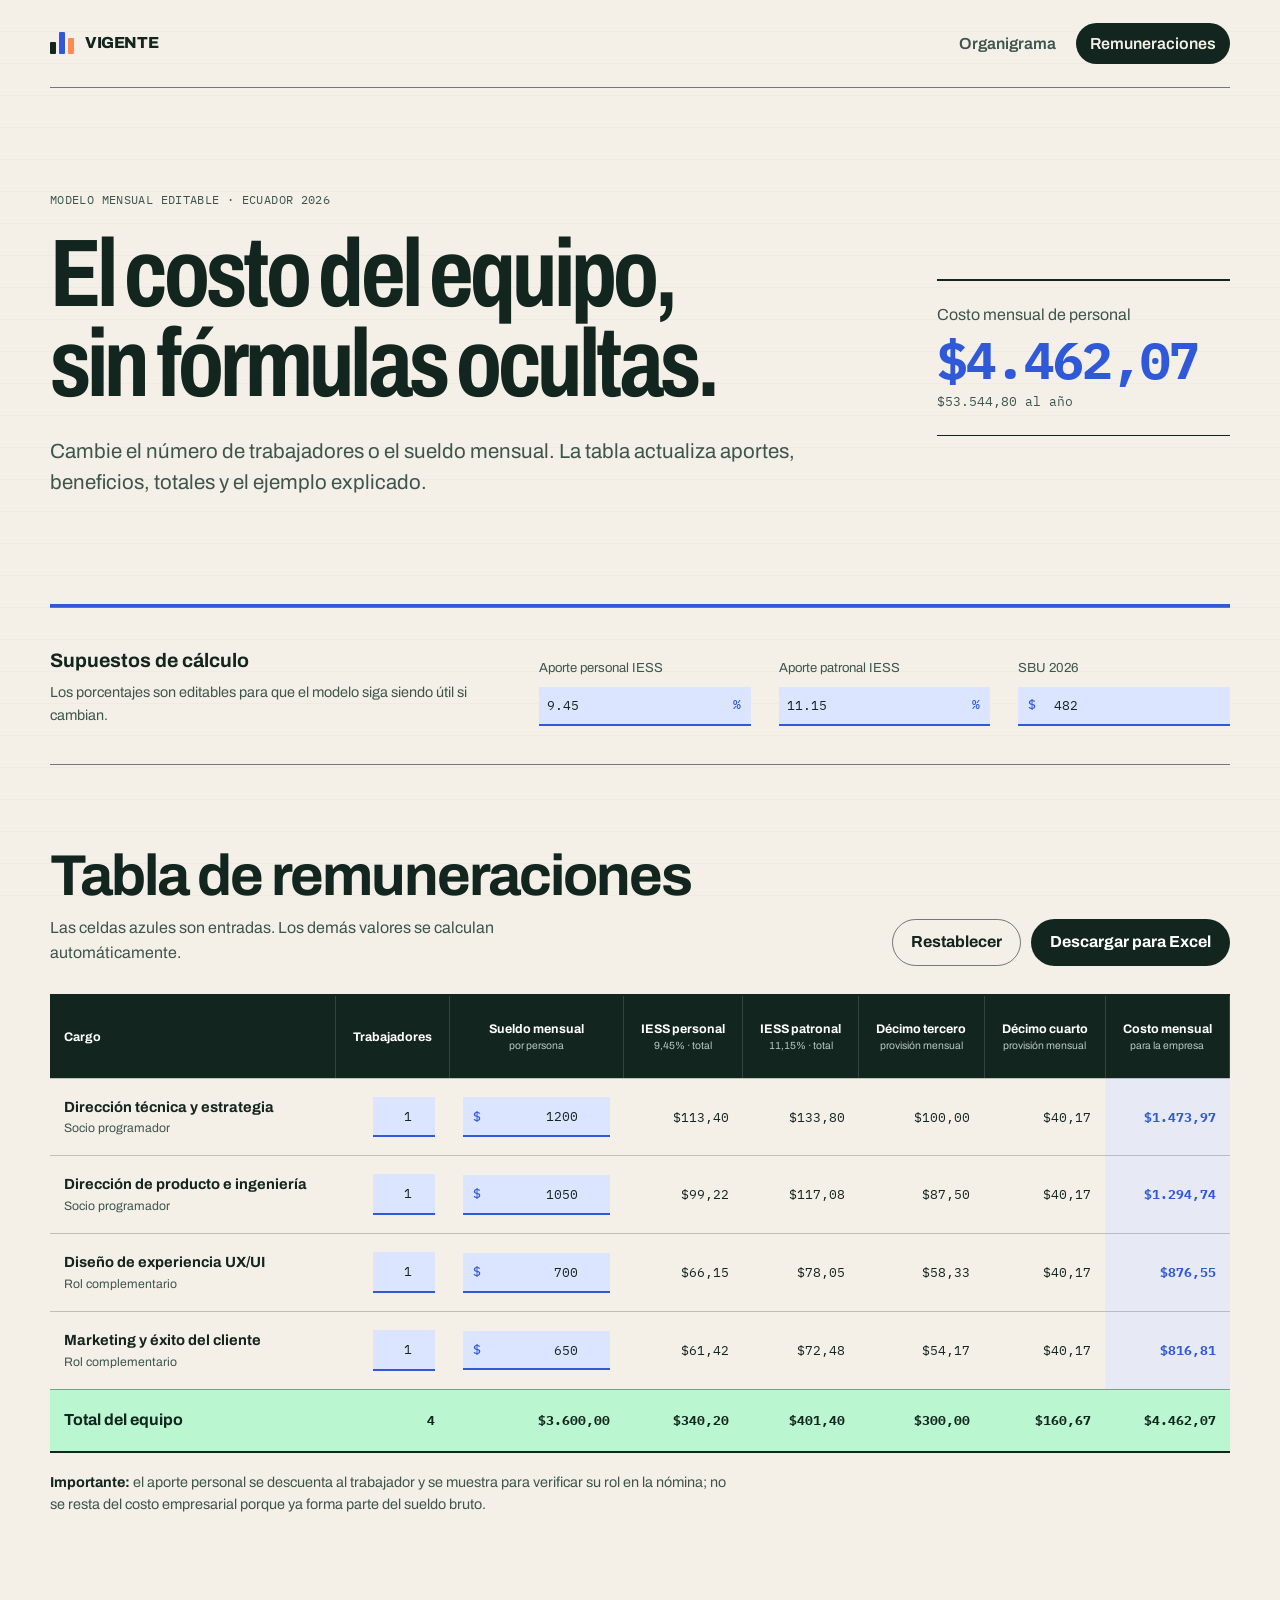
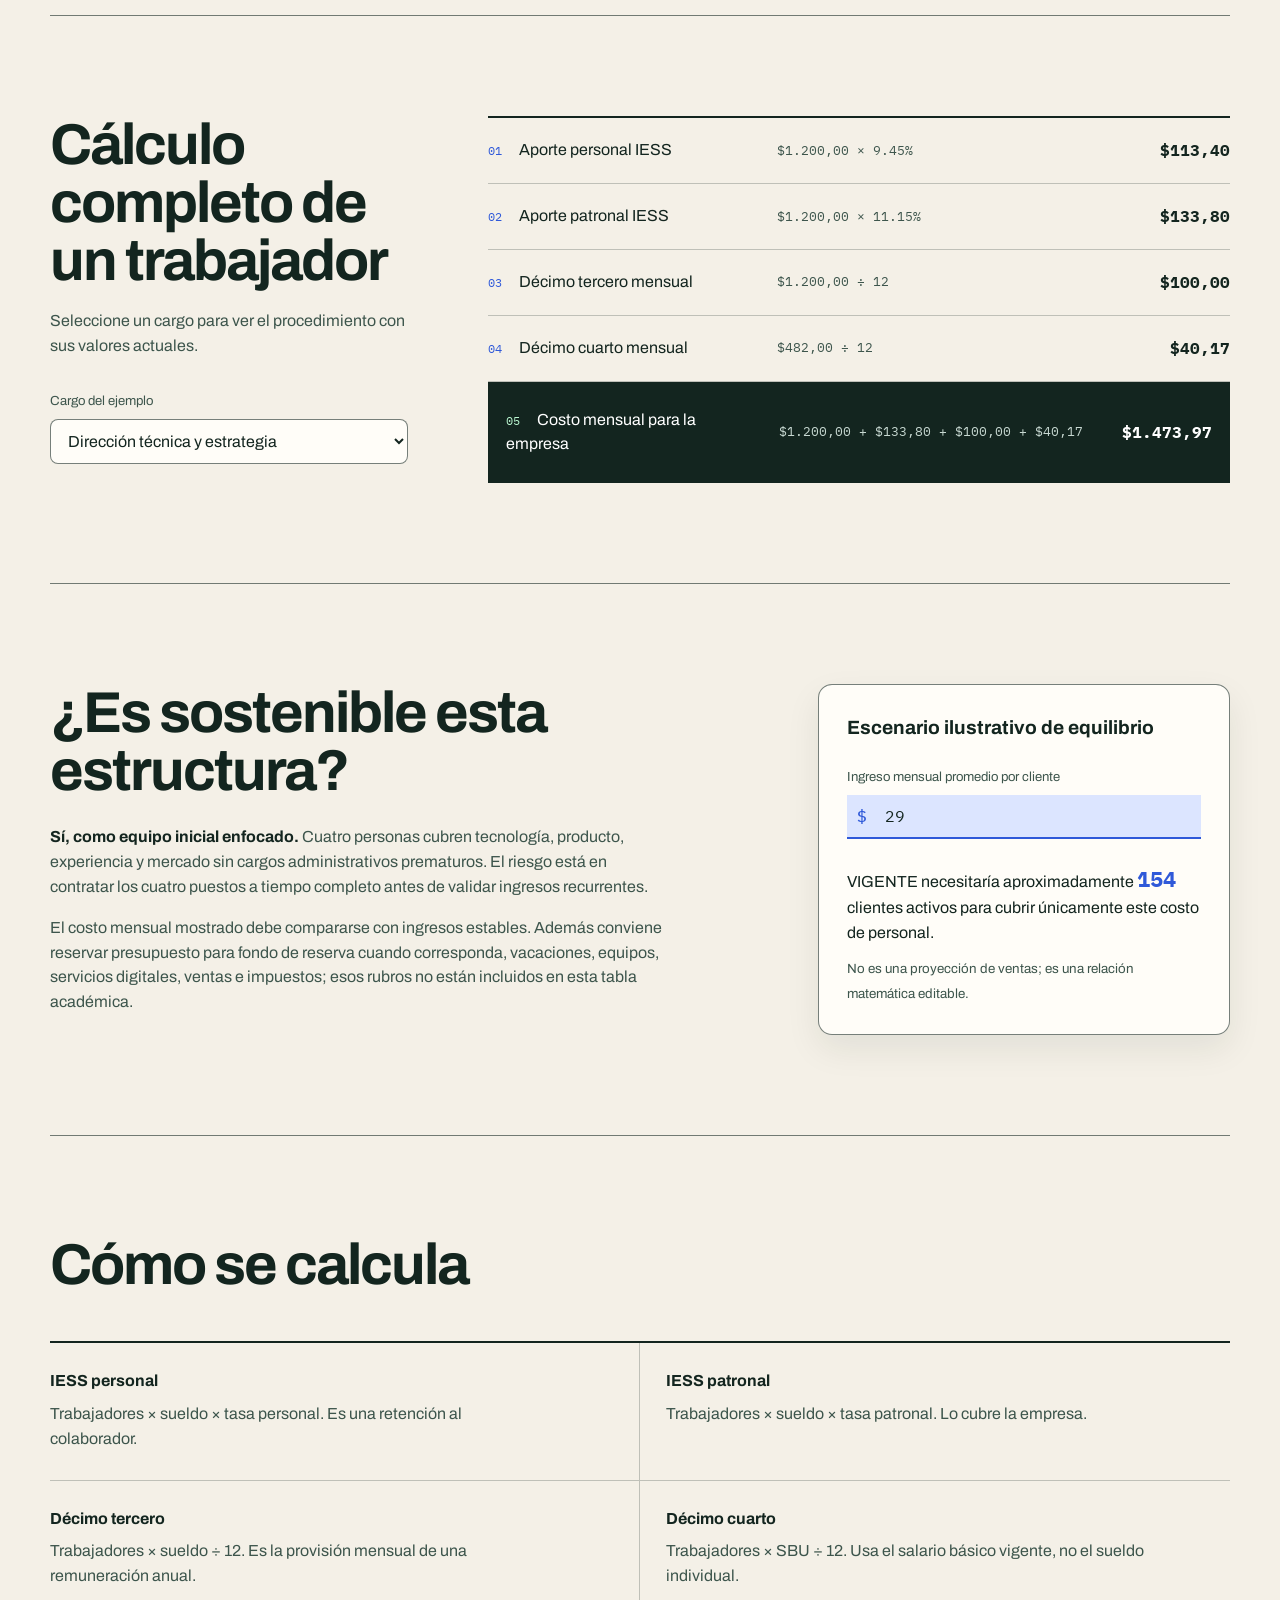
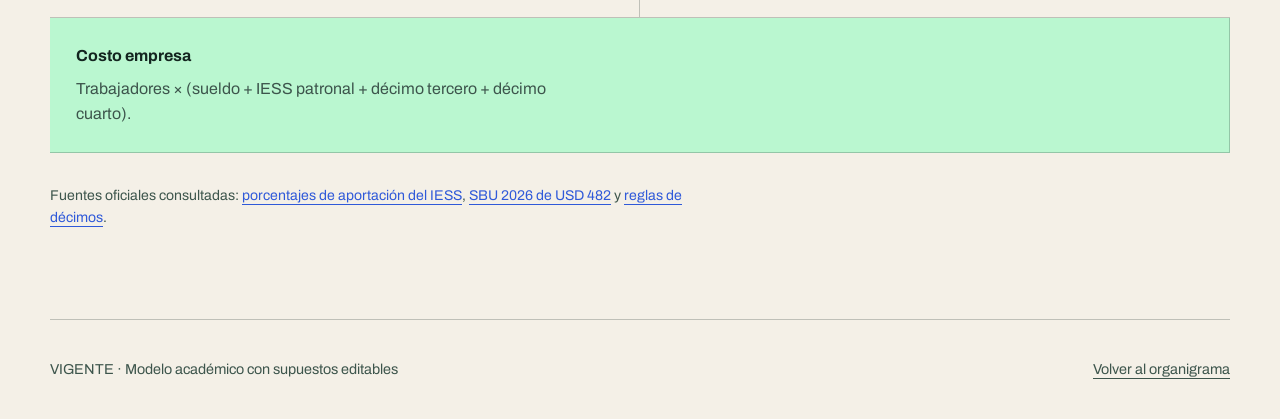
==== remuneraciones.html @ 28c73ba4 "Crear sitio de organigrama y remuneraciones de VIGENTE" ====
<!doctype html>
<html lang="es">
<head>
  <meta charset="utf-8">
  <meta name="viewport" content="width=device-width, initial-scale=1">
  <meta name="description" content="Tabla automatizada de remuneraciones de VIGENTE con IESS, décimos y costo mensual de la empresa.">
  <title>VIGENTE | Tabla de remuneraciones</title>
  <link rel="preconnect" href="https://fonts.googleapis.com">
  <link rel="preconnect" href="https://fonts.gstatic.com" crossorigin>
  <link href="https://fonts.googleapis.com/css2?family=Archivo:wdth,wght@75..125,400..800&family=IBM+Plex+Mono:wght@400;500&display=swap" rel="stylesheet">
  <link rel="stylesheet" href="styles.css">
  <script src="app.js" defer></script>
</head>
<body data-page="remuneraciones">
  <a class="skip-link" href="#contenido">Saltar al contenido</a>
  <header class="site-header">
    <a class="brand" href="index.html" aria-label="VIGENTE, inicio">
      <span class="brand-mark" aria-hidden="true"><i></i><i></i><i></i></span>
      <span>VIGENTE</span>
    </a>
    <nav class="site-nav" aria-label="Navegación principal">
      <a href="index.html">Organigrama</a>
      <a href="remuneraciones.html" aria-current="page">Remuneraciones</a>
    </nav>
  </header>

  <main id="contenido">
    <section class="payroll-intro" aria-labelledby="titulo-principal">
      <div>
        <p class="context-line">Modelo mensual editable · Ecuador 2026</p>
        <h1 id="titulo-principal">El costo del equipo,<br>sin fórmulas ocultas.</h1>
        <p class="lead">Cambie el número de trabajadores o el sueldo mensual. La tabla actualiza aportes, beneficios, totales y el ejemplo explicado.</p>
      </div>
      <aside class="total-display" aria-live="polite">
        <span>Costo mensual de personal</span>
        <strong id="grand-total">$0,00</strong>
        <small id="annual-total">$0,00 al año</small>
      </aside>
    </section>

    <section class="assumptions" aria-labelledby="titulo-supuestos">
      <div class="assumption-heading">
        <h2 id="titulo-supuestos">Supuestos de cálculo</h2>
        <p>Los porcentajes son editables para que el modelo siga siendo útil si cambian.</p>
      </div>
      <label><span>Aporte personal IESS</span><span class="input-unit"><input id="rate-personal" type="number" min="0" max="100" step="0.01" value="9.45" data-default="9.45" inputmode="decimal"><b>%</b></span></label>
      <label><span>Aporte patronal IESS</span><span class="input-unit"><input id="rate-employer" type="number" min="0" max="100" step="0.01" value="11.15" data-default="11.15" inputmode="decimal"><b>%</b></span></label>
      <label><span>SBU 2026</span><span class="input-unit currency"><b>$</b><input id="sbu" type="number" min="0" step="1" value="482" data-default="482" inputmode="decimal"></span></label>
    </section>

    <section class="section-block payroll-section" aria-labelledby="titulo-tabla">
      <div class="section-heading table-heading">
        <div>
          <h2 id="titulo-tabla">Tabla de remuneraciones</h2>
          <p>Las celdas azules son entradas. Los demás valores se calculan automáticamente.</p>
        </div>
        <div class="table-actions">
          <button class="button-secondary" id="reset-table" type="button">Restablecer</button>
          <button class="button-primary" id="download-excel" type="button">Descargar para Excel</button>
        </div>
      </div>

      <div class="table-wrap" tabindex="0" role="region" aria-label="Tabla editable de remuneraciones; desplácese horizontalmente en pantallas pequeñas">
        <table class="payroll-table">
          <thead>
            <tr>
              <th scope="col">Cargo</th>
              <th scope="col">Trabajadores</th>
              <th scope="col">Sueldo mensual<br><small>por persona</small></th>
              <th scope="col">IESS personal<br><small>9,45% · total</small></th>
              <th scope="col">IESS patronal<br><small>11,15% · total</small></th>
              <th scope="col">Décimo tercero<br><small>provisión mensual</small></th>
              <th scope="col">Décimo cuarto<br><small>provisión mensual</small></th>
              <th scope="col">Costo mensual<br><small>para la empresa</small></th>
            </tr>
          </thead>
          <tbody>
            <tr data-role="Dirección técnica y estrategia">
              <th scope="row"><span>Dirección técnica y estrategia</span><small>Socio programador</small></th>
              <td><input class="workers-input" aria-label="Trabajadores en Dirección técnica y estrategia" type="number" min="0" step="1" value="1" data-default="1" inputmode="numeric"></td>
              <td><span class="money-input"><b>$</b><input class="salary-input" aria-label="Sueldo de Dirección técnica y estrategia" type="number" min="0" step="10" value="1200" data-default="1200" inputmode="decimal"></span></td>
              <td data-output="personal">—</td><td data-output="employer">—</td><td data-output="thirteenth">—</td><td data-output="fourteenth">—</td><td class="cost-cell" data-output="cost">—</td>
            </tr>
            <tr data-role="Dirección de producto e ingeniería">
              <th scope="row"><span>Dirección de producto e ingeniería</span><small>Socio programador</small></th>
              <td><input class="workers-input" aria-label="Trabajadores en Dirección de producto e ingeniería" type="number" min="0" step="1" value="1" data-default="1" inputmode="numeric"></td>
              <td><span class="money-input"><b>$</b><input class="salary-input" aria-label="Sueldo de Dirección de producto e ingeniería" type="number" min="0" step="10" value="1050" data-default="1050" inputmode="decimal"></span></td>
              <td data-output="personal">—</td><td data-output="employer">—</td><td data-output="thirteenth">—</td><td data-output="fourteenth">—</td><td class="cost-cell" data-output="cost">—</td>
            </tr>
            <tr data-role="Diseño de experiencia UX/UI">
              <th scope="row"><span>Diseño de experiencia UX/UI</span><small>Rol complementario</small></th>
              <td><input class="workers-input" aria-label="Trabajadores en Diseño de experiencia UX/UI" type="number" min="0" step="1" value="1" data-default="1" inputmode="numeric"></td>
              <td><span class="money-input"><b>$</b><input class="salary-input" aria-label="Sueldo de Diseño de experiencia UX/UI" type="number" min="0" step="10" value="700" data-default="700" inputmode="decimal"></span></td>
              <td data-output="personal">—</td><td data-output="employer">—</td><td data-output="thirteenth">—</td><td data-output="fourteenth">—</td><td class="cost-cell" data-output="cost">—</td>
            </tr>
            <tr data-role="Marketing y éxito del cliente">
              <th scope="row"><span>Marketing y éxito del cliente</span><small>Rol complementario</small></th>
              <td><input class="workers-input" aria-label="Trabajadores en Marketing y éxito del cliente" type="number" min="0" step="1" value="1" data-default="1" inputmode="numeric"></td>
              <td><span class="money-input"><b>$</b><input class="salary-input" aria-label="Sueldo de Marketing y éxito del cliente" type="number" min="0" step="10" value="650" data-default="650" inputmode="decimal"></span></td>
              <td data-output="personal">—</td><td data-output="employer">—</td><td data-output="thirteenth">—</td><td data-output="fourteenth">—</td><td class="cost-cell" data-output="cost">—</td>
            </tr>
          </tbody>
          <tfoot>
            <tr><th scope="row">Total del equipo</th><td id="total-workers">—</td><td id="total-salary">—</td><td id="total-personal">—</td><td id="total-employer">—</td><td id="total-thirteenth">—</td><td id="total-fourteenth">—</td><td id="total-cost">—</td></tr>
          </tfoot>
        </table>
      </div>
      <p class="table-note"><strong>Importante:</strong> el aporte personal se descuenta al trabajador y se muestra para verificar su rol en la nómina; no se resta del costo empresarial porque ya forma parte del sueldo bruto.</p>
    </section>

    <section class="calculation-section" aria-labelledby="titulo-ejemplo">
      <div class="calculation-copy">
        <h2 id="titulo-ejemplo">Cálculo completo de un trabajador</h2>
        <p>Seleccione un cargo para ver el procedimiento con sus valores actuales.</p>
        <label class="select-label" for="example-role">Cargo del ejemplo</label>
        <select id="example-role">
          <option value="0">Dirección técnica y estrategia</option>
          <option value="1">Dirección de producto e ingeniería</option>
          <option value="2">Diseño de experiencia UX/UI</option>
          <option value="3">Marketing y éxito del cliente</option>
        </select>
      </div>
      <ol class="formula-stack" id="formula-stack">
        <li><span>Aporte personal IESS</span><code id="formula-personal">—</code><strong id="example-personal">—</strong></li>
        <li><span>Aporte patronal IESS</span><code id="formula-employer">—</code><strong id="example-employer">—</strong></li>
        <li><span>Décimo tercero mensual</span><code id="formula-thirteenth">—</code><strong id="example-thirteenth">—</strong></li>
        <li><span>Décimo cuarto mensual</span><code id="formula-fourteenth">—</code><strong id="example-fourteenth">—</strong></li>
        <li class="formula-total"><span>Costo mensual para la empresa</span><code id="formula-cost">—</code><strong id="example-cost">—</strong></li>
      </ol>
    </section>

    <section class="sustainability-section" aria-labelledby="titulo-sostenibilidad">
      <div class="sustainability-analysis">
        <h2 id="titulo-sostenibilidad">¿Es sostenible esta estructura?</h2>
        <p><strong>Sí, como equipo inicial enfocado.</strong> Cuatro personas cubren tecnología, producto, experiencia y mercado sin cargos administrativos prematuros. El riesgo está en contratar los cuatro puestos a tiempo completo antes de validar ingresos recurrentes.</p>
        <p>El costo mensual mostrado debe compararse con ingresos estables. Además conviene reservar presupuesto para fondo de reserva cuando corresponda, vacaciones, equipos, servicios digitales, ventas e impuestos; esos rubros no están incluidos en esta tabla académica.</p>
      </div>
      <div class="break-even">
        <h3>Escenario ilustrativo de equilibrio</h3>
        <label for="revenue-per-client">Ingreso mensual promedio por cliente</label>
        <span class="money-input wide"><b>$</b><input id="revenue-per-client" type="number" min="1" step="1" value="29" data-default="29" inputmode="decimal"></span>
        <p>VIGENTE necesitaría aproximadamente <strong id="clients-needed">—</strong> clientes activos para cubrir únicamente este costo de personal.</p>
        <small>No es una proyección de ventas; es una relación matemática editable.</small>
      </div>
    </section>

    <section class="method-section" aria-labelledby="titulo-metodo">
      <h2 id="titulo-metodo">Cómo se calcula</h2>
      <div class="method-grid">
        <div><h3>IESS personal</h3><p>Trabajadores × sueldo × tasa personal. Es una retención al colaborador.</p></div>
        <div><h3>IESS patronal</h3><p>Trabajadores × sueldo × tasa patronal. Lo cubre la empresa.</p></div>
        <div><h3>Décimo tercero</h3><p>Trabajadores × sueldo ÷ 12. Es la provisión mensual de una remuneración anual.</p></div>
        <div><h3>Décimo cuarto</h3><p>Trabajadores × SBU ÷ 12. Usa el salario básico vigente, no el sueldo individual.</p></div>
        <div class="method-total"><h3>Costo empresa</h3><p>Trabajadores × (sueldo + IESS patronal + décimo tercero + décimo cuarto).</p></div>
      </div>
      <p class="sources">Fuentes oficiales consultadas: <a href="https://www.iess.gob.ec/es/web/guest/preguntas-frecuentes-afiliacion" target="_blank" rel="noreferrer">porcentajes de aportación del IESS</a>, <a href="https://www.trabajo.gob.ec/wp-content/uploads/downloads/2026/01/ACUERDO-MINISTERIAL-MDT-2025-195.pdf" target="_blank" rel="noreferrer">SBU 2026 de USD 482</a> y <a href="https://www.trabajo.gob.ec/29-cual-es-el-plazo-y-como-se-debe-realizar-la-solicitud-para-la-acumulacion-del-pago-de-la-decima-tercera-y-decima-cuarta-remuneracion/" target="_blank" rel="noreferrer">reglas de décimos</a>.</p>
    </section>
  </main>

  <footer class="site-footer">
    <span>VIGENTE · Modelo académico con supuestos editables</span>
    <a href="index.html">Volver al organigrama</a>
  </footer>
</body>
</html>
---- styles.css ----
:root {
  --ink: #13251f;
  --ink-soft: #3d554c;
  --paper: #f4f0e7;
  --paper-deep: #e9e2d5;
  --mint: #baf7d0;
  --mint-deep: #7de5a7;
  --blue: #2f59d9;
  --blue-soft: #dce5ff;
  --orange: #ff8a54;
  --line: rgba(19, 37, 31, 0.23);
  --line-strong: rgba(19, 37, 31, 0.58);
  --white: #fffdf8;
  --radius: 14px;
  --page: min(1180px, calc(100% - 40px));
  --display: "Archivo", "Arial Narrow", sans-serif;
  --data: "IBM Plex Mono", Consolas, monospace;
}

* { box-sizing: border-box; }
html { scroll-behavior: smooth; }
body {
  margin: 0;
  color: var(--ink);
  background: var(--paper);
  font-family: var(--display);
  font-size: 16px;
  line-height: 1.55;
  text-rendering: optimizeLegibility;
}
body::before {
  content: "";
  position: fixed;
  inset: 0;
  pointer-events: none;
  z-index: -1;
  background-image: linear-gradient(to bottom, transparent 31px, rgba(19, 37, 31, 0.045) 32px);
  background-size: 100% 32px;
}
::selection { background: var(--blue); color: #fff; }
::-webkit-scrollbar { width: 12px; height: 12px; }
::-webkit-scrollbar-track { background: var(--paper-deep); }
::-webkit-scrollbar-thumb { background: var(--ink-soft); border: 3px solid var(--paper-deep); border-radius: 10px; }
a { color: inherit; text-underline-offset: 4px; text-decoration-thickness: 1px; }
button, input, select { font: inherit; }
button, a, input, select { -webkit-tap-highlight-color: transparent; }
:focus-visible { outline: 3px solid var(--orange); outline-offset: 3px; }

.skip-link {
  position: fixed;
  left: 16px;
  top: 12px;
  z-index: 100;
  background: var(--ink);
  color: #fff;
  padding: 10px 14px;
  transform: translateY(-150%);
}
.skip-link:focus { transform: translateY(0); }

.site-header {
  width: var(--page);
  margin: 0 auto;
  min-height: 88px;
  display: flex;
  align-items: center;
  justify-content: space-between;
  gap: 24px;
  border-bottom: 1px solid var(--line-strong);
}
.brand { display: inline-flex; gap: 11px; align-items: center; text-decoration: none; font-weight: 800; letter-spacing: -0.025em; }
.brand-mark { display: grid; grid-template-columns: repeat(3, 6px); gap: 3px; align-items: end; height: 22px; }
.brand-mark i { display: block; width: 6px; background: var(--ink); border-radius: 1px; }
.brand-mark i:nth-child(1) { height: 12px; }
.brand-mark i:nth-child(2) { height: 22px; background: var(--blue); }
.brand-mark i:nth-child(3) { height: 16px; background: var(--orange); }
.site-nav { display: flex; align-items: center; gap: 6px; }
.site-nav a { text-decoration: none; padding: 9px 14px 8px; border-radius: 999px; color: var(--ink-soft); font-weight: 600; }
.site-nav a[aria-current="page"] { background: var(--ink); color: var(--paper); }
.site-nav a:not([aria-current="page"]):hover { background: var(--paper-deep); color: var(--ink); }

main { width: var(--page); margin: 0 auto; }
.hero, .payroll-intro {
  position: relative;
  display: grid;
  grid-template-columns: minmax(0, 1.45fr) minmax(280px, .55fr);
  gap: clamp(48px, 9vw, 130px);
  align-items: end;
  min-height: 620px;
  padding: 96px 0 76px;
  overflow: hidden;
  border-bottom: 1px solid var(--line-strong);
}
.hero::after, .payroll-intro::after {
  content: "";
  position: absolute;
  left: 0;
  right: 0;
  bottom: 0;
  height: 3px;
  background: var(--blue);
  transform-origin: left;
  animation: scan-in 900ms cubic-bezier(.16, 1, .3, 1) both;
}
@keyframes scan-in { from { transform: scaleX(.03); filter: blur(4px); } to { transform: scaleX(1); filter: blur(0); } }
.context-line { margin: 0 0 20px; color: var(--ink-soft); font-family: var(--data); font-size: .78rem; letter-spacing: .03em; text-transform: uppercase; }
h1, h2, h3, p { margin-top: 0; }
h1 { max-width: 880px; margin-bottom: 26px; font-size: clamp(3.3rem, 8vw, 6rem); line-height: .94; letter-spacing: -.04em; font-stretch: condensed; }
.lead { max-width: 66ch; margin-bottom: 32px; font-size: clamp(1.08rem, 2vw, 1.28rem); color: var(--ink-soft); }
.text-link { display: inline-flex; gap: 12px; align-items: center; font-weight: 700; text-decoration: none; border-bottom: 1px solid currentColor; padding-bottom: 3px; }
.text-link span { color: var(--blue); }
.hero-ledger { border-top: 1px solid var(--line-strong); align-self: center; }
.hero-ledger div { display: flex; justify-content: space-between; gap: 24px; padding: 17px 0 15px; border-bottom: 1px solid var(--line); }
.hero-ledger span { color: var(--ink-soft); }
.hero-ledger strong { font-family: var(--data); font-size: .92rem; white-space: nowrap; }

.section-block { padding: 100px 0; border-bottom: 1px solid var(--line-strong); }
.section-heading { display: grid; grid-template-columns: minmax(0, 1fr) minmax(280px, .7fr); gap: 70px; align-items: start; margin-bottom: 62px; }
.section-heading h2, .calculation-section h2, .sustainability-section h2, .method-section h2, .decision-strip h2 { font-size: clamp(2.2rem, 4.5vw, 4rem); line-height: 1; letter-spacing: -.035em; margin-bottom: 0; }
.section-heading p { max-width: 52ch; color: var(--ink-soft); margin-bottom: 0; }

.org-chart { width: min(980px, 100%); margin: 0 auto; }
.org-node { position: relative; padding: 24px 26px; background: var(--white); border: 1px solid var(--line-strong); border-radius: var(--radius); box-shadow: 0 12px 30px rgba(19, 37, 31, .08); }
.org-node h3 { font-size: 1.25rem; line-height: 1.14; margin-bottom: 8px; letter-spacing: -.02em; }
.org-node p { color: var(--ink-soft); margin-bottom: 0; font-size: .94rem; }
.node-type { display: block; margin-bottom: 15px; font-family: var(--data); color: var(--blue); font-size: .7rem; text-transform: uppercase; letter-spacing: .06em; }
.org-board { width: min(420px, 100%); margin: 0 auto; color: var(--paper); background: var(--ink); }
.org-board p { color: #cddbd5; }
.org-board .node-type { color: var(--mint); }
.org-branches { height: 54px; width: 50%; margin: 0 auto; border-left: 1px solid var(--line-strong); border-right: 1px solid var(--line-strong); border-top: 1px solid var(--line-strong); position: relative; }
.org-branches::before { content: ""; position: absolute; top: -55px; left: 50%; height: 55px; border-left: 1px solid var(--line-strong); }
.org-directors { display: grid; grid-template-columns: 1fr 1fr; gap: 70px; }
.org-lane { min-width: 0; }
.org-primary { min-height: 182px; background: var(--mint); }
.org-drop { height: 48px; border-left: 1px solid var(--line-strong); margin-left: 50%; }
.org-support { min-height: 182px; }

.compact-heading { margin-bottom: 36px; }
.role-list { border-top: 2px solid var(--ink); }
.role-row { display: grid; grid-template-columns: 54px minmax(220px, .8fr) minmax(0, 1.7fr); gap: 28px; padding: 30px 0 34px; border-bottom: 1px solid var(--line); }
.role-index { font-family: var(--data); color: var(--blue); font-size: .78rem; padding-top: 3px; }
.role-title h3 { font-size: 1.15rem; line-height: 1.2; margin-bottom: 6px; }
.role-title p { color: var(--ink-soft); font-size: .88rem; margin: 0; }
.role-row dl { display: grid; grid-template-columns: 110px 190px minmax(260px, 1fr); gap: 24px; margin: 0; }
.role-row dl div { min-width: 0; }
.role-row dt { color: var(--ink-soft); font-family: var(--data); font-size: .68rem; text-transform: uppercase; letter-spacing: .05em; margin-bottom: 7px; }
.role-row dd { margin: 0; line-height: 1.45; }

.decision-strip { margin: 90px 0; padding: clamp(34px, 5vw, 58px); display: grid; grid-template-columns: minmax(0, 1.6fr) auto; gap: 54px; align-items: end; background: var(--blue); color: #fff; border-radius: var(--radius); box-shadow: 0 18px 42px rgba(47, 89, 217, .22); }
.decision-strip h2 { max-width: 700px; margin-bottom: 22px; }
.decision-strip p { max-width: 68ch; color: #dfe6ff; margin: 0; }
.button-link, .button-primary, .button-secondary { display: inline-flex; align-items: center; justify-content: center; gap: 12px; min-height: 46px; padding: 10px 18px; border-radius: 999px; border: 1px solid transparent; font-weight: 700; text-decoration: none; cursor: pointer; white-space: nowrap; }
.button-link { background: #fff; color: var(--blue); }
.button-primary { background: var(--ink); color: #fff; }
.button-secondary { background: transparent; color: var(--ink); border-color: var(--line-strong); }
.button-link:hover, .button-primary:hover { background: var(--mint); color: var(--ink); }
.button-secondary:hover { background: var(--paper-deep); }

.site-footer { width: var(--page); margin: 0 auto; min-height: 100px; display: flex; align-items: center; justify-content: space-between; gap: 24px; color: var(--ink-soft); font-size: .9rem; border-top: 1px solid var(--line); }

/* Remuneraciones */
.payroll-intro { min-height: 520px; }
.total-display { align-self: center; border-top: 2px solid var(--ink); border-bottom: 1px solid var(--ink); padding: 22px 0 24px; }
.total-display span, .total-display small { display: block; color: var(--ink-soft); }
.total-display strong { display: block; margin: 8px 0 4px; color: var(--blue); font-family: var(--data); font-size: clamp(2.1rem, 4vw, 3.6rem); line-height: 1; letter-spacing: -.04em; font-variant-numeric: tabular-nums; }
.total-display small { font-family: var(--data); }
.assumptions { display: grid; grid-template-columns: minmax(240px, 1.2fr) repeat(3, minmax(150px, .55fr)); gap: 28px; padding: 38px 0; border-bottom: 1px solid var(--line-strong); align-items: end; }
.assumption-heading h2 { font-size: 1.22rem; margin-bottom: 5px; }
.assumption-heading p { color: var(--ink-soft); font-size: .9rem; margin: 0; }
.assumptions label { display: grid; gap: 8px; color: var(--ink-soft); font-size: .82rem; }
.input-unit, .money-input { display: flex; align-items: center; border-bottom: 2px solid var(--blue); background: var(--blue-soft); }
.input-unit input, .money-input input { width: 100%; min-width: 0; border: 0; background: transparent; color: var(--ink); padding: 9px 8px 8px; font-family: var(--data); font-variant-numeric: tabular-nums; }
.input-unit b, .money-input b { padding: 0 10px; font-weight: 500; color: var(--blue); font-family: var(--data); }
.input-unit.currency input { order: 2; }
.input-unit.currency b { order: 1; }
.payroll-section { padding-top: 82px; }
.table-heading { align-items: end; margin-bottom: 28px; }
.table-heading h2 { margin-bottom: 12px; }
.table-actions { display: flex; justify-content: flex-end; gap: 10px; }
.table-wrap { overflow-x: auto; border-top: 2px solid var(--ink); border-bottom: 2px solid var(--ink); }
.payroll-table { width: 100%; min-width: 1130px; border-collapse: collapse; font-variant-numeric: tabular-nums; }
.payroll-table th, .payroll-table td { padding: 18px 14px; text-align: right; border-bottom: 1px solid var(--line); vertical-align: middle; }
.payroll-table thead th { height: 82px; background: var(--ink); color: #fff; font-size: .78rem; line-height: 1.3; text-align: center; border-right: 1px solid rgba(255,255,255,.14); }
.payroll-table thead th:first-child { text-align: left; min-width: 235px; }
.payroll-table thead small { color: #b7c8c1; font-weight: 400; }
.payroll-table tbody th { text-align: left; font-size: .92rem; line-height: 1.25; }
.payroll-table tbody th span, .payroll-table tbody th small { display: block; }
.payroll-table tbody th small { color: var(--ink-soft); margin-top: 5px; font-weight: 400; }
.payroll-table td { font-family: var(--data); font-size: .84rem; }
.payroll-table tbody tr:hover { background: rgba(255,255,255,.38); }
.payroll-table input { border: 0; background: transparent; font-family: var(--data); color: var(--ink); text-align: right; }
.workers-input { width: 62px; padding: 9px 8px; background: var(--blue-soft) !important; border-bottom: 2px solid var(--blue) !important; }
.money-input { min-width: 118px; }
.money-input input { max-width: 110px; }
.cost-cell { font-weight: 700; color: var(--blue); background: rgba(220, 229, 255, .55); }
.payroll-table tfoot th, .payroll-table tfoot td { background: var(--mint); border-bottom: 0; font-weight: 700; }
.payroll-table tfoot th { text-align: left; }
.table-note { max-width: 86ch; color: var(--ink-soft); margin: 18px 0 0; font-size: .9rem; }
.table-note strong { color: var(--ink); }

.calculation-section { display: grid; grid-template-columns: minmax(250px, .65fr) minmax(0, 1.35fr); gap: 80px; padding: 100px 0; border-bottom: 1px solid var(--line-strong); }
.calculation-copy h2 { margin-bottom: 20px; }
.calculation-copy p { color: var(--ink-soft); }
.select-label { display: block; color: var(--ink-soft); font-size: .82rem; margin: 32px 0 8px; }
select { width: 100%; padding: 12px 42px 12px 13px; color: var(--ink); border: 1px solid var(--line-strong); border-radius: 8px; background: var(--white); }
.formula-stack { list-style: none; margin: 0; padding: 0; counter-reset: formula; border-top: 2px solid var(--ink); }
.formula-stack li { display: grid; grid-template-columns: 1.1fr 1.4fr auto; gap: 22px; align-items: center; padding: 20px 0; border-bottom: 1px solid var(--line); counter-increment: formula; }
.formula-stack li span::before { content: counter(formula, decimal-leading-zero) " "; color: var(--blue); font-family: var(--data); font-size: .72rem; margin-right: 10px; }
.formula-stack code { color: var(--ink-soft); font-family: var(--data); font-size: .8rem; white-space: normal; }
.formula-stack strong { min-width: 90px; text-align: right; font-family: var(--data); font-variant-numeric: tabular-nums; }
.formula-stack .formula-total { padding: 26px 18px; background: var(--ink); color: #fff; border: 0; }
.formula-stack .formula-total code { color: #c7d8d1; }
.formula-stack .formula-total span::before { color: var(--mint); }

.sustainability-section { display: grid; grid-template-columns: minmax(0, 1.25fr) minmax(280px, .75fr); gap: 80px; padding: 100px 0; border-bottom: 1px solid var(--line-strong); }
.sustainability-analysis h2 { margin-bottom: 26px; }
.sustainability-analysis p { max-width: 68ch; color: var(--ink-soft); }
.sustainability-analysis p strong { color: var(--ink); }
.break-even { align-self: start; padding: 28px; border: 1px solid var(--line-strong); border-radius: var(--radius); background: var(--white); box-shadow: 0 14px 34px rgba(19, 37, 31, .08); }
.break-even h3 { font-size: 1.2rem; margin-bottom: 24px; }
.break-even label { display: block; color: var(--ink-soft); font-size: .82rem; margin-bottom: 8px; }
.money-input.wide { width: 100%; }
.money-input.wide input { max-width: none; }
.break-even p { margin: 24px 0 10px; }
.break-even p strong { color: var(--blue); font-family: var(--data); font-size: 1.35rem; }
.break-even small { color: var(--ink-soft); }

.method-section { padding: 100px 0 90px; }
.method-section > h2 { margin-bottom: 48px; }
.method-grid { display: grid; grid-template-columns: repeat(2, 1fr); border-top: 2px solid var(--ink); }
.method-grid > div { padding: 26px 26px 28px 0; border-bottom: 1px solid var(--line); }
.method-grid > div:nth-child(odd) { border-right: 1px solid var(--line); }
.method-grid > div:nth-child(even) { padding-left: 26px; }
.method-grid h3 { font-size: 1rem; margin-bottom: 8px; }
.method-grid p { margin: 0; color: var(--ink-soft); max-width: 55ch; }
.method-grid .method-total { grid-column: 1 / -1; padding-left: 0; border-right: 0; background: var(--mint); padding: 26px; }
.sources { max-width: 82ch; margin: 32px 0 0; color: var(--ink-soft); font-size: .88rem; }
.sources a { color: var(--blue); }

@media (max-width: 980px) {
  :root { --page: min(100% - 32px, 760px); }
  .hero, .payroll-intro { grid-template-columns: 1fr; gap: 54px; min-height: auto; padding: 84px 0 64px; }
  .section-heading, .table-heading, .calculation-section, .sustainability-section { grid-template-columns: 1fr; gap: 34px; }
  .section-heading { margin-bottom: 44px; }
  .org-directors { gap: 28px; }
  .role-row { grid-template-columns: 44px 1fr; }
  .role-row dl { grid-column: 2; grid-template-columns: 110px 1fr; }
  .role-row dl div:last-child { grid-column: 1 / -1; }
  .decision-strip { grid-template-columns: 1fr; }
  .decision-strip .button-link { justify-self: start; }
  .assumptions { grid-template-columns: repeat(3, 1fr); }
  .assumption-heading { grid-column: 1 / -1; }
  .table-actions { justify-content: flex-start; }
  .calculation-section, .sustainability-section { gap: 50px; }
}

@media (max-width: 650px) {
  :root { --page: calc(100% - 40px); }
  .site-header { min-height: 112px; align-items: center; flex-wrap: wrap; align-content: center; gap: 10px; padding: 15px 0; }
  .brand { font-size: .9rem; }
  .site-nav { width: 100%; justify-content: flex-start; }
  .site-nav a { padding: 8px 10px; font-size: .82rem; }
  h1 { font-size: clamp(2.75rem, 12vw, 4.2rem); overflow-wrap: anywhere; }
  .lead { max-width: 100%; }
  .hero, .payroll-intro { padding-top: 64px; }
  .section-block, .calculation-section, .sustainability-section, .method-section { padding-top: 72px; padding-bottom: 72px; }
  .org-branches { display: none; }
  .org-directors { grid-template-columns: 1fr; gap: 34px; margin-top: 34px; }
  .org-lane { position: relative; padding-left: 18px; border-left: 1px solid var(--line-strong); }
  .org-lane::before { content: ""; position: absolute; left: -1px; top: -34px; height: 34px; border-left: 1px solid var(--line-strong); }
  .org-drop { height: 26px; }
  .org-primary, .org-support { min-height: auto; }
  .role-row { grid-template-columns: 32px 1fr; gap: 18px; }
  .role-row dl { grid-template-columns: 1fr 1fr; gap: 18px; }
  .decision-strip { margin: 64px 0; padding: 30px 24px; }
  .site-footer { padding: 24px 0; min-height: 120px; align-items: flex-start; flex-direction: column; justify-content: center; }
  .assumptions { grid-template-columns: 1fr; gap: 20px; }
  .assumption-heading { grid-column: auto; }
  .table-actions { flex-wrap: wrap; }
  .formula-stack li { grid-template-columns: 1fr auto; gap: 8px 16px; }
  .formula-stack code { grid-row: 2; grid-column: 1 / -1; }
  .formula-stack .formula-total { padding: 22px 16px; }
  .method-grid { grid-template-columns: 1fr; }
  .method-grid > div, .method-grid > div:nth-child(even), .method-grid > div:nth-child(odd) { padding: 22px 0; border-right: 0; }
  .method-grid .method-total { grid-column: auto; padding: 24px 20px; }
}

@media (prefers-reduced-motion: reduce) {
  html { scroll-behavior: auto; }
  *, *::before, *::after { animation-duration: .01ms !important; animation-iteration-count: 1 !important; }
}

@media print {
  body { background: #fff; }
  body::before, .site-nav, .table-actions, .skip-link { display: none; }
  .site-header, main, .site-footer { width: 100%; }
  .section-block, .calculation-section, .sustainability-section, .method-section { break-inside: avoid; }
}
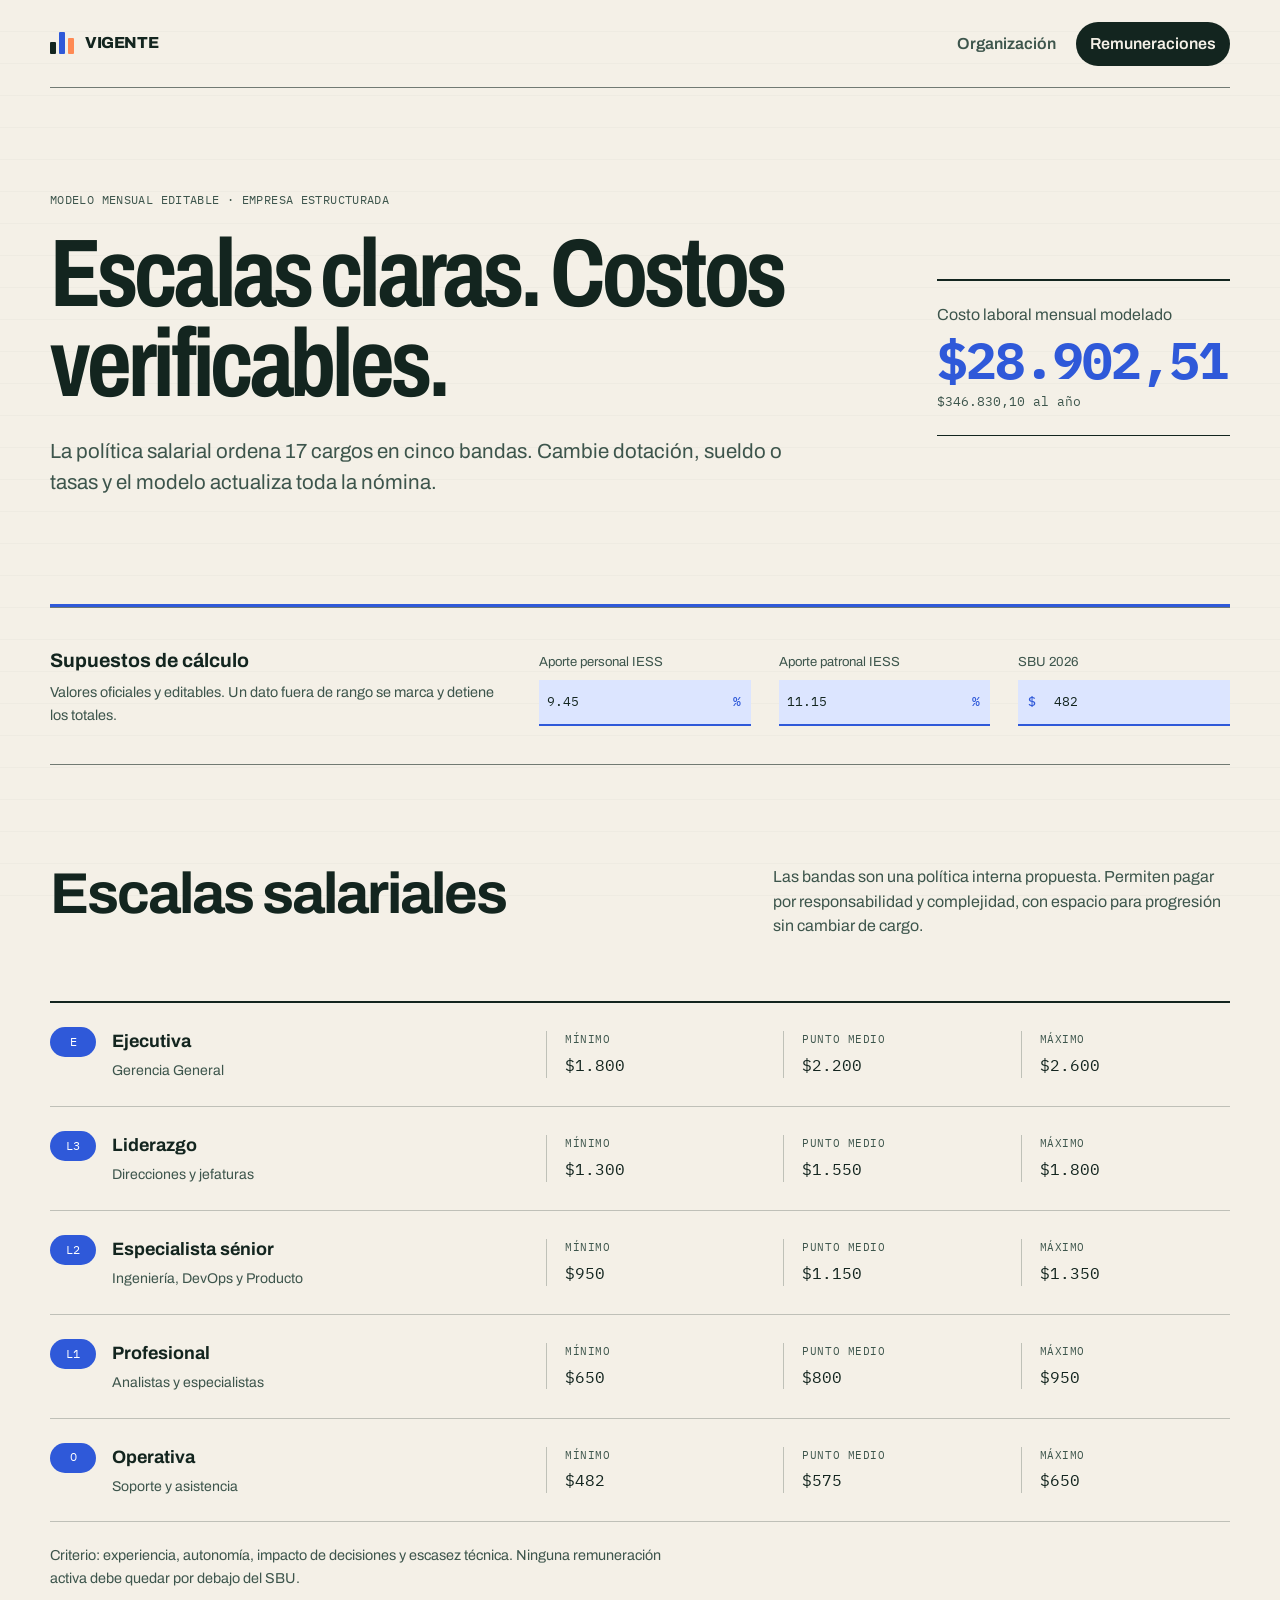
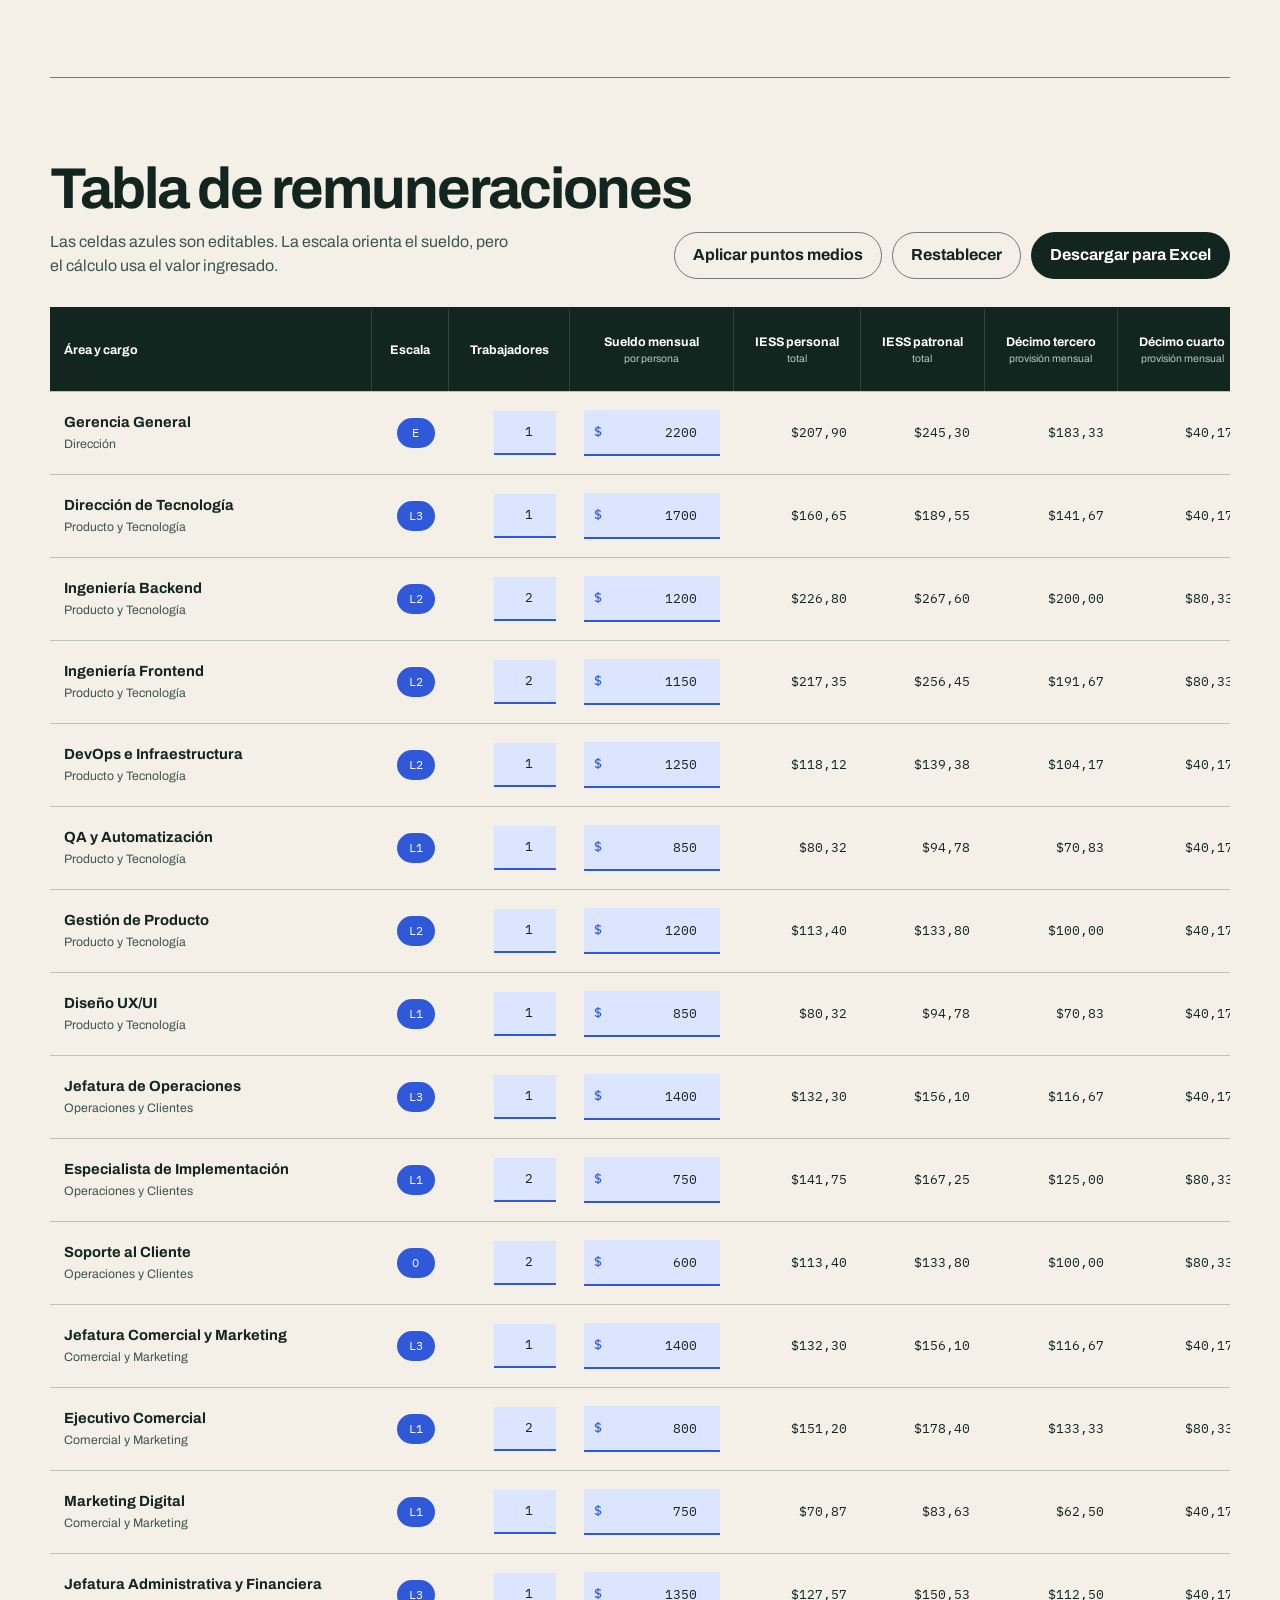
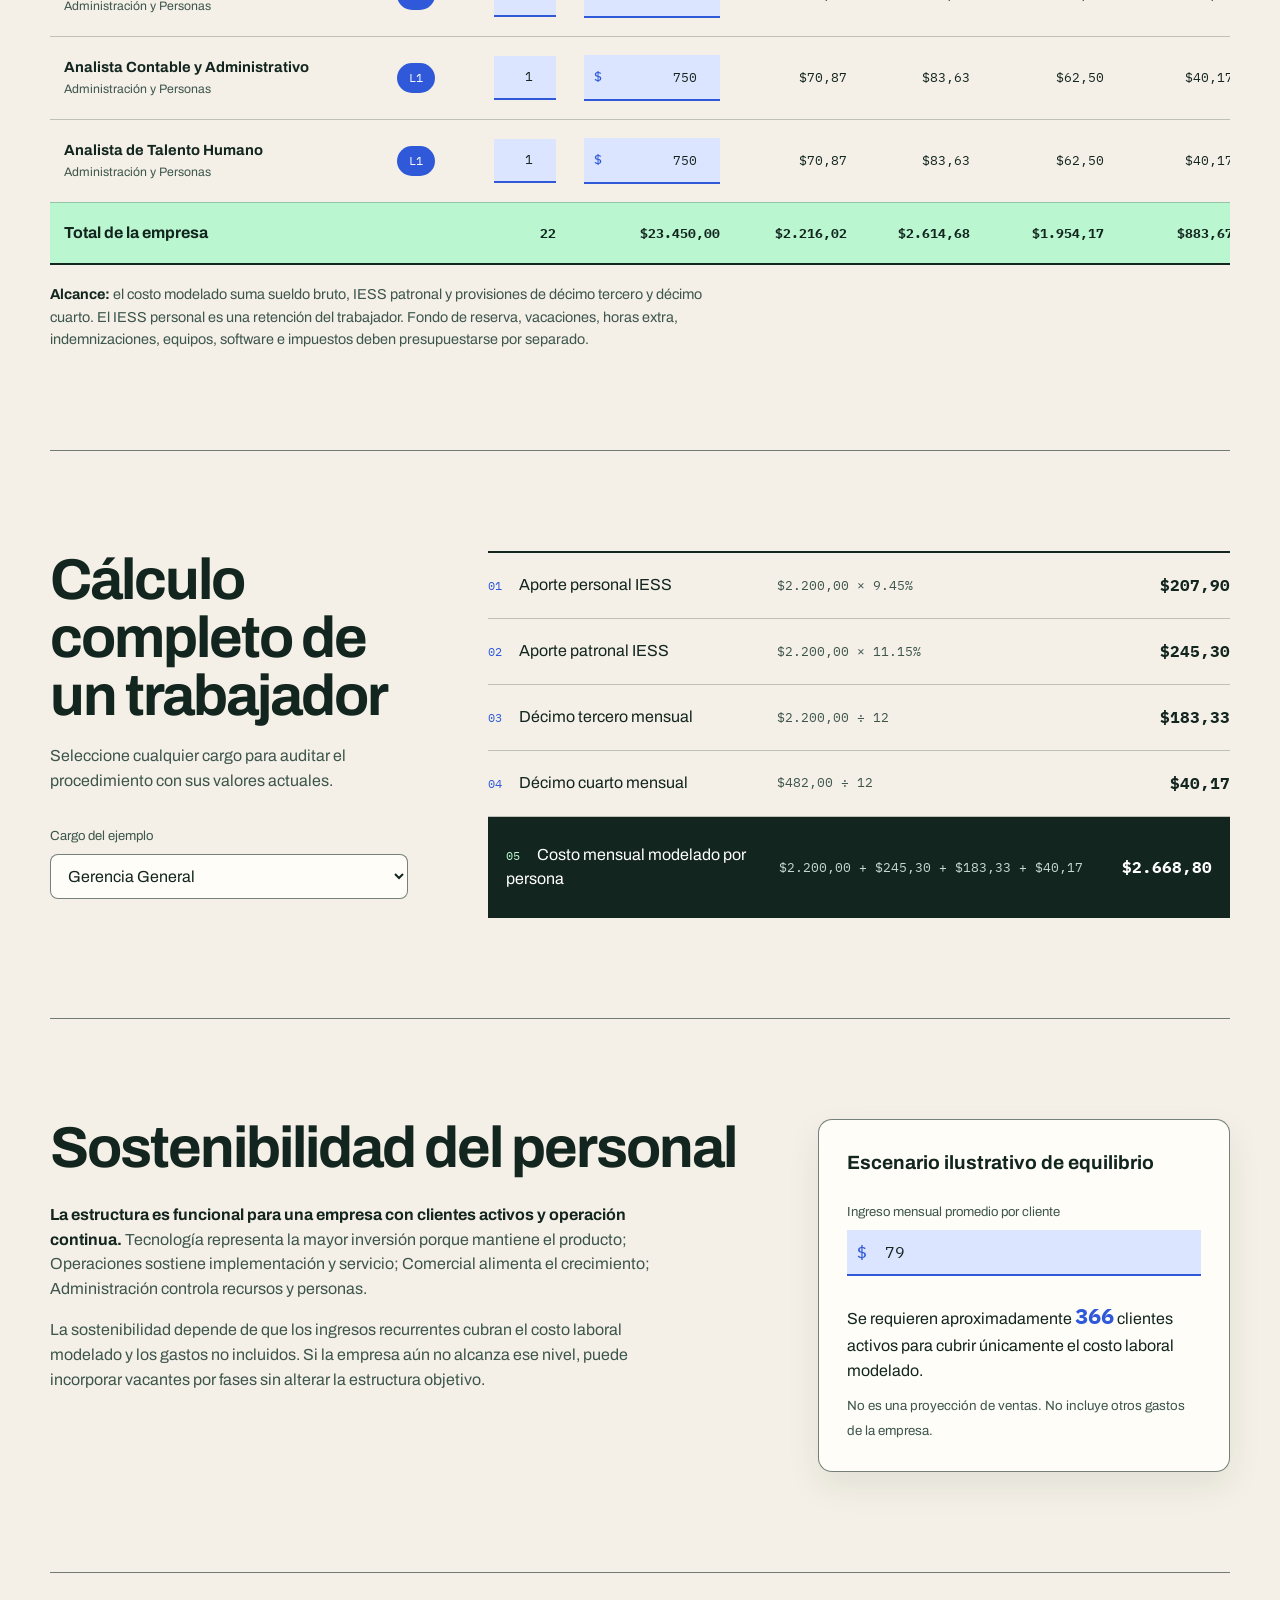
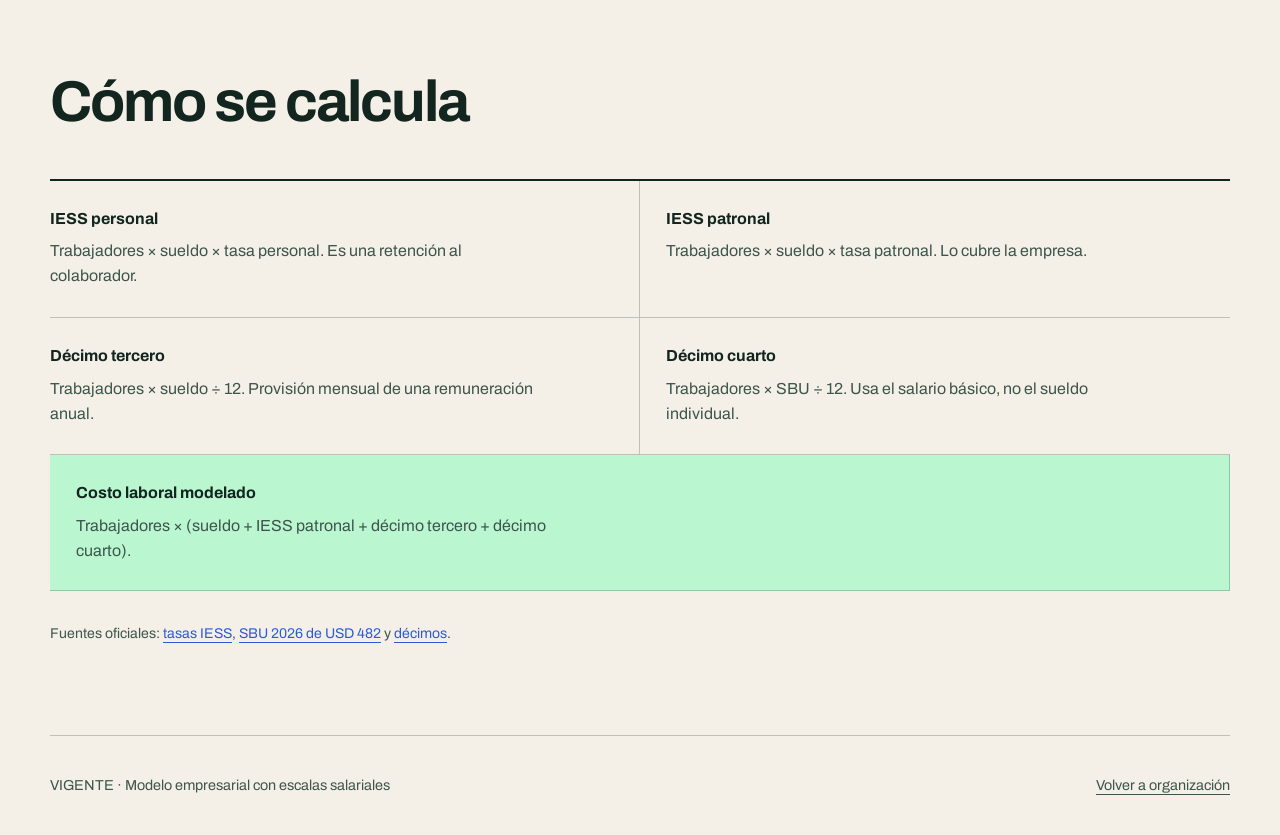
==== commit cbe63a86: "Ampliar estructura empresarial y escalas salariales" ====
--- a/remuneraciones.html
+++ b/remuneraciones.html
@@ -3,8 +3,8 @@
 <head>
   <meta charset="utf-8">
   <meta name="viewport" content="width=device-width, initial-scale=1">
-  <meta name="description" content="Tabla automatizada de remuneraciones de VIGENTE con IESS, décimos y costo mensual de la empresa.">
-  <title>VIGENTE | Tabla de remuneraciones</title>
+  <meta name="description" content="Escalas salariales y tabla automatizada de remuneraciones de VIGENTE con IESS, décimos y costo laboral modelado.">
+  <title>VIGENTE | Escalas y remuneraciones</title>
   <link rel="preconnect" href="https://fonts.googleapis.com">
   <link rel="preconnect" href="https://fonts.gstatic.com" crossorigin>
   <link href="https://fonts.googleapis.com/css2?family=Archivo:wdth,wght@75..125,400..800&family=IBM+Plex+Mono:wght@400;500&display=swap" rel="stylesheet">
@@ -14,152 +14,66 @@
 <body data-page="remuneraciones">
   <a class="skip-link" href="#contenido">Saltar al contenido</a>
   <header class="site-header">
-    <a class="brand" href="index.html" aria-label="VIGENTE, inicio">
-      <span class="brand-mark" aria-hidden="true"><i></i><i></i><i></i></span>
-      <span>VIGENTE</span>
-    </a>
-    <nav class="site-nav" aria-label="Navegación principal">
-      <a href="index.html">Organigrama</a>
-      <a href="remuneraciones.html" aria-current="page">Remuneraciones</a>
-    </nav>
+    <a class="brand" href="index.html" aria-label="VIGENTE, inicio"><span class="brand-mark" aria-hidden="true"><i></i><i></i><i></i></span><span>VIGENTE</span></a>
+    <nav class="site-nav" aria-label="Navegación principal"><a href="index.html">Organización</a><a href="remuneraciones.html" aria-current="page">Remuneraciones</a></nav>
   </header>
 
   <main id="contenido">
     <section class="payroll-intro" aria-labelledby="titulo-principal">
-      <div>
-        <p class="context-line">Modelo mensual editable · Ecuador 2026</p>
-        <h1 id="titulo-principal">El costo del equipo,<br>sin fórmulas ocultas.</h1>
-        <p class="lead">Cambie el número de trabajadores o el sueldo mensual. La tabla actualiza aportes, beneficios, totales y el ejemplo explicado.</p>
-      </div>
-      <aside class="total-display" aria-live="polite">
-        <span>Costo mensual de personal</span>
-        <strong id="grand-total">$0,00</strong>
-        <small id="annual-total">$0,00 al año</small>
-      </aside>
+      <div><p class="context-line">Modelo mensual editable · empresa estructurada</p><h1 id="titulo-principal">Escalas claras. Costos verificables.</h1><p class="lead">La política salarial ordena 17 cargos en cinco bandas. Cambie dotación, sueldo o tasas y el modelo actualiza toda la nómina.</p></div>
+      <aside class="total-display" aria-live="polite"><span>Costo laboral mensual modelado</span><strong id="grand-total">$0,00</strong><small id="annual-total">$0,00 al año</small></aside>
     </section>
 
     <section class="assumptions" aria-labelledby="titulo-supuestos">
-      <div class="assumption-heading">
-        <h2 id="titulo-supuestos">Supuestos de cálculo</h2>
-        <p>Los porcentajes son editables para que el modelo siga siendo útil si cambian.</p>
-      </div>
+      <div class="assumption-heading"><h2 id="titulo-supuestos">Supuestos de cálculo</h2><p>Valores oficiales y editables. Un dato fuera de rango se marca y detiene los totales.</p></div>
       <label><span>Aporte personal IESS</span><span class="input-unit"><input id="rate-personal" type="number" min="0" max="100" step="0.01" value="9.45" data-default="9.45" inputmode="decimal"><b>%</b></span></label>
       <label><span>Aporte patronal IESS</span><span class="input-unit"><input id="rate-employer" type="number" min="0" max="100" step="0.01" value="11.15" data-default="11.15" inputmode="decimal"><b>%</b></span></label>
-      <label><span>SBU 2026</span><span class="input-unit currency"><b>$</b><input id="sbu" type="number" min="0" step="1" value="482" data-default="482" inputmode="decimal"></span></label>
+      <label><span>SBU 2026</span><span class="input-unit currency"><b>$</b><input id="sbu" type="number" min="1" max="10000" step="1" value="482" data-default="482" inputmode="decimal"></span></label>
+    </section>
+
+    <section class="section-block salary-scale-section" aria-labelledby="titulo-escalas">
+      <div class="section-heading"><h2 id="titulo-escalas">Escalas salariales</h2><p>Las bandas son una política interna propuesta. Permiten pagar por responsabilidad y complejidad, con espacio para progresión sin cambiar de cargo.</p></div>
+      <div class="scale-list" aria-label="Cinco bandas salariales mensuales">
+        <article data-scale="E"><div><span class="scale-code">E</span><h3>Ejecutiva</h3><p>Gerencia General</p></div><dl><div><dt>Mínimo</dt><dd>$1.800</dd></div><div><dt>Punto medio</dt><dd>$2.200</dd></div><div><dt>Máximo</dt><dd>$2.600</dd></div></dl></article>
+        <article data-scale="L3"><div><span class="scale-code">L3</span><h3>Liderazgo</h3><p>Direcciones y jefaturas</p></div><dl><div><dt>Mínimo</dt><dd>$1.300</dd></div><div><dt>Punto medio</dt><dd>$1.550</dd></div><div><dt>Máximo</dt><dd>$1.800</dd></div></dl></article>
+        <article data-scale="L2"><div><span class="scale-code">L2</span><h3>Especialista sénior</h3><p>Ingeniería, DevOps y Producto</p></div><dl><div><dt>Mínimo</dt><dd>$950</dd></div><div><dt>Punto medio</dt><dd>$1.150</dd></div><div><dt>Máximo</dt><dd>$1.350</dd></div></dl></article>
+        <article data-scale="L1"><div><span class="scale-code">L1</span><h3>Profesional</h3><p>Analistas y especialistas</p></div><dl><div><dt>Mínimo</dt><dd>$650</dd></div><div><dt>Punto medio</dt><dd>$800</dd></div><div><dt>Máximo</dt><dd>$950</dd></div></dl></article>
+        <article data-scale="O"><div><span class="scale-code">O</span><h3>Operativa</h3><p>Soporte y asistencia</p></div><dl><div><dt>Mínimo</dt><dd>$482</dd></div><div><dt>Punto medio</dt><dd>$575</dd></div><div><dt>Máximo</dt><dd>$650</dd></div></dl></article>
+      </div>
+      <p class="scale-note">Criterio: experiencia, autonomía, impacto de decisiones y escasez técnica. Ninguna remuneración activa debe quedar por debajo del SBU.</p>
     </section>
 
     <section class="section-block payroll-section" aria-labelledby="titulo-tabla">
-      <div class="section-heading table-heading">
-        <div>
-          <h2 id="titulo-tabla">Tabla de remuneraciones</h2>
-          <p>Las celdas azules son entradas. Los demás valores se calculan automáticamente.</p>
-        </div>
-        <div class="table-actions">
-          <button class="button-secondary" id="reset-table" type="button">Restablecer</button>
-          <button class="button-primary" id="download-excel" type="button">Descargar para Excel</button>
-        </div>
-      </div>
-
+      <div class="section-heading table-heading"><div><h2 id="titulo-tabla">Tabla de remuneraciones</h2><p>Las celdas azules son editables. La escala orienta el sueldo, pero el cálculo usa el valor ingresado.</p></div><div class="table-actions"><button class="button-secondary" id="apply-midpoints" type="button">Aplicar puntos medios</button><button class="button-secondary" id="reset-table" type="button">Restablecer</button><button class="button-primary" id="download-excel" type="button">Descargar para Excel</button></div></div>
+      <div id="validation-message" class="validation-message" role="alert" hidden>Hay valores vacíos o fuera de rango. Corrija las celdas marcadas para recuperar los totales.</div>
       <div class="table-wrap" tabindex="0" role="region" aria-label="Tabla editable de remuneraciones; desplácese horizontalmente en pantallas pequeñas">
         <table class="payroll-table">
-          <thead>
-            <tr>
-              <th scope="col">Cargo</th>
-              <th scope="col">Trabajadores</th>
-              <th scope="col">Sueldo mensual<br><small>por persona</small></th>
-              <th scope="col">IESS personal<br><small>9,45% · total</small></th>
-              <th scope="col">IESS patronal<br><small>11,15% · total</small></th>
-              <th scope="col">Décimo tercero<br><small>provisión mensual</small></th>
-              <th scope="col">Décimo cuarto<br><small>provisión mensual</small></th>
-              <th scope="col">Costo mensual<br><small>para la empresa</small></th>
-            </tr>
-          </thead>
-          <tbody>
-            <tr data-role="Dirección técnica y estrategia">
-              <th scope="row"><span>Dirección técnica y estrategia</span><small>Socio programador</small></th>
-              <td><input class="workers-input" aria-label="Trabajadores en Dirección técnica y estrategia" type="number" min="0" step="1" value="1" data-default="1" inputmode="numeric"></td>
-              <td><span class="money-input"><b>$</b><input class="salary-input" aria-label="Sueldo de Dirección técnica y estrategia" type="number" min="0" step="10" value="1200" data-default="1200" inputmode="decimal"></span></td>
-              <td data-output="personal">—</td><td data-output="employer">—</td><td data-output="thirteenth">—</td><td data-output="fourteenth">—</td><td class="cost-cell" data-output="cost">—</td>
-            </tr>
-            <tr data-role="Dirección de producto e ingeniería">
-              <th scope="row"><span>Dirección de producto e ingeniería</span><small>Socio programador</small></th>
-              <td><input class="workers-input" aria-label="Trabajadores en Dirección de producto e ingeniería" type="number" min="0" step="1" value="1" data-default="1" inputmode="numeric"></td>
-              <td><span class="money-input"><b>$</b><input class="salary-input" aria-label="Sueldo de Dirección de producto e ingeniería" type="number" min="0" step="10" value="1050" data-default="1050" inputmode="decimal"></span></td>
-              <td data-output="personal">—</td><td data-output="employer">—</td><td data-output="thirteenth">—</td><td data-output="fourteenth">—</td><td class="cost-cell" data-output="cost">—</td>
-            </tr>
-            <tr data-role="Diseño de experiencia UX/UI">
-              <th scope="row"><span>Diseño de experiencia UX/UI</span><small>Rol complementario</small></th>
-              <td><input class="workers-input" aria-label="Trabajadores en Diseño de experiencia UX/UI" type="number" min="0" step="1" value="1" data-default="1" inputmode="numeric"></td>
-              <td><span class="money-input"><b>$</b><input class="salary-input" aria-label="Sueldo de Diseño de experiencia UX/UI" type="number" min="0" step="10" value="700" data-default="700" inputmode="decimal"></span></td>
-              <td data-output="personal">—</td><td data-output="employer">—</td><td data-output="thirteenth">—</td><td data-output="fourteenth">—</td><td class="cost-cell" data-output="cost">—</td>
-            </tr>
-            <tr data-role="Marketing y éxito del cliente">
-              <th scope="row"><span>Marketing y éxito del cliente</span><small>Rol complementario</small></th>
-              <td><input class="workers-input" aria-label="Trabajadores en Marketing y éxito del cliente" type="number" min="0" step="1" value="1" data-default="1" inputmode="numeric"></td>
-              <td><span class="money-input"><b>$</b><input class="salary-input" aria-label="Sueldo de Marketing y éxito del cliente" type="number" min="0" step="10" value="650" data-default="650" inputmode="decimal"></span></td>
-              <td data-output="personal">—</td><td data-output="employer">—</td><td data-output="thirteenth">—</td><td data-output="fourteenth">—</td><td class="cost-cell" data-output="cost">—</td>
-            </tr>
-          </tbody>
-          <tfoot>
-            <tr><th scope="row">Total del equipo</th><td id="total-workers">—</td><td id="total-salary">—</td><td id="total-personal">—</td><td id="total-employer">—</td><td id="total-thirteenth">—</td><td id="total-fourteenth">—</td><td id="total-cost">—</td></tr>
-          </tfoot>
+          <thead><tr><th scope="col">Área y cargo</th><th scope="col">Escala</th><th scope="col">Trabajadores</th><th scope="col">Sueldo mensual<br><small>por persona</small></th><th scope="col">IESS personal<br><small>total</small></th><th scope="col">IESS patronal<br><small>total</small></th><th scope="col">Décimo tercero<br><small>provisión mensual</small></th><th scope="col">Décimo cuarto<br><small>provisión mensual</small></th><th scope="col">Costo modelado<br><small>empresa</small></th></tr></thead>
+          <tbody id="payroll-body"></tbody>
+          <tfoot><tr><th scope="row" colspan="2">Total de la empresa</th><td id="total-workers">—</td><td id="total-salary">—</td><td id="total-personal">—</td><td id="total-employer">—</td><td id="total-thirteenth">—</td><td id="total-fourteenth">—</td><td id="total-cost">—</td></tr></tfoot>
         </table>
       </div>
-      <p class="table-note"><strong>Importante:</strong> el aporte personal se descuenta al trabajador y se muestra para verificar su rol en la nómina; no se resta del costo empresarial porque ya forma parte del sueldo bruto.</p>
+      <p class="table-note"><strong>Alcance:</strong> el costo modelado suma sueldo bruto, IESS patronal y provisiones de décimo tercero y décimo cuarto. El IESS personal es una retención del trabajador. Fondo de reserva, vacaciones, horas extra, indemnizaciones, equipos, software e impuestos deben presupuestarse por separado.</p>
     </section>
 
     <section class="calculation-section" aria-labelledby="titulo-ejemplo">
-      <div class="calculation-copy">
-        <h2 id="titulo-ejemplo">Cálculo completo de un trabajador</h2>
-        <p>Seleccione un cargo para ver el procedimiento con sus valores actuales.</p>
-        <label class="select-label" for="example-role">Cargo del ejemplo</label>
-        <select id="example-role">
-          <option value="0">Dirección técnica y estrategia</option>
-          <option value="1">Dirección de producto e ingeniería</option>
-          <option value="2">Diseño de experiencia UX/UI</option>
-          <option value="3">Marketing y éxito del cliente</option>
-        </select>
-      </div>
+      <div class="calculation-copy"><h2 id="titulo-ejemplo">Cálculo completo de un trabajador</h2><p>Seleccione cualquier cargo para auditar el procedimiento con sus valores actuales.</p><label class="select-label" for="example-role">Cargo del ejemplo</label><select id="example-role"></select></div>
       <ol class="formula-stack" id="formula-stack">
         <li><span>Aporte personal IESS</span><code id="formula-personal">—</code><strong id="example-personal">—</strong></li>
         <li><span>Aporte patronal IESS</span><code id="formula-employer">—</code><strong id="example-employer">—</strong></li>
         <li><span>Décimo tercero mensual</span><code id="formula-thirteenth">—</code><strong id="example-thirteenth">—</strong></li>
         <li><span>Décimo cuarto mensual</span><code id="formula-fourteenth">—</code><strong id="example-fourteenth">—</strong></li>
-        <li class="formula-total"><span>Costo mensual para la empresa</span><code id="formula-cost">—</code><strong id="example-cost">—</strong></li>
+        <li class="formula-total"><span>Costo mensual modelado por persona</span><code id="formula-cost">—</code><strong id="example-cost">—</strong></li>
       </ol>
     </section>
 
     <section class="sustainability-section" aria-labelledby="titulo-sostenibilidad">
-      <div class="sustainability-analysis">
-        <h2 id="titulo-sostenibilidad">¿Es sostenible esta estructura?</h2>
-        <p><strong>Sí, como equipo inicial enfocado.</strong> Cuatro personas cubren tecnología, producto, experiencia y mercado sin cargos administrativos prematuros. El riesgo está en contratar los cuatro puestos a tiempo completo antes de validar ingresos recurrentes.</p>
-        <p>El costo mensual mostrado debe compararse con ingresos estables. Además conviene reservar presupuesto para fondo de reserva cuando corresponda, vacaciones, equipos, servicios digitales, ventas e impuestos; esos rubros no están incluidos en esta tabla académica.</p>
-      </div>
-      <div class="break-even">
-        <h3>Escenario ilustrativo de equilibrio</h3>
-        <label for="revenue-per-client">Ingreso mensual promedio por cliente</label>
-        <span class="money-input wide"><b>$</b><input id="revenue-per-client" type="number" min="1" step="1" value="29" data-default="29" inputmode="decimal"></span>
-        <p>VIGENTE necesitaría aproximadamente <strong id="clients-needed">—</strong> clientes activos para cubrir únicamente este costo de personal.</p>
-        <small>No es una proyección de ventas; es una relación matemática editable.</small>
-      </div>
+      <div class="sustainability-analysis"><h2 id="titulo-sostenibilidad">Sostenibilidad del personal</h2><p><strong>La estructura es funcional para una empresa con clientes activos y operación continua.</strong> Tecnología representa la mayor inversión porque mantiene el producto; Operaciones sostiene implementación y servicio; Comercial alimenta el crecimiento; Administración controla recursos y personas.</p><p>La sostenibilidad depende de que los ingresos recurrentes cubran el costo laboral modelado y los gastos no incluidos. Si la empresa aún no alcanza ese nivel, puede incorporar vacantes por fases sin alterar la estructura objetivo.</p></div>
+      <div class="break-even"><h3>Escenario ilustrativo de equilibrio</h3><label for="revenue-per-client">Ingreso mensual promedio por cliente</label><span class="money-input wide"><b>$</b><input id="revenue-per-client" type="number" min="1" max="1000000" step="1" value="79" data-default="79" inputmode="decimal"></span><p>Se requieren aproximadamente <strong id="clients-needed">—</strong> clientes activos para cubrir únicamente el costo laboral modelado.</p><small>No es una proyección de ventas. No incluye otros gastos de la empresa.</small></div>
     </section>
 
-    <section class="method-section" aria-labelledby="titulo-metodo">
-      <h2 id="titulo-metodo">Cómo se calcula</h2>
-      <div class="method-grid">
-        <div><h3>IESS personal</h3><p>Trabajadores × sueldo × tasa personal. Es una retención al colaborador.</p></div>
-        <div><h3>IESS patronal</h3><p>Trabajadores × sueldo × tasa patronal. Lo cubre la empresa.</p></div>
-        <div><h3>Décimo tercero</h3><p>Trabajadores × sueldo ÷ 12. Es la provisión mensual de una remuneración anual.</p></div>
-        <div><h3>Décimo cuarto</h3><p>Trabajadores × SBU ÷ 12. Usa el salario básico vigente, no el sueldo individual.</p></div>
-        <div class="method-total"><h3>Costo empresa</h3><p>Trabajadores × (sueldo + IESS patronal + décimo tercero + décimo cuarto).</p></div>
-      </div>
-      <p class="sources">Fuentes oficiales consultadas: <a href="https://www.iess.gob.ec/es/web/guest/preguntas-frecuentes-afiliacion" target="_blank" rel="noreferrer">porcentajes de aportación del IESS</a>, <a href="https://www.trabajo.gob.ec/wp-content/uploads/downloads/2026/01/ACUERDO-MINISTERIAL-MDT-2025-195.pdf" target="_blank" rel="noreferrer">SBU 2026 de USD 482</a> y <a href="https://www.trabajo.gob.ec/29-cual-es-el-plazo-y-como-se-debe-realizar-la-solicitud-para-la-acumulacion-del-pago-de-la-decima-tercera-y-decima-cuarta-remuneracion/" target="_blank" rel="noreferrer">reglas de décimos</a>.</p>
-    </section>
+    <section class="method-section" aria-labelledby="titulo-metodo"><h2 id="titulo-metodo">Cómo se calcula</h2><div class="method-grid"><div><h3>IESS personal</h3><p>Trabajadores × sueldo × tasa personal. Es una retención al colaborador.</p></div><div><h3>IESS patronal</h3><p>Trabajadores × sueldo × tasa patronal. Lo cubre la empresa.</p></div><div><h3>Décimo tercero</h3><p>Trabajadores × sueldo ÷ 12. Provisión mensual de una remuneración anual.</p></div><div><h3>Décimo cuarto</h3><p>Trabajadores × SBU ÷ 12. Usa el salario básico, no el sueldo individual.</p></div><div class="method-total"><h3>Costo laboral modelado</h3><p>Trabajadores × (sueldo + IESS patronal + décimo tercero + décimo cuarto).</p></div></div><p class="sources">Fuentes oficiales: <a href="https://www.iess.gob.ec/es/web/guest/preguntas-frecuentes-afiliacion" target="_blank" rel="noreferrer">tasas IESS</a>, <a href="https://www.trabajo.gob.ec/wp-content/uploads/downloads/2026/01/ACUERDO-MINISTERIAL-MDT-2025-195.pdf" target="_blank" rel="noreferrer">SBU 2026 de USD 482</a> y <a href="https://www.trabajo.gob.ec/29-cual-es-el-plazo-y-como-se-debe-realizar-la-solicitud-para-la-acumulacion-del-pago-de-la-decima-tercera-y-decima-cuarta-remuneracion/" target="_blank" rel="noreferrer">décimos</a>.</p></section>
   </main>
-
-  <footer class="site-footer">
-    <span>VIGENTE · Modelo académico con supuestos editables</span>
-    <a href="index.html">Volver al organigrama</a>
-  </footer>
+  <footer class="site-footer"><span>VIGENTE · Modelo empresarial con escalas salariales</span><a href="index.html">Volver a organización</a></footer>
 </body>
 </html>
--- a/styles.css
+++ b/styles.css
@@ -44,7 +44,7 @@
 a { color: inherit; text-underline-offset: 4px; text-decoration-thickness: 1px; }
 button, input, select { font: inherit; }
 button, a, input, select { -webkit-tap-highlight-color: transparent; }
-:focus-visible { outline: 3px solid var(--orange); outline-offset: 3px; }
+:focus-visible { outline: 3px solid var(--blue); outline-offset: 3px; }
 
 .skip-link {
   position: fixed;
@@ -75,7 +75,7 @@
 .brand-mark i:nth-child(2) { height: 22px; background: var(--blue); }
 .brand-mark i:nth-child(3) { height: 16px; background: var(--orange); }
 .site-nav { display: flex; align-items: center; gap: 6px; }
-.site-nav a { text-decoration: none; padding: 9px 14px 8px; border-radius: 999px; color: var(--ink-soft); font-weight: 600; }
+.site-nav a { min-height: 44px; display: inline-flex; align-items: center; text-decoration: none; padding: 9px 14px 8px; border-radius: 999px; color: var(--ink-soft); font-weight: 600; }
 .site-nav a[aria-current="page"] { background: var(--ink); color: var(--paper); }
 .site-nav a:not([aria-current="page"]):hover { background: var(--paper-deep); color: var(--ink); }
 
@@ -120,6 +120,7 @@
 .section-heading p { max-width: 52ch; color: var(--ink-soft); margin-bottom: 0; }
 
 .org-chart { width: min(980px, 100%); margin: 0 auto; }
+.company-org { width: 100%; margin: 0 auto; }
 .org-node { position: relative; padding: 24px 26px; background: var(--white); border: 1px solid var(--line-strong); border-radius: var(--radius); box-shadow: 0 12px 30px rgba(19, 37, 31, .08); }
 .org-node h3 { font-size: 1.25rem; line-height: 1.14; margin-bottom: 8px; letter-spacing: -.02em; }
 .org-node p { color: var(--ink-soft); margin-bottom: 0; font-size: .94rem; }
@@ -127,6 +128,21 @@
 .org-board { width: min(420px, 100%); margin: 0 auto; color: var(--paper); background: var(--ink); }
 .org-board p { color: #cddbd5; }
 .org-board .node-type { color: var(--mint); }
+.org-spine { width: 1px; height: 42px; margin: 0 auto; background: var(--line-strong); }
+.org-spine-short { height: 54px; }
+.org-ceo { width: min(500px, 100%); margin: 0 auto; background: var(--mint); }
+.department-grid { position: relative; display: grid; grid-template-columns: repeat(4, minmax(0, 1fr)); gap: 20px; }
+.department-grid::before { content: ""; position: absolute; left: 12.5%; right: 12.5%; top: -1px; border-top: 1px solid var(--line-strong); }
+.department-node { position: relative; min-height: 270px; padding: 26px 22px; background: var(--white); border: 1px solid var(--line-strong); border-radius: var(--radius); box-shadow: 0 12px 30px rgba(19, 37, 31, .08); }
+.department-node::before { content: ""; position: absolute; width: 1px; height: 28px; left: 50%; top: -28px; background: var(--line-strong); }
+.department-node h3 { font-size: 1.25rem; line-height: 1.15; margin: 14px 0 8px; }
+.department-code { font-family: var(--data); font-size: .72rem; color: var(--blue); letter-spacing: .06em; }
+.department-count { color: var(--ink-soft); font-family: var(--data); font-size: .8rem; }
+.department-node ul { margin: 22px 0 0; padding: 18px 0 0; list-style: none; border-top: 1px solid var(--line); color: var(--ink-soft); font-size: .88rem; }
+.department-node li + li { margin-top: 8px; }
+.department-node.tech { background: var(--mint); }
+.department-node.operations { background: var(--blue-soft); }
+.department-node.sales { background: #ffe1d2; }
 .org-branches { height: 54px; width: 50%; margin: 0 auto; border-left: 1px solid var(--line-strong); border-right: 1px solid var(--line-strong); border-top: 1px solid var(--line-strong); position: relative; }
 .org-branches::before { content: ""; position: absolute; top: -55px; left: 50%; height: 55px; border-left: 1px solid var(--line-strong); }
 .org-directors { display: grid; grid-template-columns: 1fr 1fr; gap: 70px; }
@@ -137,6 +153,18 @@
 
 .compact-heading { margin-bottom: 36px; }
 .role-list { border-top: 2px solid var(--ink); }
+.role-table-wrap { overflow-x: auto; border-top: 2px solid var(--ink); border-bottom: 2px solid var(--ink); }
+.role-matrix { width: 100%; min-width: 1120px; border-collapse: collapse; }
+.role-matrix th, .role-matrix td { padding: 16px 14px; text-align: left; border-bottom: 1px solid var(--line); vertical-align: top; }
+.role-matrix thead th { background: var(--ink); color: #fff; font-size: .78rem; text-align: center; border-right: 1px solid rgba(255,255,255,.14); }
+.role-matrix thead th:nth-child(1), .role-matrix thead th:nth-child(2), .role-matrix thead th:nth-child(4), .role-matrix thead th:nth-child(5) { text-align: left; }
+.role-matrix tbody th { min-width: 210px; line-height: 1.3; }
+.role-matrix tbody td { color: var(--ink-soft); font-size: .9rem; }
+.role-matrix tbody td:nth-child(1) { width: 170px; }
+.role-matrix tbody td:nth-child(3), .role-matrix tbody td:nth-child(6) { text-align: center; font-family: var(--data); color: var(--blue); }
+.role-matrix tbody td:nth-child(4) { width: 190px; }
+.role-matrix tbody td:nth-child(5) { min-width: 310px; }
+.role-matrix tfoot th, .role-matrix tfoot td { background: var(--mint); border-bottom: 0; font-weight: 700; color: var(--ink); }
 .role-row { display: grid; grid-template-columns: 54px minmax(220px, .8fr) minmax(0, 1.7fr); gap: 28px; padding: 30px 0 34px; border-bottom: 1px solid var(--line); }
 .role-index { font-family: var(--data); color: var(--blue); font-size: .78rem; padding-top: 3px; }
 .role-title h3 { font-size: 1.15rem; line-height: 1.2; margin-bottom: 6px; }
@@ -170,18 +198,32 @@
 .assumptions label { display: grid; gap: 8px; color: var(--ink-soft); font-size: .82rem; }
 .input-unit, .money-input { display: flex; align-items: center; border-bottom: 2px solid var(--blue); background: var(--blue-soft); }
 .input-unit input, .money-input input { width: 100%; min-width: 0; border: 0; background: transparent; color: var(--ink); padding: 9px 8px 8px; font-family: var(--data); font-variant-numeric: tabular-nums; }
+.input-unit input, .money-input input, .workers-input { min-height: 44px; }
+input[aria-invalid="true"] { background: #ffe1dc !important; color: #8a1f16 !important; border-bottom-color: #b52b1f !important; }
 .input-unit b, .money-input b { padding: 0 10px; font-weight: 500; color: var(--blue); font-family: var(--data); }
 .input-unit.currency input { order: 2; }
 .input-unit.currency b { order: 1; }
 .payroll-section { padding-top: 82px; }
+.salary-scale-section { padding-bottom: 88px; }
+.scale-list { border-top: 2px solid var(--ink); }
+.scale-list article { display: grid; grid-template-columns: minmax(240px, .8fr) minmax(460px, 1.2fr); gap: 40px; align-items: center; padding: 24px 0; border-bottom: 1px solid var(--line); }
+.scale-list article > div:first-child { display: grid; grid-template-columns: 46px 1fr; column-gap: 16px; align-items: center; }
+.scale-list h3 { margin: 0; font-size: 1.12rem; }
+.scale-list p { grid-column: 2; margin: 3px 0 0; color: var(--ink-soft); font-size: .88rem; }
+.scale-code, .band-chip { display: inline-flex; align-items: center; justify-content: center; min-width: 38px; min-height: 30px; padding: 4px 8px; border-radius: 999px; background: var(--blue); color: #fff; font-family: var(--data); font-size: .74rem; }
+.scale-list dl { display: grid; grid-template-columns: repeat(3, 1fr); gap: 28px; margin: 0; }
+.scale-list dl div { border-left: 1px solid var(--line); padding-left: 18px; }
+.scale-list dt { color: var(--ink-soft); font-family: var(--data); font-size: .68rem; text-transform: uppercase; letter-spacing: .05em; }
+.scale-list dd { margin: 5px 0 0; font-family: var(--data); font-size: 1rem; }
+.scale-note { max-width: 78ch; margin: 22px 0 0; color: var(--ink-soft); font-size: .9rem; }
 .table-heading { align-items: end; margin-bottom: 28px; }
 .table-heading h2 { margin-bottom: 12px; }
 .table-actions { display: flex; justify-content: flex-end; gap: 10px; }
 .table-wrap { overflow-x: auto; border-top: 2px solid var(--ink); border-bottom: 2px solid var(--ink); }
-.payroll-table { width: 100%; min-width: 1130px; border-collapse: collapse; font-variant-numeric: tabular-nums; }
+.payroll-table { width: 100%; min-width: 1340px; border-collapse: collapse; font-variant-numeric: tabular-nums; }
 .payroll-table th, .payroll-table td { padding: 18px 14px; text-align: right; border-bottom: 1px solid var(--line); vertical-align: middle; }
 .payroll-table thead th { height: 82px; background: var(--ink); color: #fff; font-size: .78rem; line-height: 1.3; text-align: center; border-right: 1px solid rgba(255,255,255,.14); }
-.payroll-table thead th:first-child { text-align: left; min-width: 235px; }
+.payroll-table thead th:first-child { text-align: left; min-width: 260px; }
 .payroll-table thead small { color: #b7c8c1; font-weight: 400; }
 .payroll-table tbody th { text-align: left; font-size: .92rem; line-height: 1.25; }
 .payroll-table tbody th span, .payroll-table tbody th small { display: block; }
@@ -195,6 +237,7 @@
 .cost-cell { font-weight: 700; color: var(--blue); background: rgba(220, 229, 255, .55); }
 .payroll-table tfoot th, .payroll-table tfoot td { background: var(--mint); border-bottom: 0; font-weight: 700; }
 .payroll-table tfoot th { text-align: left; }
+.validation-message { margin: 0 0 16px; padding: 13px 16px; color: #7c1f16; background: #ffe1dc; border: 1px solid #cf5549; border-radius: 8px; font-weight: 700; }
 .table-note { max-width: 86ch; color: var(--ink-soft); margin: 18px 0 0; font-size: .9rem; }
 .table-note strong { color: var(--ink); }
 
@@ -243,6 +286,9 @@
   .section-heading, .table-heading, .calculation-section, .sustainability-section { grid-template-columns: 1fr; gap: 34px; }
   .section-heading { margin-bottom: 44px; }
   .org-directors { gap: 28px; }
+  .department-grid { grid-template-columns: 1fr 1fr; gap: 28px; }
+  .department-grid::before { display: none; }
+  .department-node::before { display: none; }
   .role-row { grid-template-columns: 44px 1fr; }
   .role-row dl { grid-column: 2; grid-template-columns: 110px 1fr; }
   .role-row dl div:last-child { grid-column: 1 / -1; }
@@ -252,6 +298,7 @@
   .assumption-heading { grid-column: 1 / -1; }
   .table-actions { justify-content: flex-start; }
   .calculation-section, .sustainability-section { gap: 50px; }
+  .scale-list article { grid-template-columns: 1fr; gap: 18px; }
 }
 
 @media (max-width: 650px) {
@@ -265,6 +312,9 @@
   .hero, .payroll-intro { padding-top: 64px; }
   .section-block, .calculation-section, .sustainability-section, .method-section { padding-top: 72px; padding-bottom: 72px; }
   .org-branches { display: none; }
+  .org-spine-short { height: 30px; }
+  .department-grid { grid-template-columns: 1fr; }
+  .department-node { min-height: auto; }
   .org-directors { grid-template-columns: 1fr; gap: 34px; margin-top: 34px; }
   .org-lane { position: relative; padding-left: 18px; border-left: 1px solid var(--line-strong); }
   .org-lane::before { content: ""; position: absolute; left: -1px; top: -34px; height: 34px; border-left: 1px solid var(--line-strong); }
@@ -277,12 +327,15 @@
   .assumptions { grid-template-columns: 1fr; gap: 20px; }
   .assumption-heading { grid-column: auto; }
   .table-actions { flex-wrap: wrap; }
+  .scale-list article { padding: 22px 0; }
+  .scale-list dl { gap: 10px; }
+  .scale-list dl div { padding-left: 10px; }
   .formula-stack li { grid-template-columns: 1fr auto; gap: 8px 16px; }
   .formula-stack code { grid-row: 2; grid-column: 1 / -1; }
   .formula-stack .formula-total { padding: 22px 16px; }
   .method-grid { grid-template-columns: 1fr; }
   .method-grid > div, .method-grid > div:nth-child(even), .method-grid > div:nth-child(odd) { padding: 22px 0; border-right: 0; }
-  .method-grid .method-total { grid-column: auto; padding: 24px 20px; }
+  .method-grid .method-total, .method-grid > div.method-total:nth-child(odd) { grid-column: auto; padding: 24px 20px; }
 }
 
 @media (prefers-reduced-motion: reduce) {
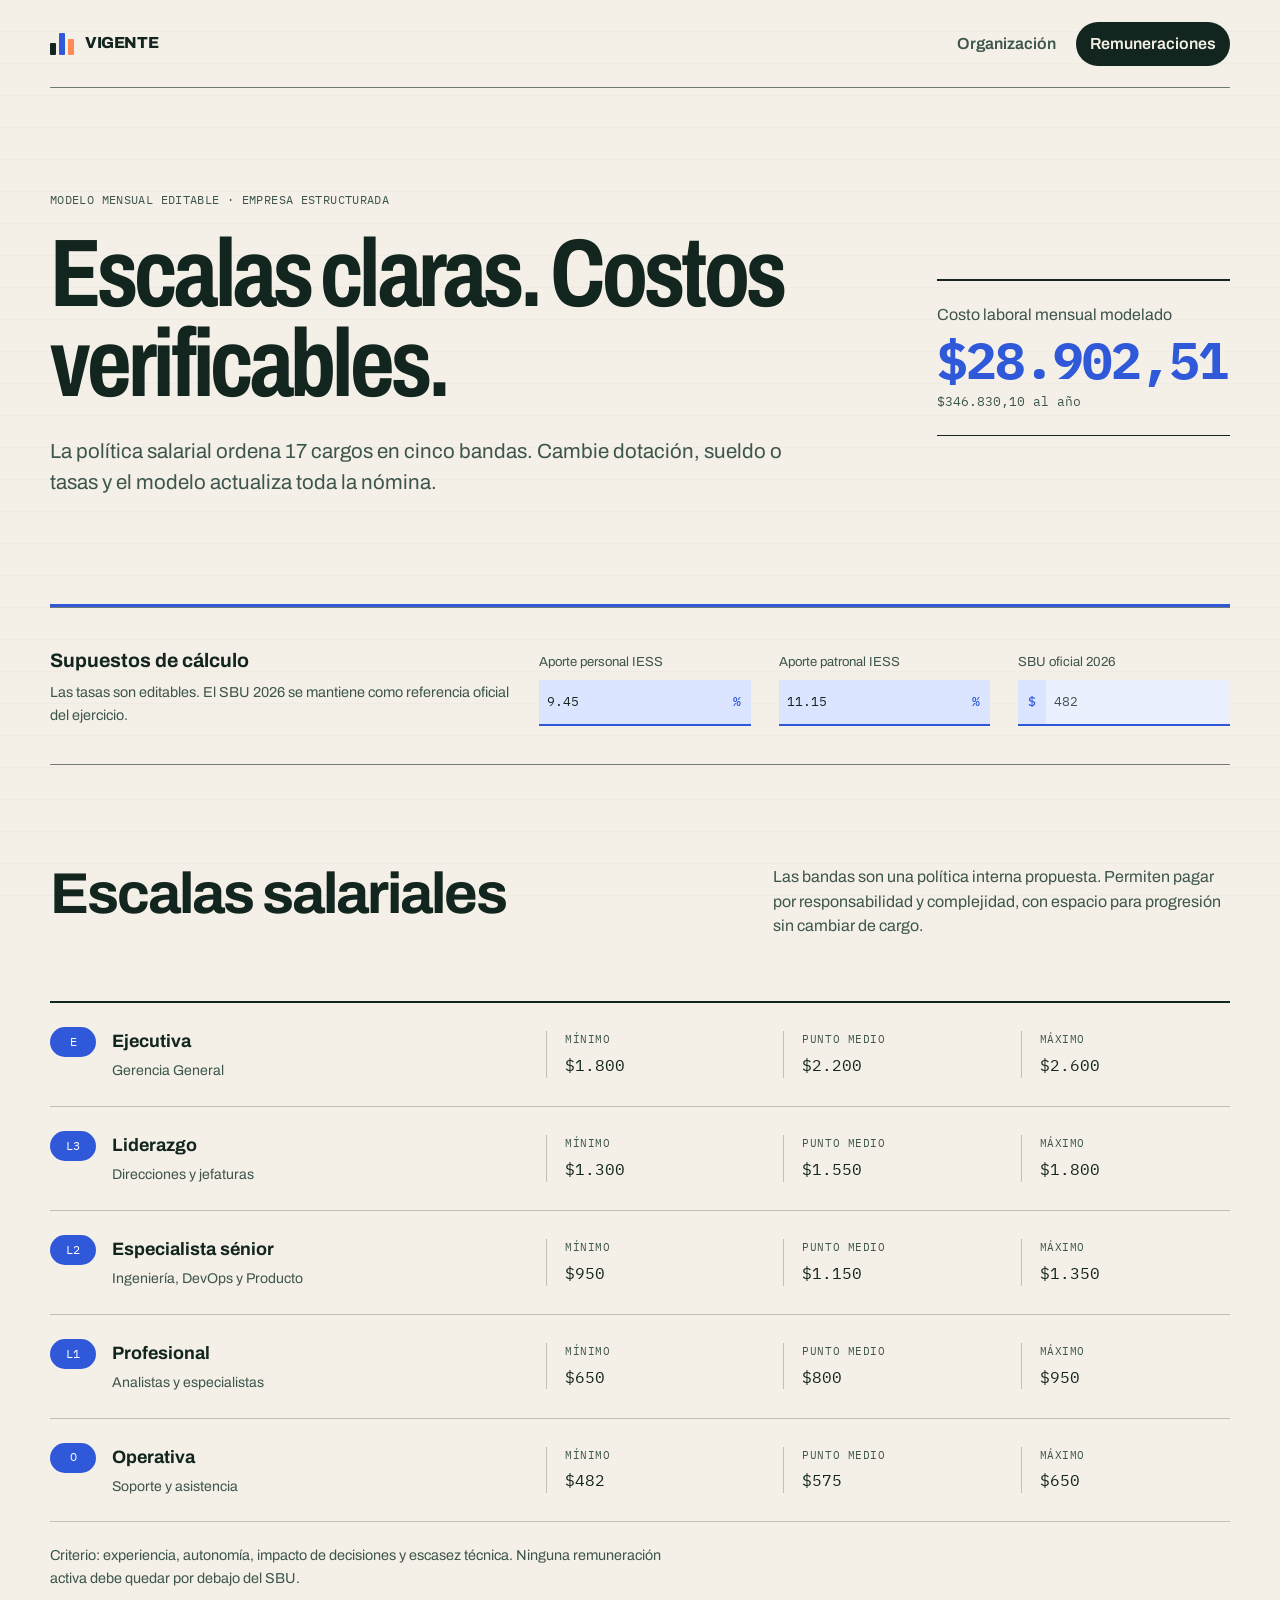
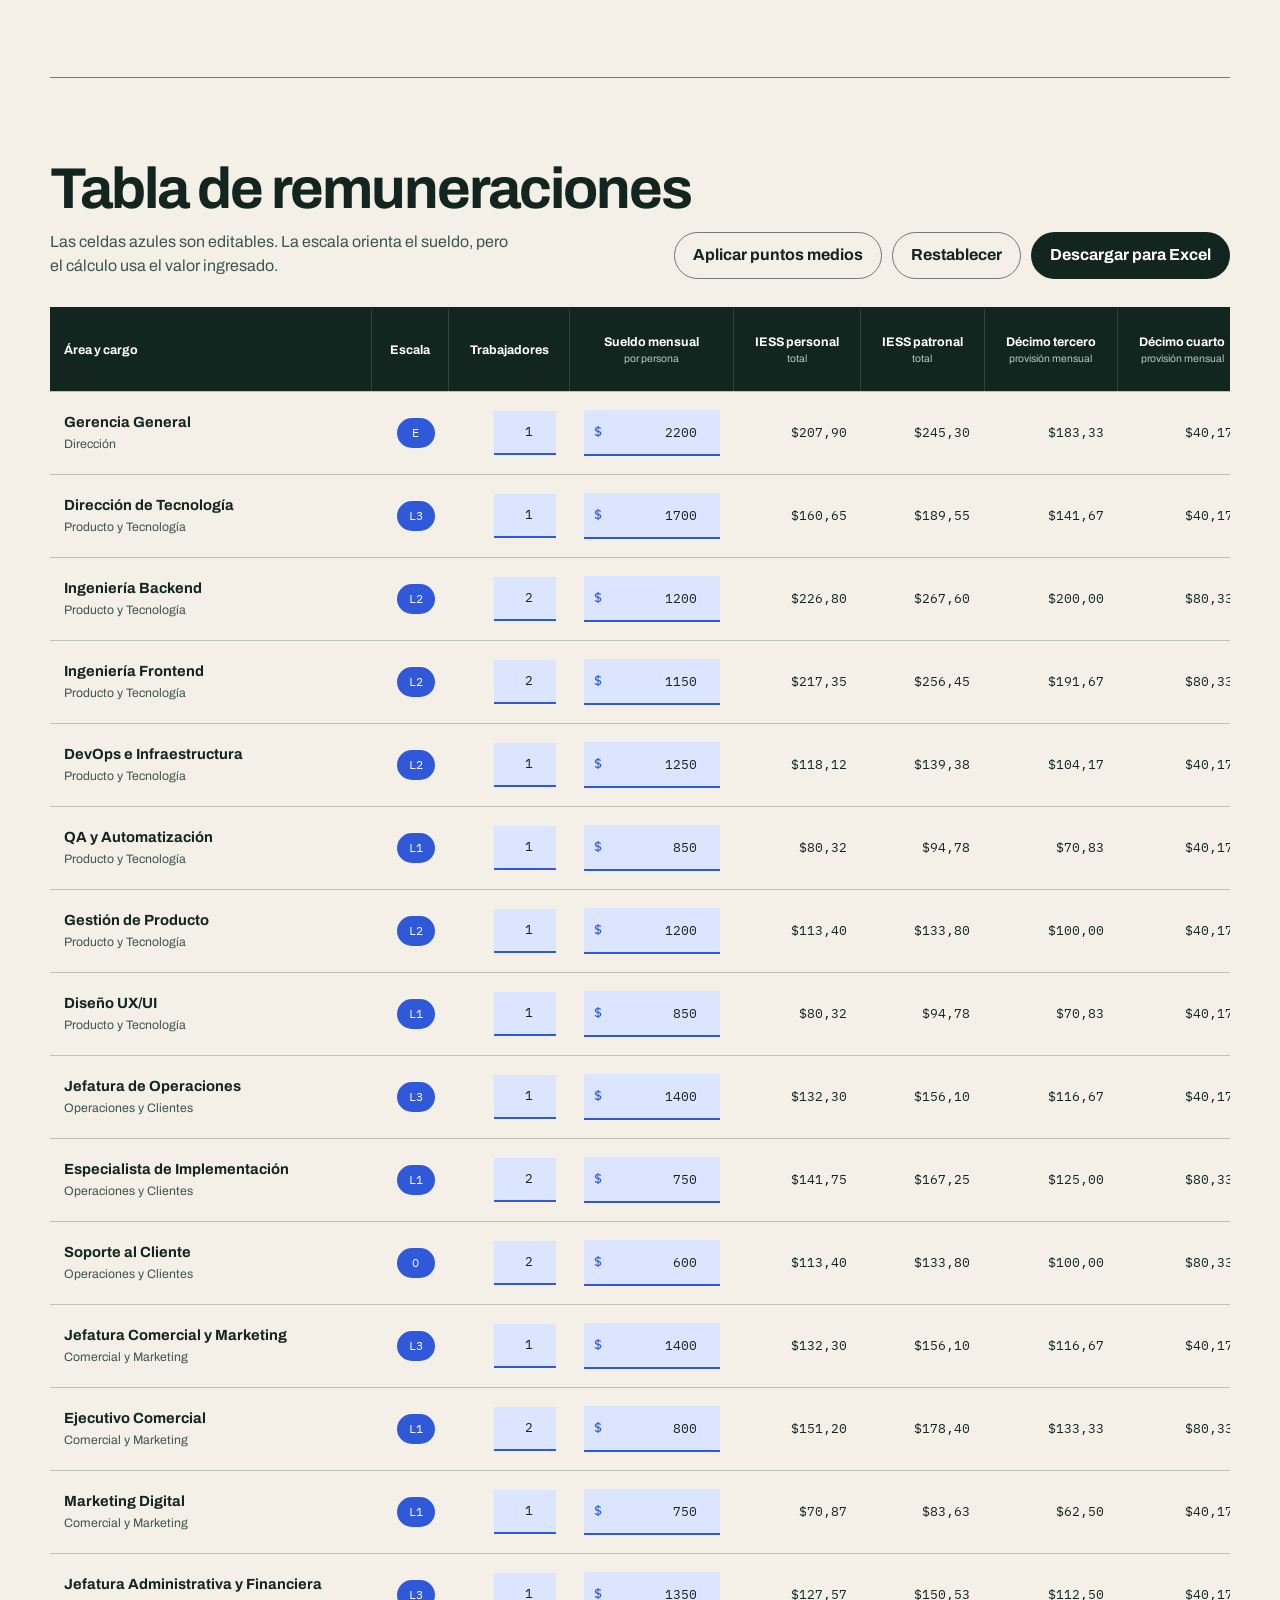
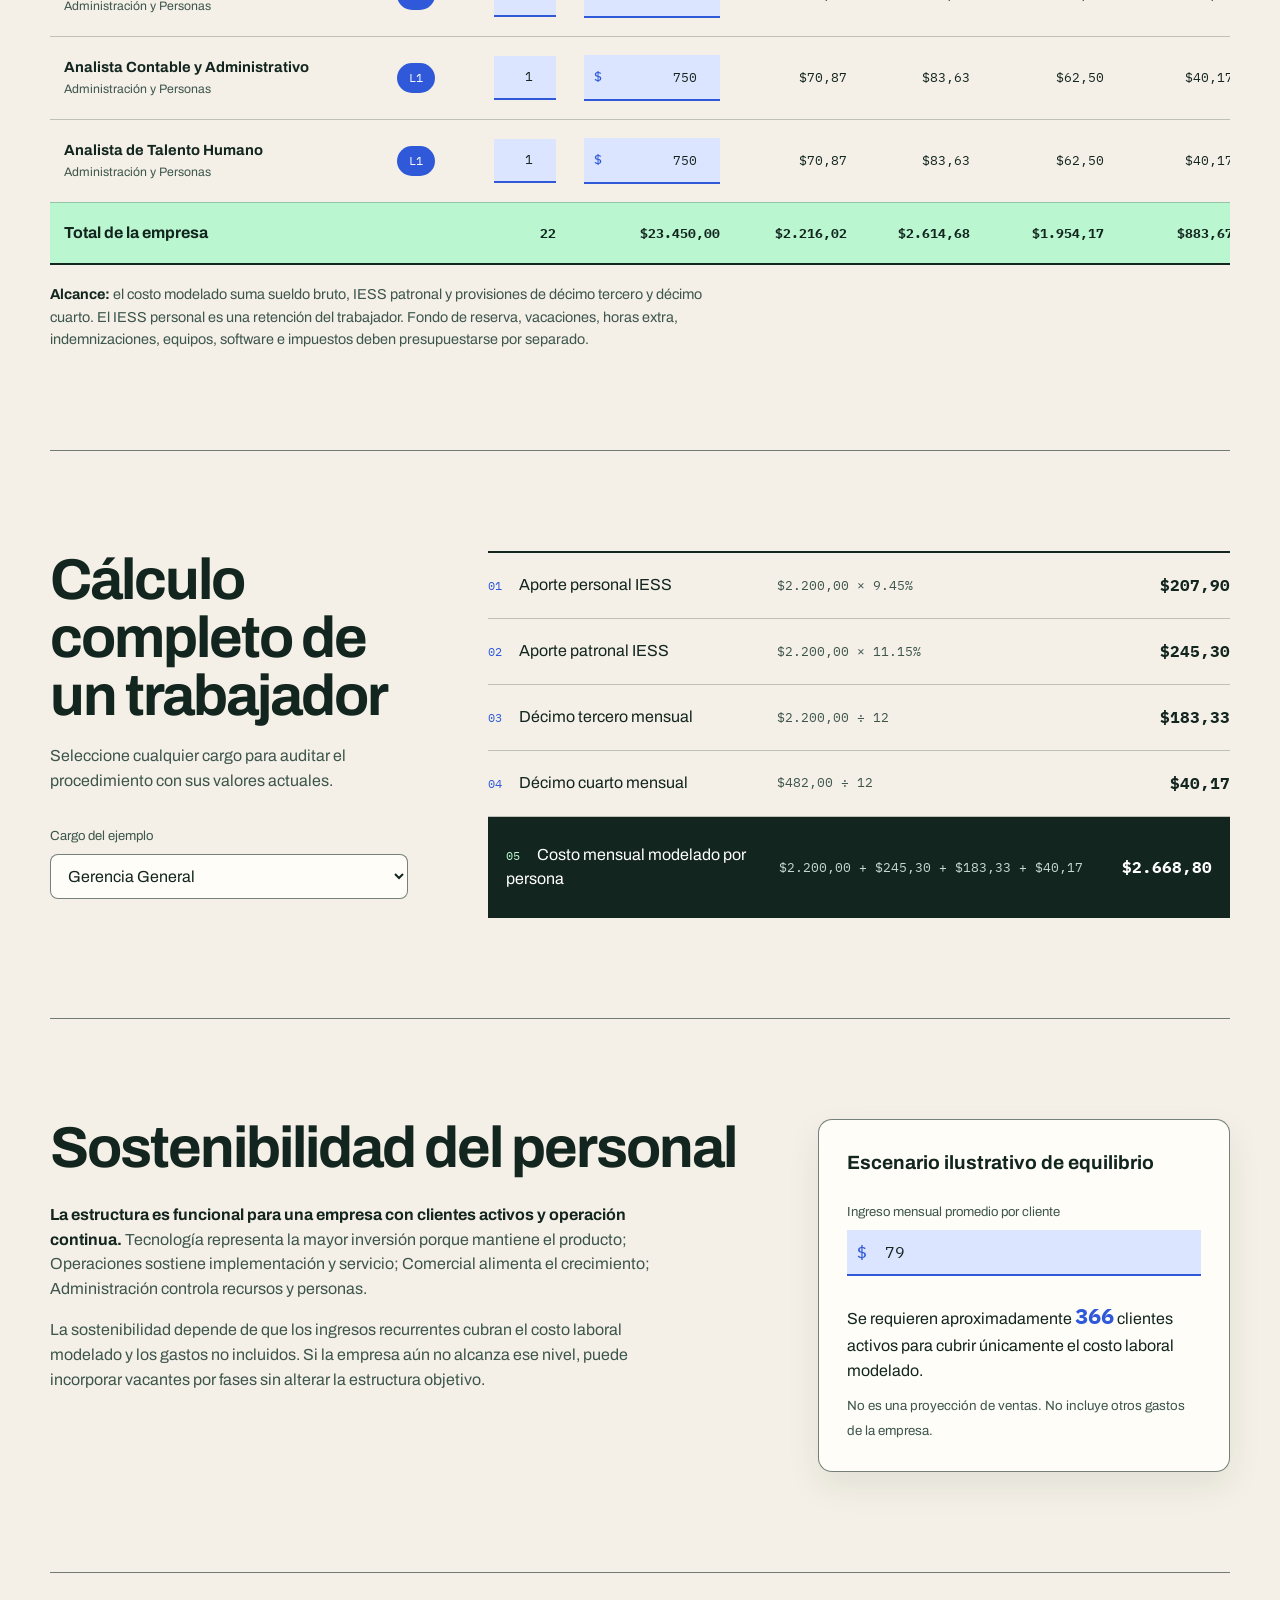
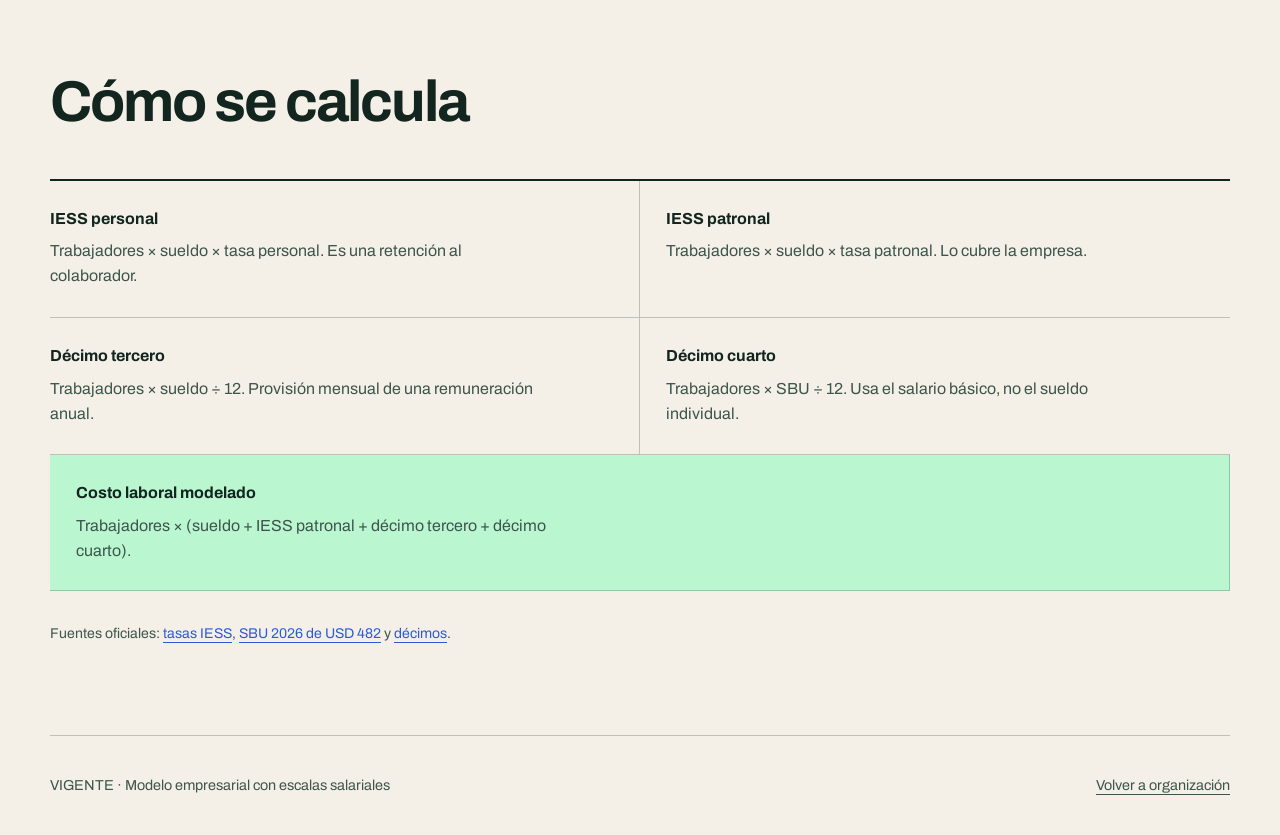
==== commit eb2d62fd: "Completar estructura empresarial y escalas salariales" ====
--- a/remuneraciones.html
+++ b/remuneraciones.html
@@ -25,10 +25,10 @@
     </section>
 
     <section class="assumptions" aria-labelledby="titulo-supuestos">
-      <div class="assumption-heading"><h2 id="titulo-supuestos">Supuestos de cálculo</h2><p>Valores oficiales y editables. Un dato fuera de rango se marca y detiene los totales.</p></div>
+      <div class="assumption-heading"><h2 id="titulo-supuestos">Supuestos de cálculo</h2><p>Las tasas son editables. El SBU 2026 se mantiene como referencia oficial del ejercicio.</p></div>
       <label><span>Aporte personal IESS</span><span class="input-unit"><input id="rate-personal" type="number" min="0" max="100" step="0.01" value="9.45" data-default="9.45" inputmode="decimal"><b>%</b></span></label>
       <label><span>Aporte patronal IESS</span><span class="input-unit"><input id="rate-employer" type="number" min="0" max="100" step="0.01" value="11.15" data-default="11.15" inputmode="decimal"><b>%</b></span></label>
-      <label><span>SBU 2026</span><span class="input-unit currency"><b>$</b><input id="sbu" type="number" min="1" max="10000" step="1" value="482" data-default="482" inputmode="decimal"></span></label>
+      <label><span>SBU oficial 2026</span><span class="input-unit currency"><b>$</b><input id="sbu" type="number" min="1" max="10000" step="1" value="482" data-default="482" inputmode="decimal" readonly></span></label>
     </section>
 
     <section class="section-block salary-scale-section" aria-labelledby="titulo-escalas">
@@ -46,6 +46,7 @@
     <section class="section-block payroll-section" aria-labelledby="titulo-tabla">
       <div class="section-heading table-heading"><div><h2 id="titulo-tabla">Tabla de remuneraciones</h2><p>Las celdas azules son editables. La escala orienta el sueldo, pero el cálculo usa el valor ingresado.</p></div><div class="table-actions"><button class="button-secondary" id="apply-midpoints" type="button">Aplicar puntos medios</button><button class="button-secondary" id="reset-table" type="button">Restablecer</button><button class="button-primary" id="download-excel" type="button">Descargar para Excel</button></div></div>
       <div id="validation-message" class="validation-message" role="alert" hidden>Hay valores vacíos o fuera de rango. Corrija las celdas marcadas para recuperar los totales.</div>
+      <p class="mobile-scroll-hint">Deslice horizontalmente para consultar todas las columnas. La primera columna permanece visible.</p>
       <div class="table-wrap" tabindex="0" role="region" aria-label="Tabla editable de remuneraciones; desplácese horizontalmente en pantallas pequeñas">
         <table class="payroll-table">
           <thead><tr><th scope="col">Área y cargo</th><th scope="col">Escala</th><th scope="col">Trabajadores</th><th scope="col">Sueldo mensual<br><small>por persona</small></th><th scope="col">IESS personal<br><small>total</small></th><th scope="col">IESS patronal<br><small>total</small></th><th scope="col">Décimo tercero<br><small>provisión mensual</small></th><th scope="col">Décimo cuarto<br><small>provisión mensual</small></th><th scope="col">Costo modelado<br><small>empresa</small></th></tr></thead>
--- a/styles.css
+++ b/styles.css
@@ -68,7 +68,7 @@
   gap: 24px;
   border-bottom: 1px solid var(--line-strong);
 }
-.brand { display: inline-flex; gap: 11px; align-items: center; text-decoration: none; font-weight: 800; letter-spacing: -0.025em; }
+.brand { display: inline-flex; min-height: 44px; gap: 11px; align-items: center; text-decoration: none; font-weight: 800; letter-spacing: -0.025em; }
 .brand-mark { display: grid; grid-template-columns: repeat(3, 6px); gap: 3px; align-items: end; height: 22px; }
 .brand-mark i { display: block; width: 6px; background: var(--ink); border-radius: 1px; }
 .brand-mark i:nth-child(1) { height: 12px; }
@@ -183,6 +183,7 @@
 .button-secondary { background: transparent; color: var(--ink); border-color: var(--line-strong); }
 .button-link:hover, .button-primary:hover { background: var(--mint); color: var(--ink); }
 .button-secondary:hover { background: var(--paper-deep); }
+.button-primary:disabled { cursor: not-allowed; opacity: .48; }
 
 .site-footer { width: var(--page); margin: 0 auto; min-height: 100px; display: flex; align-items: center; justify-content: space-between; gap: 24px; color: var(--ink-soft); font-size: .9rem; border-top: 1px solid var(--line); }
 
@@ -199,6 +200,7 @@
 .input-unit, .money-input { display: flex; align-items: center; border-bottom: 2px solid var(--blue); background: var(--blue-soft); }
 .input-unit input, .money-input input { width: 100%; min-width: 0; border: 0; background: transparent; color: var(--ink); padding: 9px 8px 8px; font-family: var(--data); font-variant-numeric: tabular-nums; }
 .input-unit input, .money-input input, .workers-input { min-height: 44px; }
+.input-unit input[readonly] { cursor: default; color: var(--ink-soft); background: rgba(255, 255, 255, .42); }
 input[aria-invalid="true"] { background: #ffe1dc !important; color: #8a1f16 !important; border-bottom-color: #b52b1f !important; }
 .input-unit b, .money-input b { padding: 0 10px; font-weight: 500; color: var(--blue); font-family: var(--data); }
 .input-unit.currency input { order: 2; }
@@ -220,6 +222,7 @@
 .table-heading h2 { margin-bottom: 12px; }
 .table-actions { display: flex; justify-content: flex-end; gap: 10px; }
 .table-wrap { overflow-x: auto; border-top: 2px solid var(--ink); border-bottom: 2px solid var(--ink); }
+.mobile-scroll-hint { display: none; margin: 0 0 12px; color: var(--ink-soft); font-size: .82rem; }
 .payroll-table { width: 100%; min-width: 1340px; border-collapse: collapse; font-variant-numeric: tabular-nums; }
 .payroll-table th, .payroll-table td { padding: 18px 14px; text-align: right; border-bottom: 1px solid var(--line); vertical-align: middle; }
 .payroll-table thead th { height: 82px; background: var(--ink); color: #fff; font-size: .78rem; line-height: 1.3; text-align: center; border-right: 1px solid rgba(255,255,255,.14); }
@@ -297,6 +300,11 @@
   .assumptions { grid-template-columns: repeat(3, 1fr); }
   .assumption-heading { grid-column: 1 / -1; }
   .table-actions { justify-content: flex-start; }
+  .mobile-scroll-hint { display: block; }
+  .role-matrix thead th:first-child, .role-matrix tbody td:first-child, .payroll-table thead th:first-child, .payroll-table tbody th { position: sticky; left: 0; z-index: 2; }
+  .role-matrix tbody td:first-child, .payroll-table tbody th { background: var(--paper); }
+  .role-matrix thead th:first-child, .payroll-table thead th:first-child { z-index: 3; }
+  .payroll-table tbody tr:hover th { background: #eee9df; }
   .calculation-section, .sustainability-section { gap: 50px; }
   .scale-list article { grid-template-columns: 1fr; gap: 18px; }
 }
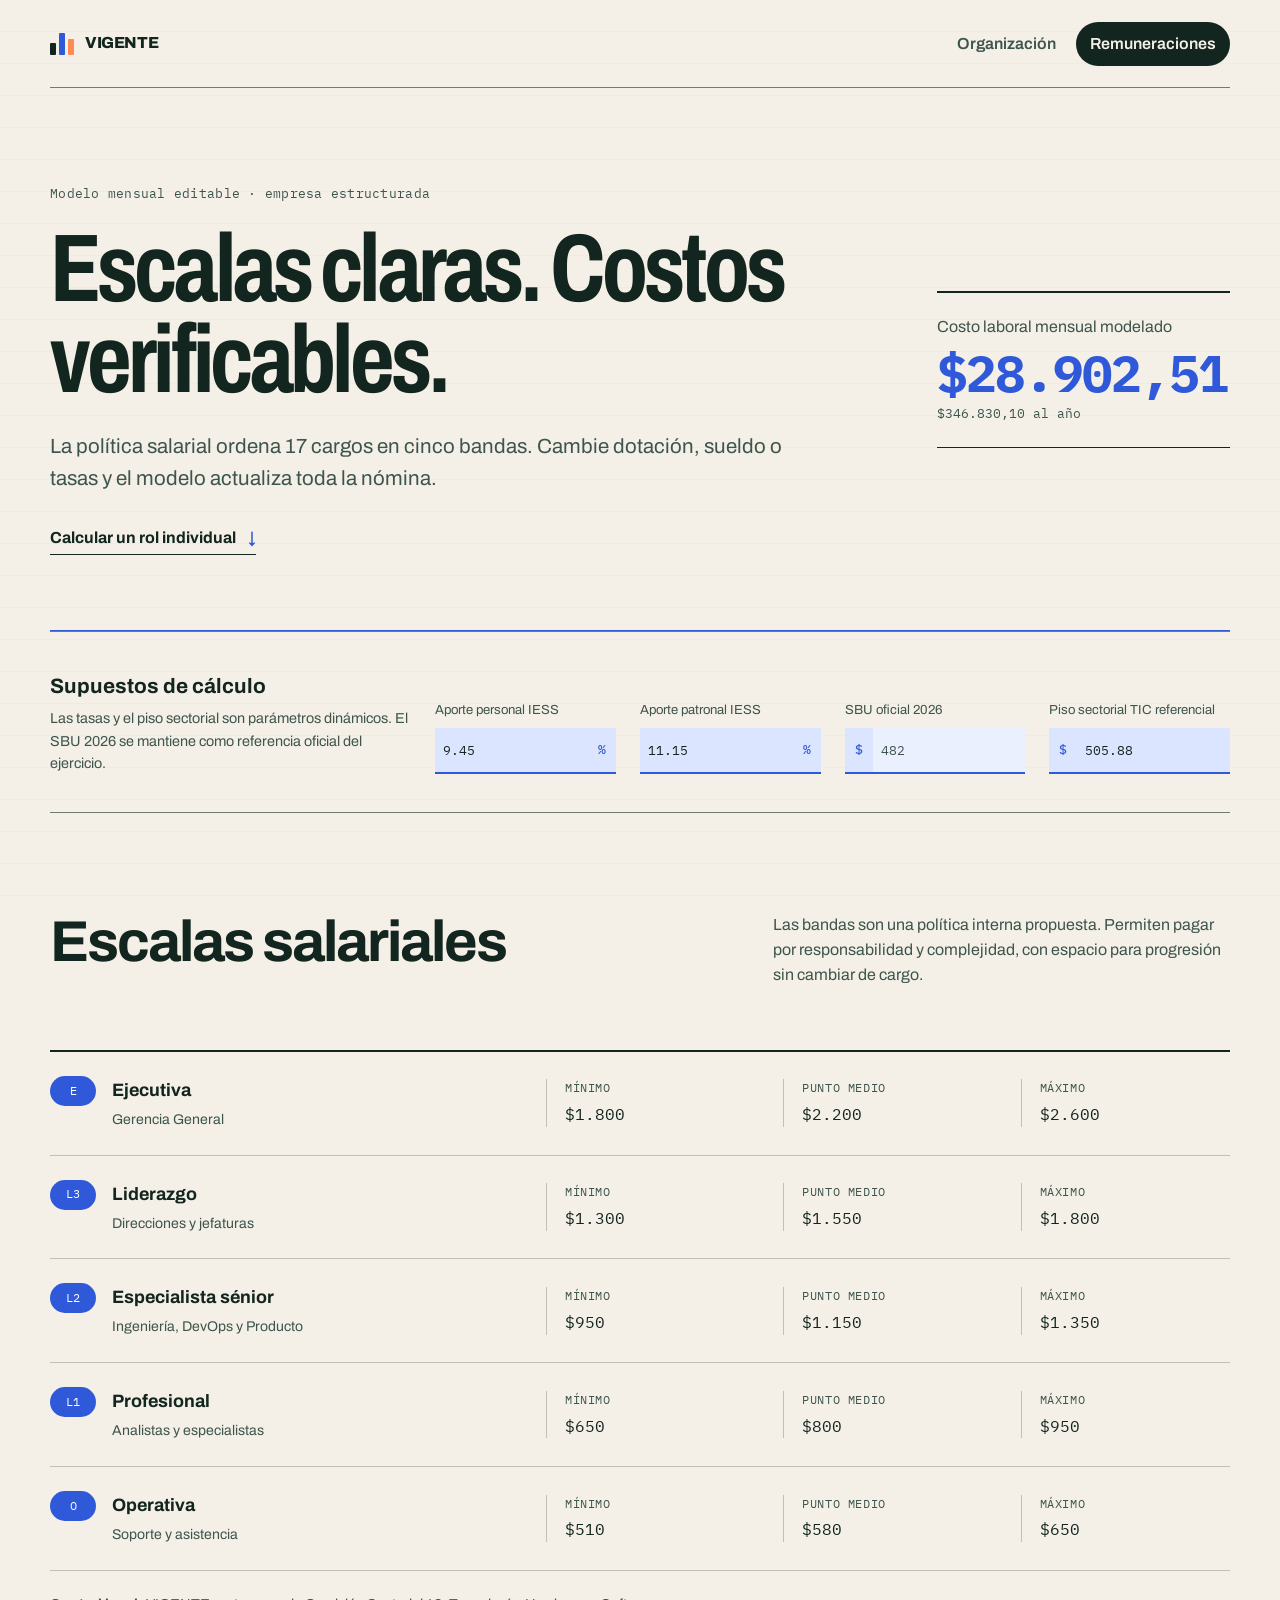
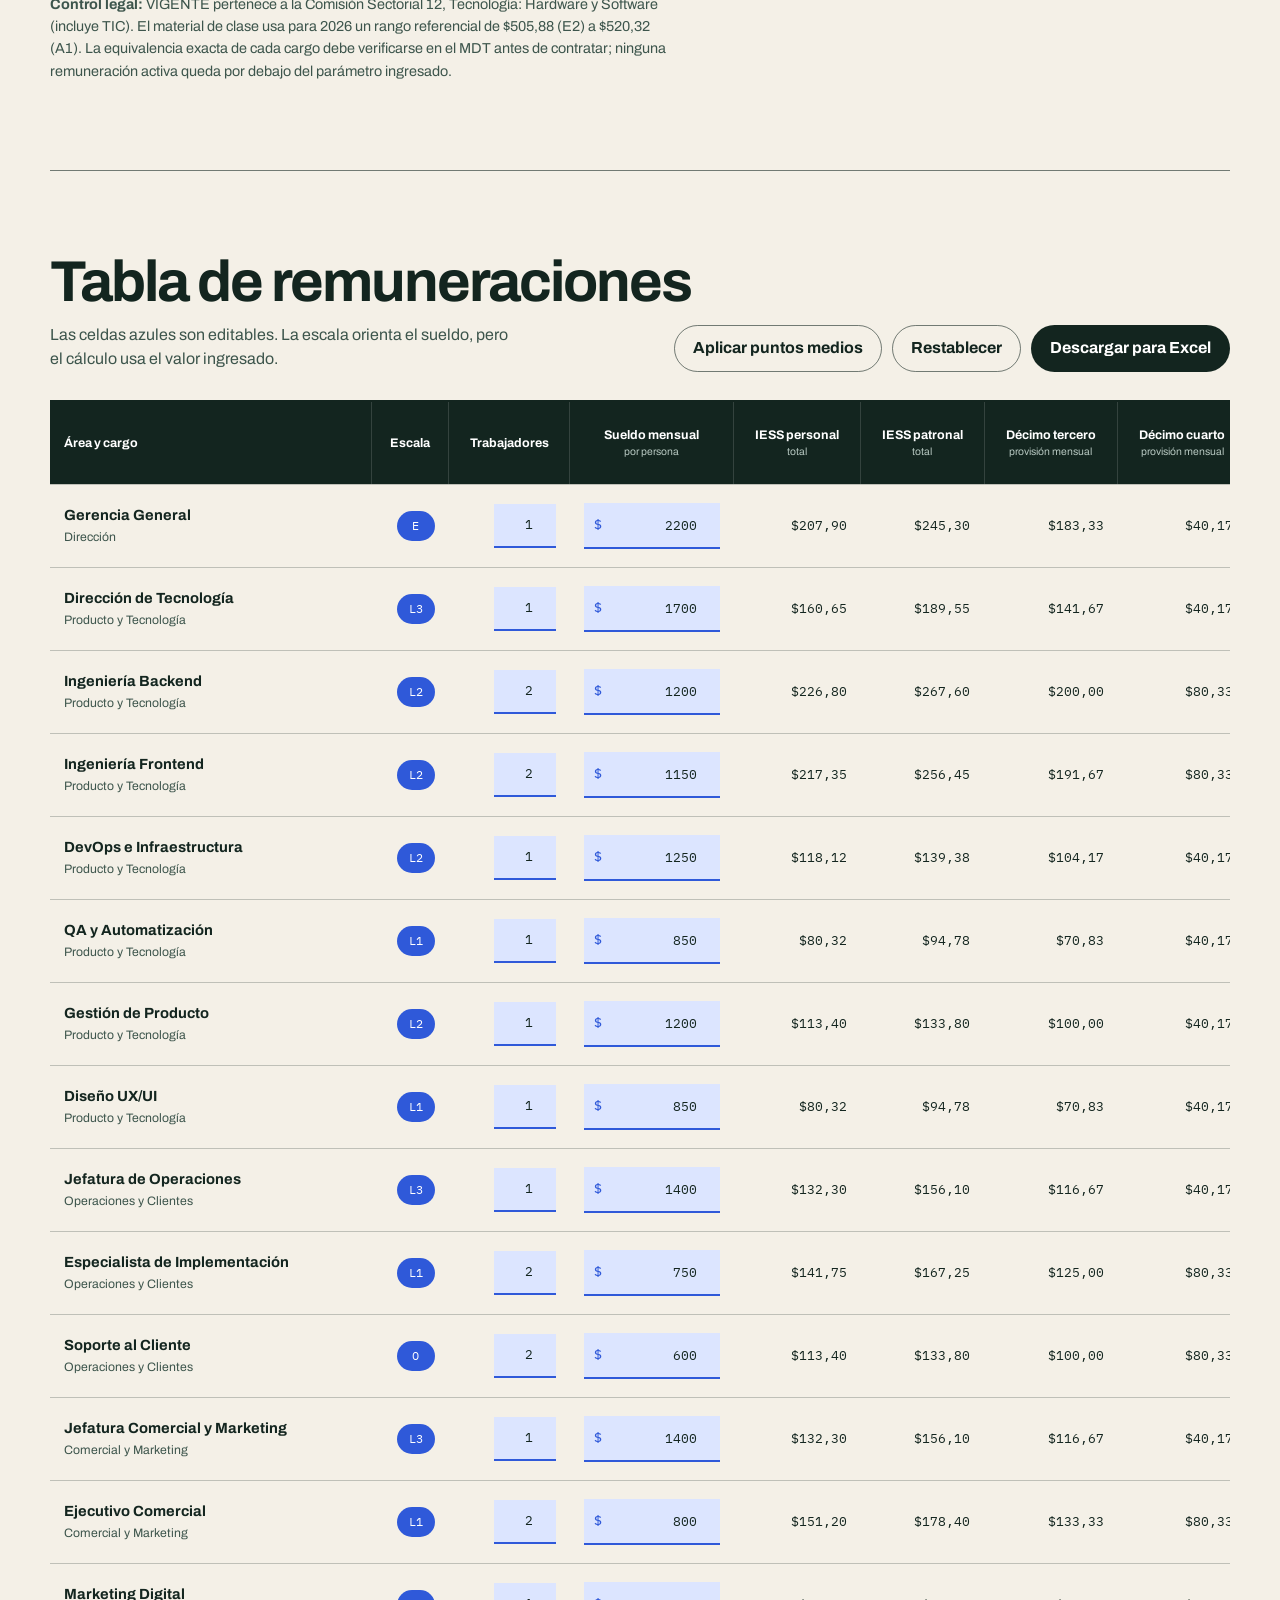
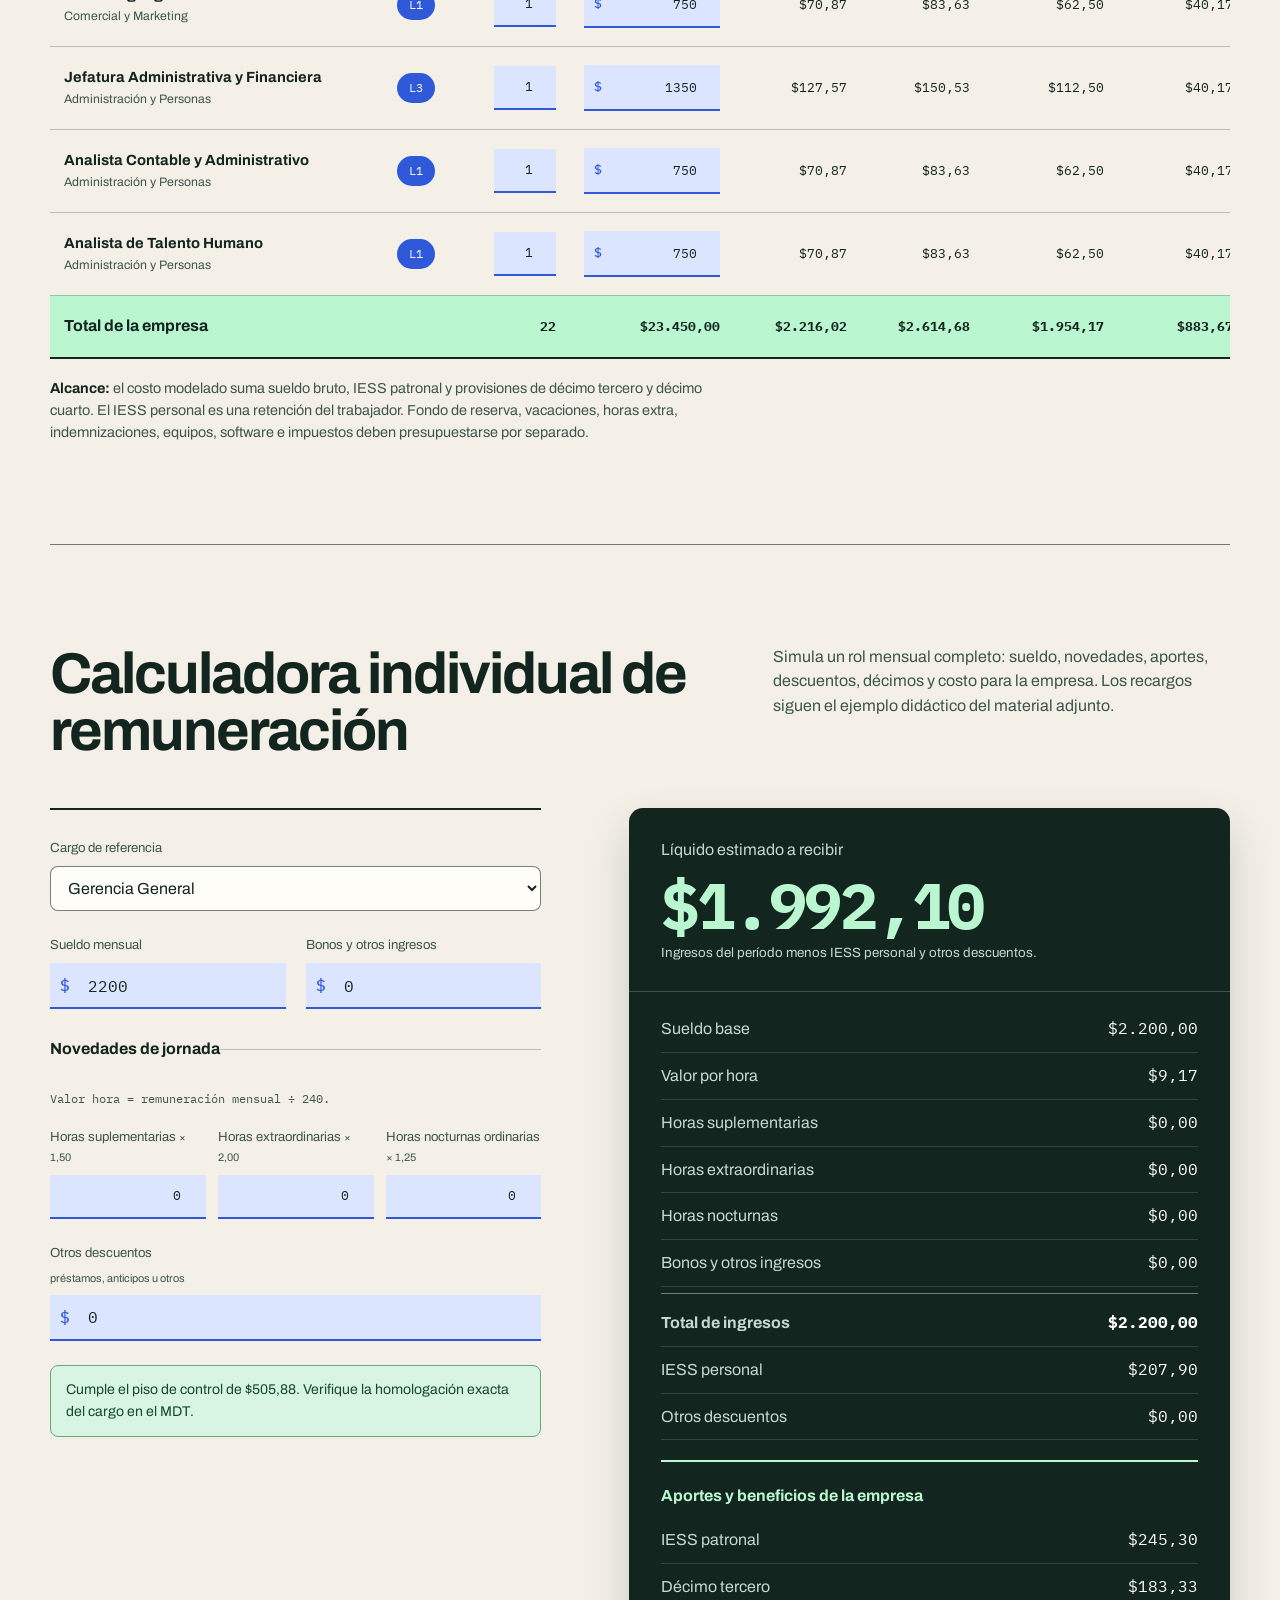
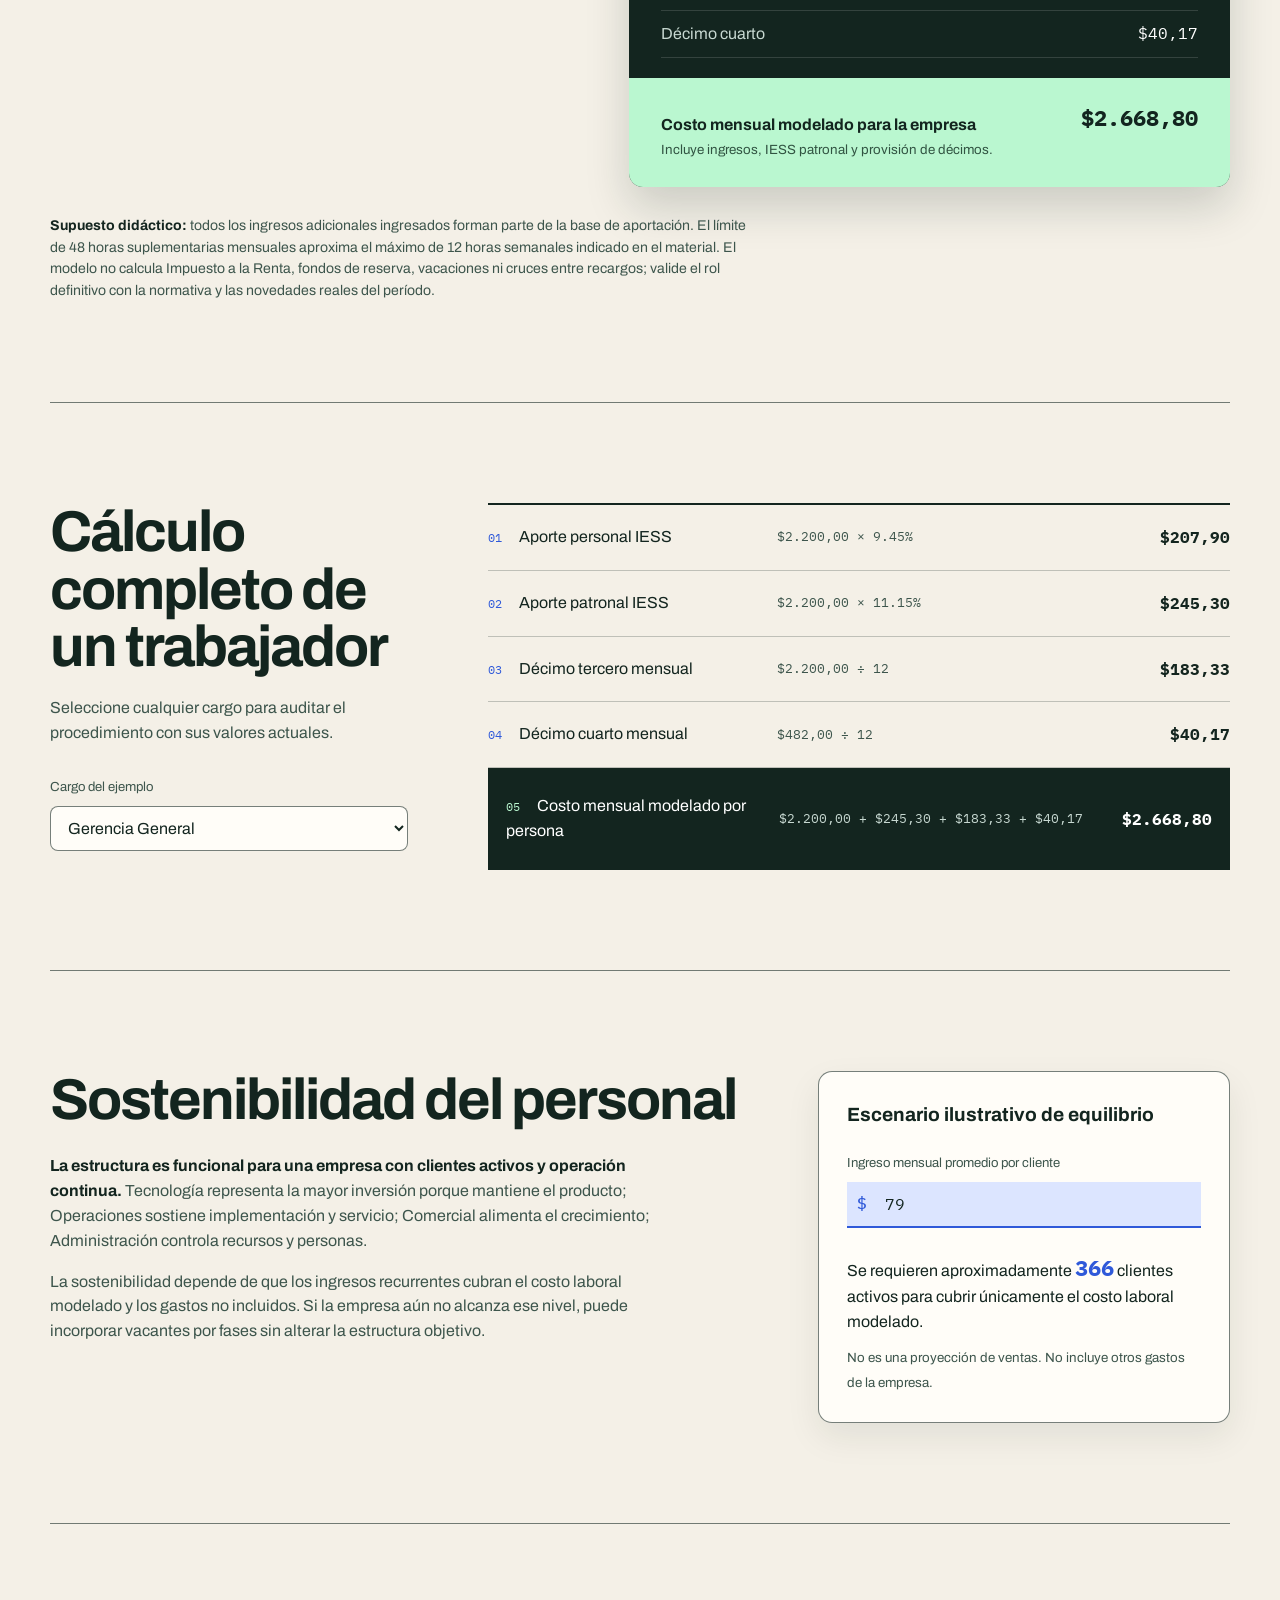
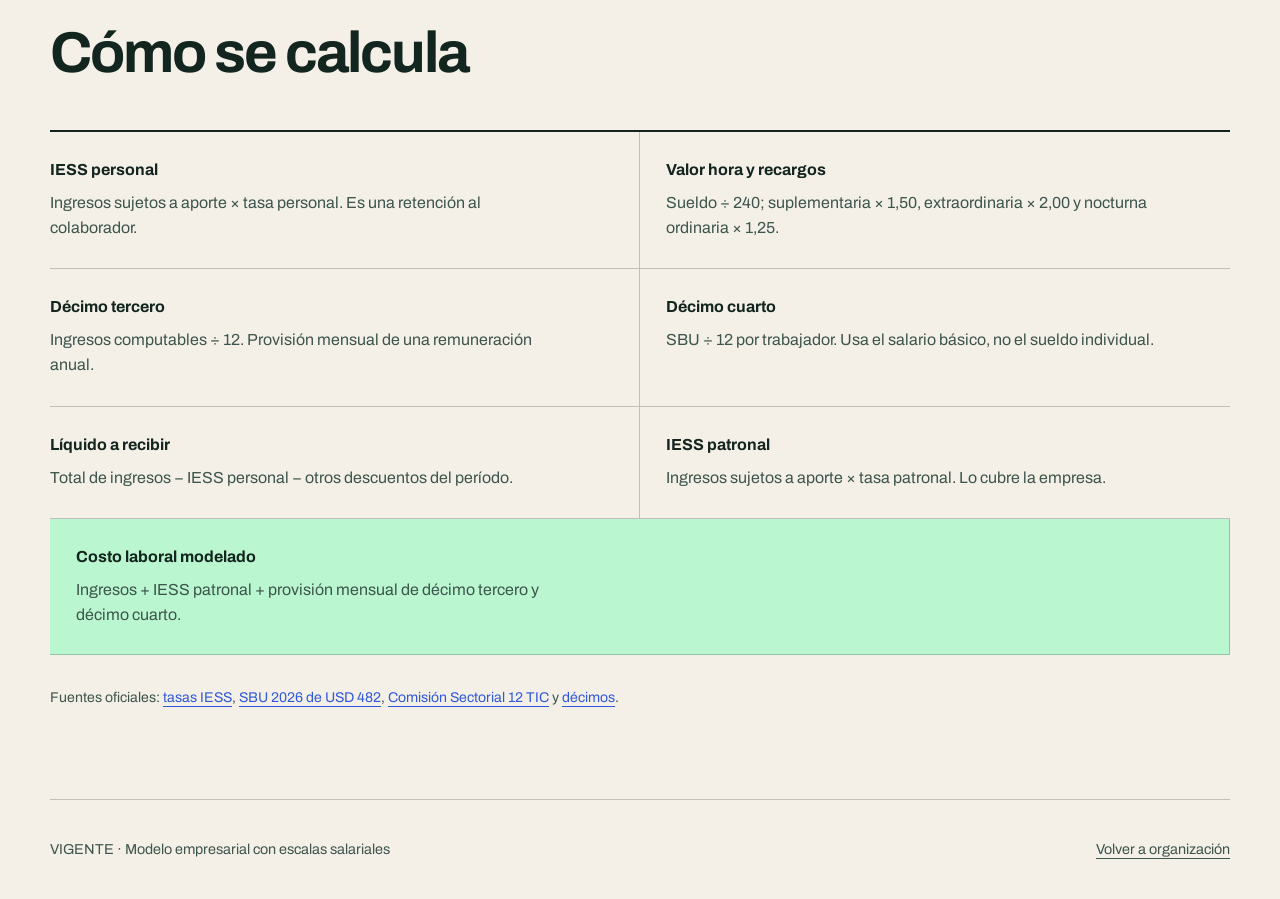
==== commit 6ded6580: "Añadir calculadora individual y control sectorial" ====
--- a/remuneraciones.html
+++ b/remuneraciones.html
@@ -20,15 +20,16 @@
 
   <main id="contenido">
     <section class="payroll-intro" aria-labelledby="titulo-principal">
-      <div><p class="context-line">Modelo mensual editable · empresa estructurada</p><h1 id="titulo-principal">Escalas claras. Costos verificables.</h1><p class="lead">La política salarial ordena 17 cargos en cinco bandas. Cambie dotación, sueldo o tasas y el modelo actualiza toda la nómina.</p></div>
+      <div><p class="context-line">Modelo mensual editable · empresa estructurada</p><h1 id="titulo-principal">Escalas claras. Costos verificables.</h1><p class="lead">La política salarial ordena 17 cargos en cinco bandas. Cambie dotación, sueldo o tasas y el modelo actualiza toda la nómina.</p><a class="text-link" href="#calculadora-individual">Calcular un rol individual <span aria-hidden="true">↓</span></a></div>
       <aside class="total-display" aria-live="polite"><span>Costo laboral mensual modelado</span><strong id="grand-total">$0,00</strong><small id="annual-total">$0,00 al año</small></aside>
     </section>
 
     <section class="assumptions" aria-labelledby="titulo-supuestos">
-      <div class="assumption-heading"><h2 id="titulo-supuestos">Supuestos de cálculo</h2><p>Las tasas son editables. El SBU 2026 se mantiene como referencia oficial del ejercicio.</p></div>
+      <div class="assumption-heading"><h2 id="titulo-supuestos">Supuestos de cálculo</h2><p>Las tasas y el piso sectorial son parámetros dinámicos. El SBU 2026 se mantiene como referencia oficial del ejercicio.</p></div>
       <label><span>Aporte personal IESS</span><span class="input-unit"><input id="rate-personal" type="number" min="0" max="100" step="0.01" value="9.45" data-default="9.45" inputmode="decimal"><b>%</b></span></label>
       <label><span>Aporte patronal IESS</span><span class="input-unit"><input id="rate-employer" type="number" min="0" max="100" step="0.01" value="11.15" data-default="11.15" inputmode="decimal"><b>%</b></span></label>
       <label><span>SBU oficial 2026</span><span class="input-unit currency"><b>$</b><input id="sbu" type="number" min="1" max="10000" step="1" value="482" data-default="482" inputmode="decimal" readonly></span></label>
+      <label><span>Piso sectorial TIC referencial</span><span class="input-unit currency"><b>$</b><input id="sectoral-floor" type="number" min="1" max="10000" step="0.01" value="505.88" data-default="505.88" inputmode="decimal" aria-describedby="sectoral-help"></span></label>
     </section>
 
     <section class="section-block salary-scale-section" aria-labelledby="titulo-escalas">
@@ -38,9 +39,9 @@
         <article data-scale="L3"><div><span class="scale-code">L3</span><h3>Liderazgo</h3><p>Direcciones y jefaturas</p></div><dl><div><dt>Mínimo</dt><dd>$1.300</dd></div><div><dt>Punto medio</dt><dd>$1.550</dd></div><div><dt>Máximo</dt><dd>$1.800</dd></div></dl></article>
         <article data-scale="L2"><div><span class="scale-code">L2</span><h3>Especialista sénior</h3><p>Ingeniería, DevOps y Producto</p></div><dl><div><dt>Mínimo</dt><dd>$950</dd></div><div><dt>Punto medio</dt><dd>$1.150</dd></div><div><dt>Máximo</dt><dd>$1.350</dd></div></dl></article>
         <article data-scale="L1"><div><span class="scale-code">L1</span><h3>Profesional</h3><p>Analistas y especialistas</p></div><dl><div><dt>Mínimo</dt><dd>$650</dd></div><div><dt>Punto medio</dt><dd>$800</dd></div><div><dt>Máximo</dt><dd>$950</dd></div></dl></article>
-        <article data-scale="O"><div><span class="scale-code">O</span><h3>Operativa</h3><p>Soporte y asistencia</p></div><dl><div><dt>Mínimo</dt><dd>$482</dd></div><div><dt>Punto medio</dt><dd>$575</dd></div><div><dt>Máximo</dt><dd>$650</dd></div></dl></article>
+        <article data-scale="O"><div><span class="scale-code">O</span><h3>Operativa</h3><p>Soporte y asistencia</p></div><dl><div><dt>Mínimo</dt><dd>$510</dd></div><div><dt>Punto medio</dt><dd>$580</dd></div><div><dt>Máximo</dt><dd>$650</dd></div></dl></article>
       </div>
-      <p class="scale-note">Criterio: experiencia, autonomía, impacto de decisiones y escasez técnica. Ninguna remuneración activa debe quedar por debajo del SBU.</p>
+      <p class="scale-note" id="sectoral-help"><strong>Control legal:</strong> VIGENTE pertenece a la Comisión Sectorial 12, Tecnología: Hardware y Software (incluye TIC). El material de clase usa para 2026 un rango referencial de $505,88 (E2) a $520,32 (A1). La equivalencia exacta de cada cargo debe verificarse en el MDT antes de contratar; ninguna remuneración activa queda por debajo del parámetro ingresado.</p>
     </section>
 
     <section class="section-block payroll-section" aria-labelledby="titulo-tabla">
@@ -55,6 +56,42 @@
         </table>
       </div>
       <p class="table-note"><strong>Alcance:</strong> el costo modelado suma sueldo bruto, IESS patronal y provisiones de décimo tercero y décimo cuarto. El IESS personal es una retención del trabajador. Fondo de reserva, vacaciones, horas extra, indemnizaciones, equipos, software e impuestos deben presupuestarse por separado.</p>
+    </section>
+
+    <section class="section-block individual-calculator" id="calculadora-individual" aria-labelledby="titulo-calculadora">
+      <div class="section-heading calculator-heading"><h2 id="titulo-calculadora">Calculadora individual de remuneración</h2><p>Simula un rol mensual completo: sueldo, novedades, aportes, descuentos, décimos y costo para la empresa. Los recargos siguen el ejemplo didáctico del material adjunto.</p></div>
+      <div class="calculator-grid">
+        <form class="calculator-form" id="individual-calculator" novalidate>
+          <div class="calculator-field calculator-field-wide"><label for="individual-role">Cargo de referencia</label><select id="individual-role"></select></div>
+          <div class="calculator-field"><label for="individual-salary">Sueldo mensual</label><span class="money-input wide"><b>$</b><input id="individual-salary" type="number" min="1" max="100000" step="0.01" value="2200" data-default="2200" inputmode="decimal"></span></div>
+          <div class="calculator-field"><label for="individual-bonus">Bonos y otros ingresos</label><span class="money-input wide"><b>$</b><input id="individual-bonus" type="number" min="0" max="100000" step="0.01" value="0" data-default="0" inputmode="decimal"></span></div>
+          <fieldset class="hours-fieldset calculator-field-wide"><legend>Novedades de jornada</legend><p>Valor hora = remuneración mensual ÷ 240.</p><div class="hours-grid">
+            <label><span>Horas suplementarias <small>× 1,50</small></span><input id="individual-supp-hours" type="number" min="0" max="48" step="0.5" value="0" data-default="0" inputmode="decimal"></label>
+            <label><span>Horas extraordinarias <small>× 2,00</small></span><input id="individual-extra-hours" type="number" min="0" max="200" step="0.5" value="0" data-default="0" inputmode="decimal"></label>
+            <label><span>Horas nocturnas ordinarias <small>× 1,25</small></span><input id="individual-night-hours" type="number" min="0" max="240" step="0.5" value="0" data-default="0" inputmode="decimal"></label>
+          </div></fieldset>
+          <div class="calculator-field calculator-field-wide"><label for="individual-deductions">Otros descuentos <small>préstamos, anticipos u otros</small></label><span class="money-input wide"><b>$</b><input id="individual-deductions" type="number" min="0" max="100000" step="0.01" value="0" data-default="0" inputmode="decimal"></span></div>
+          <div class="salary-status" id="individual-status" role="status" aria-live="polite"></div>
+        </form>
+
+        <aside class="pay-slip" aria-labelledby="titulo-rol-individual">
+          <div class="pay-slip-total"><span id="titulo-rol-individual">Líquido estimado a recibir</span><strong id="individual-net" aria-live="polite">$0,00</strong><small>Ingresos del período menos IESS personal y otros descuentos.</small></div>
+          <dl class="pay-slip-lines">
+            <div><dt>Sueldo base</dt><dd id="individual-base">—</dd></div>
+            <div><dt>Valor por hora</dt><dd id="individual-hour-value">—</dd></div>
+            <div><dt>Horas suplementarias</dt><dd id="individual-supp-total">—</dd></div>
+            <div><dt>Horas extraordinarias</dt><dd id="individual-extra-total">—</dd></div>
+            <div><dt>Horas nocturnas</dt><dd id="individual-night-total">—</dd></div>
+            <div><dt>Bonos y otros ingresos</dt><dd id="individual-bonus-total">—</dd></div>
+            <div class="pay-slip-subtotal"><dt>Total de ingresos</dt><dd id="individual-gross">—</dd></div>
+            <div><dt>IESS personal</dt><dd id="individual-personal">—</dd></div>
+            <div><dt>Otros descuentos</dt><dd id="individual-discounts-total">—</dd></div>
+          </dl>
+          <div class="benefit-annex"><h3>Aportes y beneficios de la empresa</h3><dl><div><dt>IESS patronal</dt><dd id="individual-employer">—</dd></div><div><dt>Décimo tercero</dt><dd id="individual-thirteenth">—</dd></div><div><dt>Décimo cuarto</dt><dd id="individual-fourteenth">—</dd></div></dl></div>
+          <div class="employer-cost"><span>Costo mensual modelado para la empresa</span><strong id="individual-employer-cost">—</strong><small>Incluye ingresos, IESS patronal y provisión de décimos.</small></div>
+        </aside>
+      </div>
+      <p class="calculator-note"><strong>Supuesto didáctico:</strong> todos los ingresos adicionales ingresados forman parte de la base de aportación. El límite de 48 horas suplementarias mensuales aproxima el máximo de 12 horas semanales indicado en el material. El modelo no calcula Impuesto a la Renta, fondos de reserva, vacaciones ni cruces entre recargos; valide el rol definitivo con la normativa y las novedades reales del período.</p>
     </section>
 
     <section class="calculation-section" aria-labelledby="titulo-ejemplo">
@@ -73,7 +110,7 @@
       <div class="break-even"><h3>Escenario ilustrativo de equilibrio</h3><label for="revenue-per-client">Ingreso mensual promedio por cliente</label><span class="money-input wide"><b>$</b><input id="revenue-per-client" type="number" min="1" max="1000000" step="1" value="79" data-default="79" inputmode="decimal"></span><p>Se requieren aproximadamente <strong id="clients-needed">—</strong> clientes activos para cubrir únicamente el costo laboral modelado.</p><small>No es una proyección de ventas. No incluye otros gastos de la empresa.</small></div>
     </section>
 
-    <section class="method-section" aria-labelledby="titulo-metodo"><h2 id="titulo-metodo">Cómo se calcula</h2><div class="method-grid"><div><h3>IESS personal</h3><p>Trabajadores × sueldo × tasa personal. Es una retención al colaborador.</p></div><div><h3>IESS patronal</h3><p>Trabajadores × sueldo × tasa patronal. Lo cubre la empresa.</p></div><div><h3>Décimo tercero</h3><p>Trabajadores × sueldo ÷ 12. Provisión mensual de una remuneración anual.</p></div><div><h3>Décimo cuarto</h3><p>Trabajadores × SBU ÷ 12. Usa el salario básico, no el sueldo individual.</p></div><div class="method-total"><h3>Costo laboral modelado</h3><p>Trabajadores × (sueldo + IESS patronal + décimo tercero + décimo cuarto).</p></div></div><p class="sources">Fuentes oficiales: <a href="https://www.iess.gob.ec/es/web/guest/preguntas-frecuentes-afiliacion" target="_blank" rel="noreferrer">tasas IESS</a>, <a href="https://www.trabajo.gob.ec/wp-content/uploads/downloads/2026/01/ACUERDO-MINISTERIAL-MDT-2025-195.pdf" target="_blank" rel="noreferrer">SBU 2026 de USD 482</a> y <a href="https://www.trabajo.gob.ec/29-cual-es-el-plazo-y-como-se-debe-realizar-la-solicitud-para-la-acumulacion-del-pago-de-la-decima-tercera-y-decima-cuarta-remuneracion/" target="_blank" rel="noreferrer">décimos</a>.</p></section>
+    <section class="method-section" aria-labelledby="titulo-metodo"><h2 id="titulo-metodo">Cómo se calcula</h2><div class="method-grid"><div><h3>IESS personal</h3><p>Ingresos sujetos a aporte × tasa personal. Es una retención al colaborador.</p></div><div><h3>Valor hora y recargos</h3><p>Sueldo ÷ 240; suplementaria × 1,50, extraordinaria × 2,00 y nocturna ordinaria × 1,25.</p></div><div><h3>Décimo tercero</h3><p>Ingresos computables ÷ 12. Provisión mensual de una remuneración anual.</p></div><div><h3>Décimo cuarto</h3><p>SBU ÷ 12 por trabajador. Usa el salario básico, no el sueldo individual.</p></div><div><h3>Líquido a recibir</h3><p>Total de ingresos − IESS personal − otros descuentos del período.</p></div><div><h3>IESS patronal</h3><p>Ingresos sujetos a aporte × tasa patronal. Lo cubre la empresa.</p></div><div class="method-total"><h3>Costo laboral modelado</h3><p>Ingresos + IESS patronal + provisión mensual de décimo tercero y décimo cuarto.</p></div></div><p class="sources">Fuentes oficiales: <a href="https://www.iess.gob.ec/es/web/guest/preguntas-frecuentes-afiliacion" target="_blank" rel="noreferrer">tasas IESS</a>, <a href="https://www.trabajo.gob.ec/wp-content/uploads/downloads/2026/01/ACUERDO-MINISTERIAL-MDT-2025-195.pdf" target="_blank" rel="noreferrer">SBU 2026 de USD 482</a>, <a href="https://www.trabajo.gob.ec/wp-content/uploads/downloads/2024/12/Anexo-1-Salarios-Minimos-Sectoriales-y-Tarifas-2025-2-1-1.pdf" target="_blank" rel="noreferrer">Comisión Sectorial 12 TIC</a> y <a href="https://www.trabajo.gob.ec/29-cual-es-el-plazo-y-como-se-debe-realizar-la-solicitud-para-la-acumulacion-del-pago-de-la-decima-tercera-y-decima-cuarta-remuneracion/" target="_blank" rel="noreferrer">décimos</a>.</p></section>
   </main>
   <footer class="site-footer"><span>VIGENTE · Modelo empresarial con escalas salariales</span><a href="index.html">Volver a organización</a></footer>
 </body>
--- a/styles.css
+++ b/styles.css
@@ -97,13 +97,13 @@
   left: 0;
   right: 0;
   bottom: 0;
-  height: 3px;
+  height: 1px;
   background: var(--blue);
   transform-origin: left;
   animation: scan-in 900ms cubic-bezier(.16, 1, .3, 1) both;
 }
 @keyframes scan-in { from { transform: scaleX(.03); filter: blur(4px); } to { transform: scaleX(1); filter: blur(0); } }
-.context-line { margin: 0 0 20px; color: var(--ink-soft); font-family: var(--data); font-size: .78rem; letter-spacing: .03em; text-transform: uppercase; }
+.context-line { margin: 0 0 20px; color: var(--ink-soft); font-family: var(--data); font-size: .82rem; letter-spacing: .02em; }
 h1, h2, h3, p { margin-top: 0; }
 h1 { max-width: 880px; margin-bottom: 26px; font-size: clamp(3.3rem, 8vw, 6rem); line-height: .94; letter-spacing: -.04em; font-stretch: condensed; }
 .lead { max-width: 66ch; margin-bottom: 32px; font-size: clamp(1.08rem, 2vw, 1.28rem); color: var(--ink-soft); }
@@ -116,7 +116,7 @@
 
 .section-block { padding: 100px 0; border-bottom: 1px solid var(--line-strong); }
 .section-heading { display: grid; grid-template-columns: minmax(0, 1fr) minmax(280px, .7fr); gap: 70px; align-items: start; margin-bottom: 62px; }
-.section-heading h2, .calculation-section h2, .sustainability-section h2, .method-section h2, .decision-strip h2 { font-size: clamp(2.2rem, 4.5vw, 4rem); line-height: 1; letter-spacing: -.035em; margin-bottom: 0; }
+.section-heading h2, .calculation-section h2, .sustainability-section h2, .method-section h2, .decision-strip h2, .individual-calculator h2 { font-size: clamp(2.2rem, 4.5vw, 4rem); line-height: 1; letter-spacing: -.035em; margin-bottom: 0; }
 .section-heading p { max-width: 52ch; color: var(--ink-soft); margin-bottom: 0; }
 
 .org-chart { width: min(980px, 100%); margin: 0 auto; }
@@ -131,6 +131,7 @@
 .org-spine { width: 1px; height: 42px; margin: 0 auto; background: var(--line-strong); }
 .org-spine-short { height: 54px; }
 .org-ceo { width: min(500px, 100%); margin: 0 auto; background: var(--mint); }
+.org-ceo p, .department-node.tech p, .department-node.tech ul { color: #234b3b; }
 .department-grid { position: relative; display: grid; grid-template-columns: repeat(4, minmax(0, 1fr)); gap: 20px; }
 .department-grid::before { content: ""; position: absolute; left: 12.5%; right: 12.5%; top: -1px; border-top: 1px solid var(--line-strong); }
 .department-node { position: relative; min-height: 270px; padding: 26px 22px; background: var(--white); border: 1px solid var(--line-strong); border-radius: var(--radius); box-shadow: 0 12px 30px rgba(19, 37, 31, .08); }
@@ -143,6 +144,7 @@
 .department-node.tech { background: var(--mint); }
 .department-node.operations { background: var(--blue-soft); }
 .department-node.sales { background: #ffe1d2; }
+.department-node.sales p, .department-node.sales ul { color: #653824; }
 .org-branches { height: 54px; width: 50%; margin: 0 auto; border-left: 1px solid var(--line-strong); border-right: 1px solid var(--line-strong); border-top: 1px solid var(--line-strong); position: relative; }
 .org-branches::before { content: ""; position: absolute; top: -55px; left: 50%; height: 55px; border-left: 1px solid var(--line-strong); }
 .org-directors { display: grid; grid-template-columns: 1fr 1fr; gap: 70px; }
@@ -193,8 +195,8 @@
 .total-display span, .total-display small { display: block; color: var(--ink-soft); }
 .total-display strong { display: block; margin: 8px 0 4px; color: var(--blue); font-family: var(--data); font-size: clamp(2.1rem, 4vw, 3.6rem); line-height: 1; letter-spacing: -.04em; font-variant-numeric: tabular-nums; }
 .total-display small { font-family: var(--data); }
-.assumptions { display: grid; grid-template-columns: minmax(240px, 1.2fr) repeat(3, minmax(150px, .55fr)); gap: 28px; padding: 38px 0; border-bottom: 1px solid var(--line-strong); align-items: end; }
-.assumption-heading h2 { font-size: 1.22rem; margin-bottom: 5px; }
+.assumptions { display: grid; grid-template-columns: minmax(220px, 1.1fr) repeat(4, minmax(135px, .55fr)); gap: 24px; padding: 38px 0; border-bottom: 1px solid var(--line-strong); align-items: end; }
+.assumption-heading h2 { font-size: 1.3rem; margin-bottom: 5px; }
 .assumption-heading p { color: var(--ink-soft); font-size: .9rem; margin: 0; }
 .assumptions label { display: grid; gap: 8px; color: var(--ink-soft); font-size: .82rem; }
 .input-unit, .money-input { display: flex; align-items: center; border-bottom: 2px solid var(--blue); background: var(--blue-soft); }
@@ -215,7 +217,7 @@
 .scale-code, .band-chip { display: inline-flex; align-items: center; justify-content: center; min-width: 38px; min-height: 30px; padding: 4px 8px; border-radius: 999px; background: var(--blue); color: #fff; font-family: var(--data); font-size: .74rem; }
 .scale-list dl { display: grid; grid-template-columns: repeat(3, 1fr); gap: 28px; margin: 0; }
 .scale-list dl div { border-left: 1px solid var(--line); padding-left: 18px; }
-.scale-list dt { color: var(--ink-soft); font-family: var(--data); font-size: .68rem; text-transform: uppercase; letter-spacing: .05em; }
+.scale-list dt { color: var(--ink-soft); font-family: var(--data); font-size: .72rem; text-transform: uppercase; letter-spacing: .05em; }
 .scale-list dd { margin: 5px 0 0; font-family: var(--data); font-size: 1rem; }
 .scale-note { max-width: 78ch; margin: 22px 0 0; color: var(--ink-soft); font-size: .9rem; }
 .table-heading { align-items: end; margin-bottom: 28px; }
@@ -244,6 +246,41 @@
 .table-note { max-width: 86ch; color: var(--ink-soft); margin: 18px 0 0; font-size: .9rem; }
 .table-note strong { color: var(--ink); }
 
+.individual-calculator { padding-top: 100px; }
+.calculator-heading { margin-bottom: 48px; }
+.calculator-grid { display: grid; grid-template-columns: minmax(0, .9fr) minmax(420px, 1.1fr); gap: clamp(48px, 7vw, 88px); align-items: start; }
+.calculator-form { display: grid; grid-template-columns: repeat(2, minmax(0, 1fr)); gap: 24px 20px; padding-top: 28px; border-top: 2px solid var(--ink); }
+.calculator-field { display: grid; gap: 8px; min-width: 0; }
+.calculator-field-wide { grid-column: 1 / -1; }
+.calculator-field > label, .hours-grid label { display: grid; gap: 7px; color: var(--ink-soft); font-size: .82rem; }
+.calculator-field label small, .hours-grid small { color: var(--ink-soft); font-weight: 400; }
+.hours-fieldset { margin: 4px 0 0; padding: 24px 0 0; border: 0; border-top: 1px solid var(--line); }
+.hours-fieldset legend { padding: 0; font-weight: 700; }
+.hours-fieldset > p { margin: 4px 0 18px; color: var(--ink-soft); font-family: var(--data); font-size: .76rem; }
+.hours-grid { display: grid; grid-template-columns: repeat(3, 1fr); gap: 12px; }
+.hours-grid input { width: 100%; min-height: 44px; padding: 9px 10px; color: var(--ink); background: var(--blue-soft); border: 0; border-bottom: 2px solid var(--blue); font-family: var(--data); text-align: right; }
+.salary-status { grid-column: 1 / -1; min-height: 48px; padding: 13px 15px; border: 1px solid var(--line); border-radius: 8px; color: var(--ink-soft); background: var(--paper-deep); font-size: .88rem; }
+.salary-status.is-valid { color: #17492d; background: #d8f5e3; border-color: #66a77e; }
+.salary-status.is-warning { color: #7c1f16; background: #ffe1dc; border-color: #cf5549; }
+.pay-slip { overflow: hidden; color: #fff; background: var(--ink); border-radius: var(--radius); box-shadow: 0 20px 44px rgba(19, 37, 31, .18); }
+.pay-slip-total { padding: 30px 32px 28px; border-bottom: 1px solid rgba(255, 255, 255, .2); }
+.pay-slip-total span, .pay-slip-total small { display: block; color: #c7d8d1; }
+.pay-slip-total strong { display: block; margin: 10px 0 6px; color: var(--mint); font-family: var(--data); font-size: clamp(2.25rem, 5vw, 4rem); line-height: 1; letter-spacing: -.035em; font-variant-numeric: tabular-nums; }
+.pay-slip-lines { margin: 0; padding: 14px 32px 20px; }
+.pay-slip-lines div, .benefit-annex dl div { display: flex; align-items: baseline; justify-content: space-between; gap: 24px; padding: 10px 0; border-bottom: 1px solid rgba(255, 255, 255, .14); }
+.pay-slip-lines dt, .benefit-annex dt { color: #c7d8d1; }
+.pay-slip-lines dd, .benefit-annex dd { margin: 0; font-family: var(--data); font-variant-numeric: tabular-nums; white-space: nowrap; }
+.pay-slip-lines .pay-slip-subtotal { margin-top: 6px; padding-top: 16px; border-top: 1px solid rgba(255, 255, 255, .42); font-weight: 700; }
+.benefit-annex { margin: 0 32px; padding: 22px 0 20px; border-top: 2px solid var(--mint); }
+.benefit-annex h3 { margin-bottom: 8px; color: var(--mint); font-size: 1rem; }
+.benefit-annex dl { margin: 0; }
+.employer-cost { display: grid; grid-template-columns: minmax(0, 1fr) auto; gap: 5px 24px; align-items: end; padding: 24px 32px 26px; color: var(--ink); background: var(--mint); }
+.employer-cost span { font-weight: 700; line-height: 1.25; }
+.employer-cost strong { font-family: var(--data); font-size: 1.35rem; font-variant-numeric: tabular-nums; }
+.employer-cost small { grid-column: 1 / -1; color: #315442; }
+.calculator-note { max-width: 88ch; margin: 28px 0 0; color: var(--ink-soft); font-size: .88rem; }
+.calculator-note strong { color: var(--ink); }
+
 .calculation-section { display: grid; grid-template-columns: minmax(250px, .65fr) minmax(0, 1.35fr); gap: 80px; padding: 100px 0; border-bottom: 1px solid var(--line-strong); }
 .calculation-copy h2 { margin-bottom: 20px; }
 .calculation-copy p { color: var(--ink-soft); }
@@ -297,7 +334,7 @@
   .role-row dl div:last-child { grid-column: 1 / -1; }
   .decision-strip { grid-template-columns: 1fr; }
   .decision-strip .button-link { justify-self: start; }
-  .assumptions { grid-template-columns: repeat(3, 1fr); }
+  .assumptions { grid-template-columns: repeat(2, 1fr); }
   .assumption-heading { grid-column: 1 / -1; }
   .table-actions { justify-content: flex-start; }
   .mobile-scroll-hint { display: block; }
@@ -307,6 +344,7 @@
   .payroll-table tbody tr:hover th { background: #eee9df; }
   .calculation-section, .sustainability-section { gap: 50px; }
   .scale-list article { grid-template-columns: 1fr; gap: 18px; }
+  .calculator-grid { grid-template-columns: 1fr; gap: 50px; }
 }
 
 @media (max-width: 650px) {
@@ -338,6 +376,15 @@
   .scale-list article { padding: 22px 0; }
   .scale-list dl { gap: 10px; }
   .scale-list dl div { padding-left: 10px; }
+  .calculator-form { grid-template-columns: 1fr; }
+  .calculator-field-wide { grid-column: auto; }
+  .hours-fieldset { grid-column: auto; }
+  .hours-grid { grid-template-columns: 1fr; }
+  .salary-status { grid-column: auto; }
+  .pay-slip-total, .pay-slip-lines, .employer-cost { padding-left: 22px; padding-right: 22px; }
+  .benefit-annex { margin-left: 22px; margin-right: 22px; }
+  .employer-cost { grid-template-columns: 1fr; }
+  .employer-cost small { grid-column: auto; }
   .formula-stack li { grid-template-columns: 1fr auto; gap: 8px 16px; }
   .formula-stack code { grid-row: 2; grid-column: 1 / -1; }
   .formula-stack .formula-total { padding: 22px 16px; }
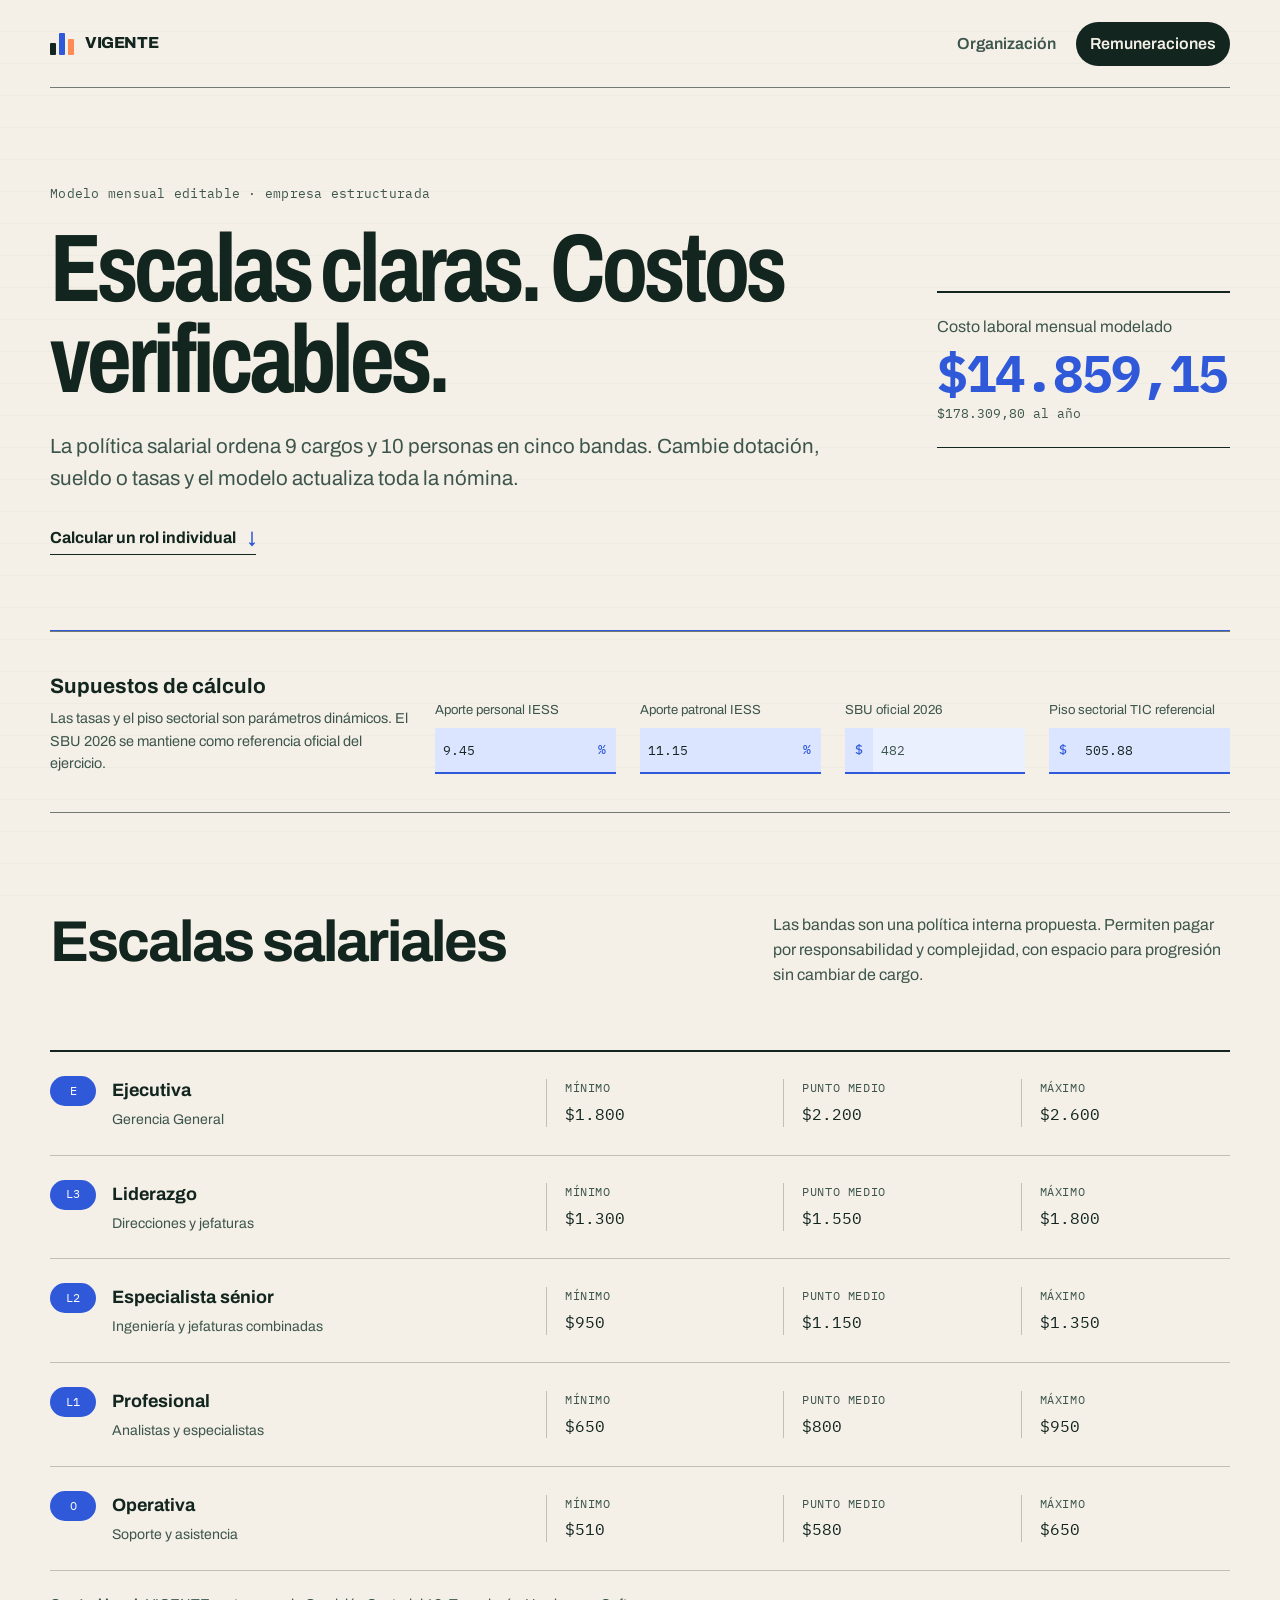
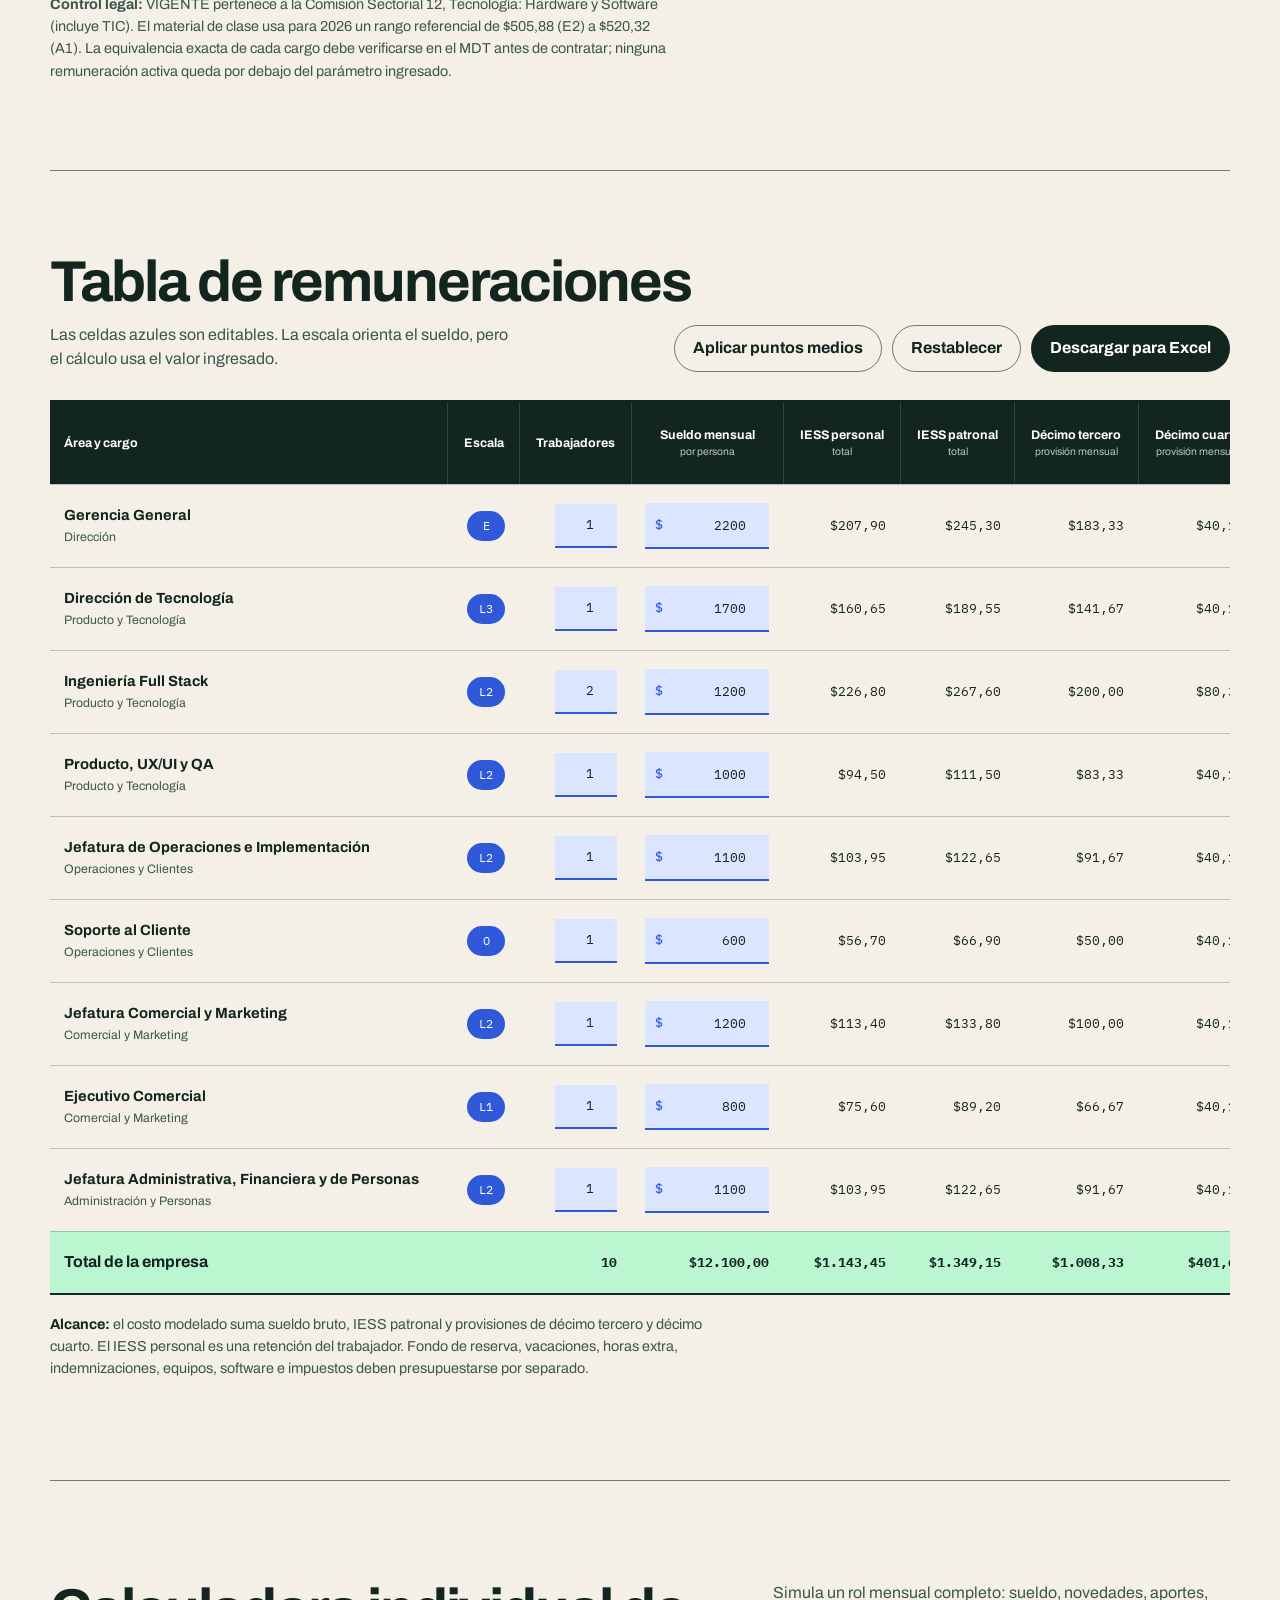
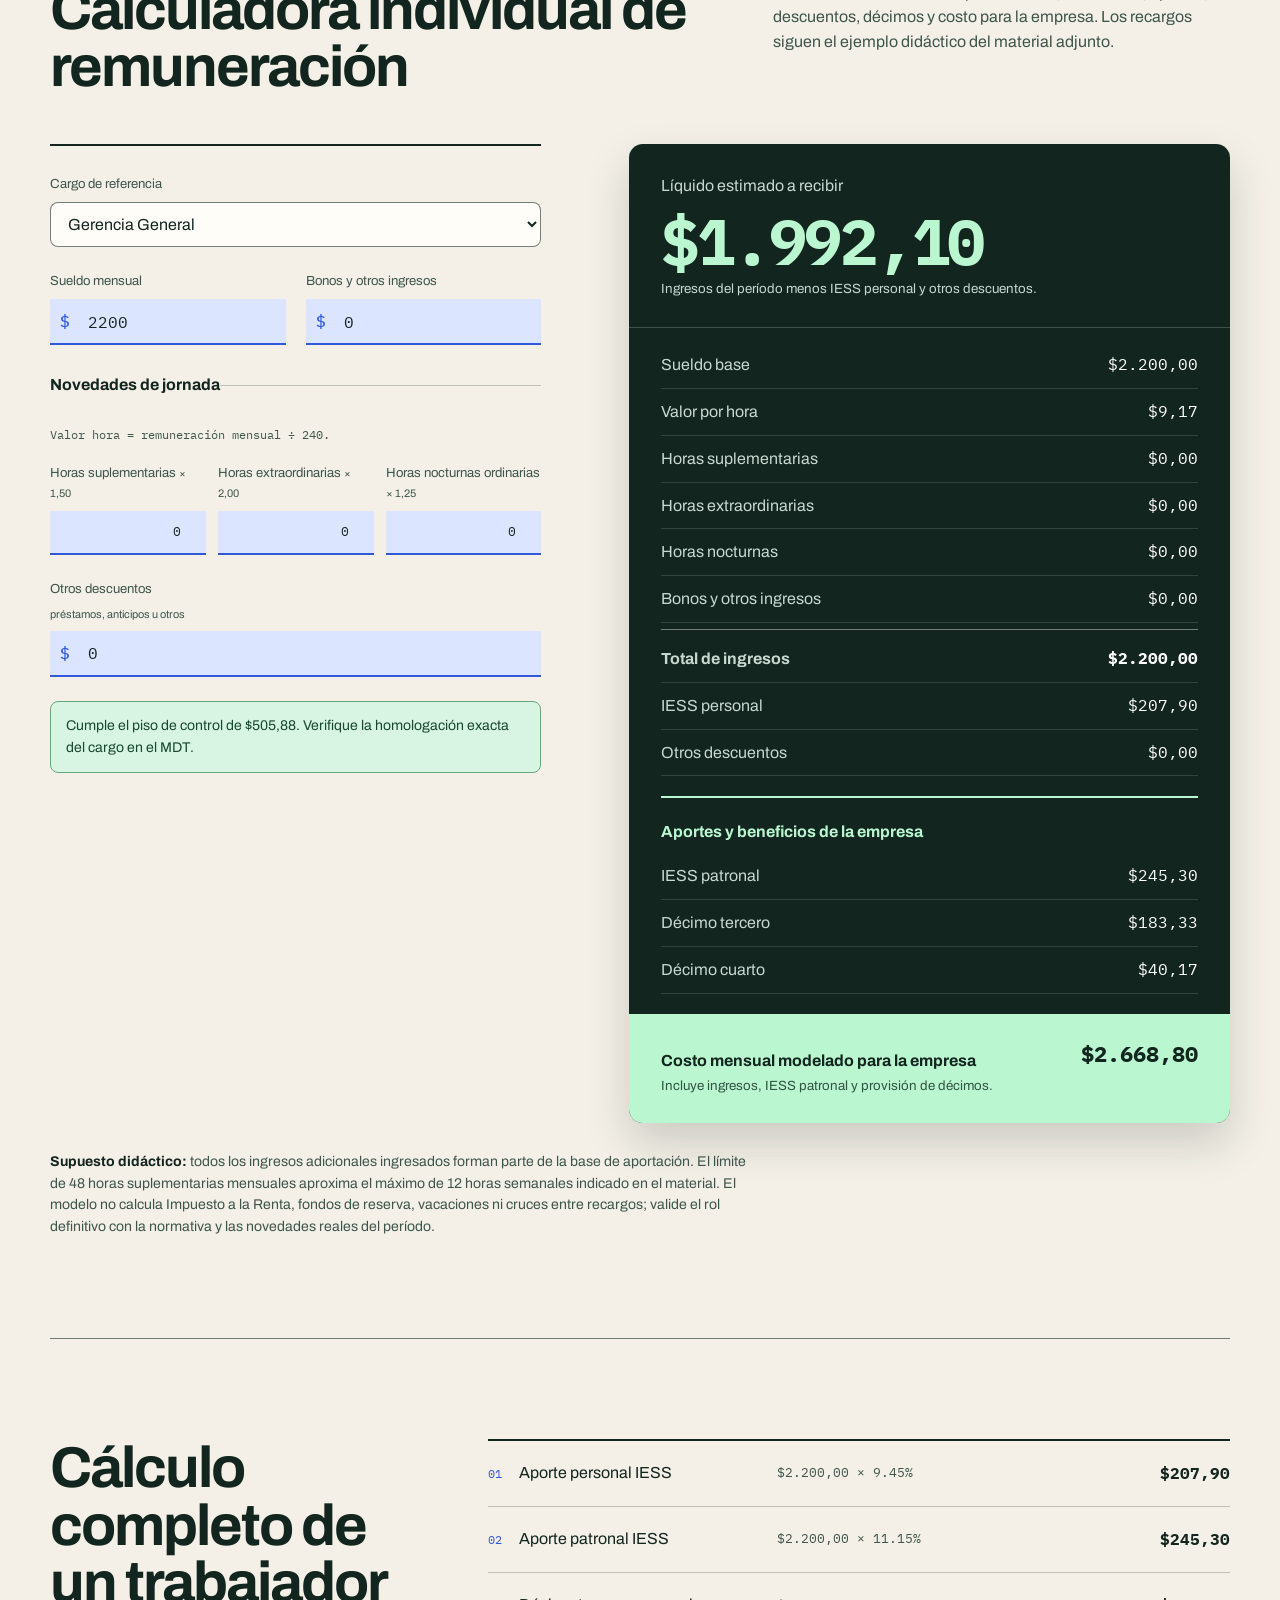
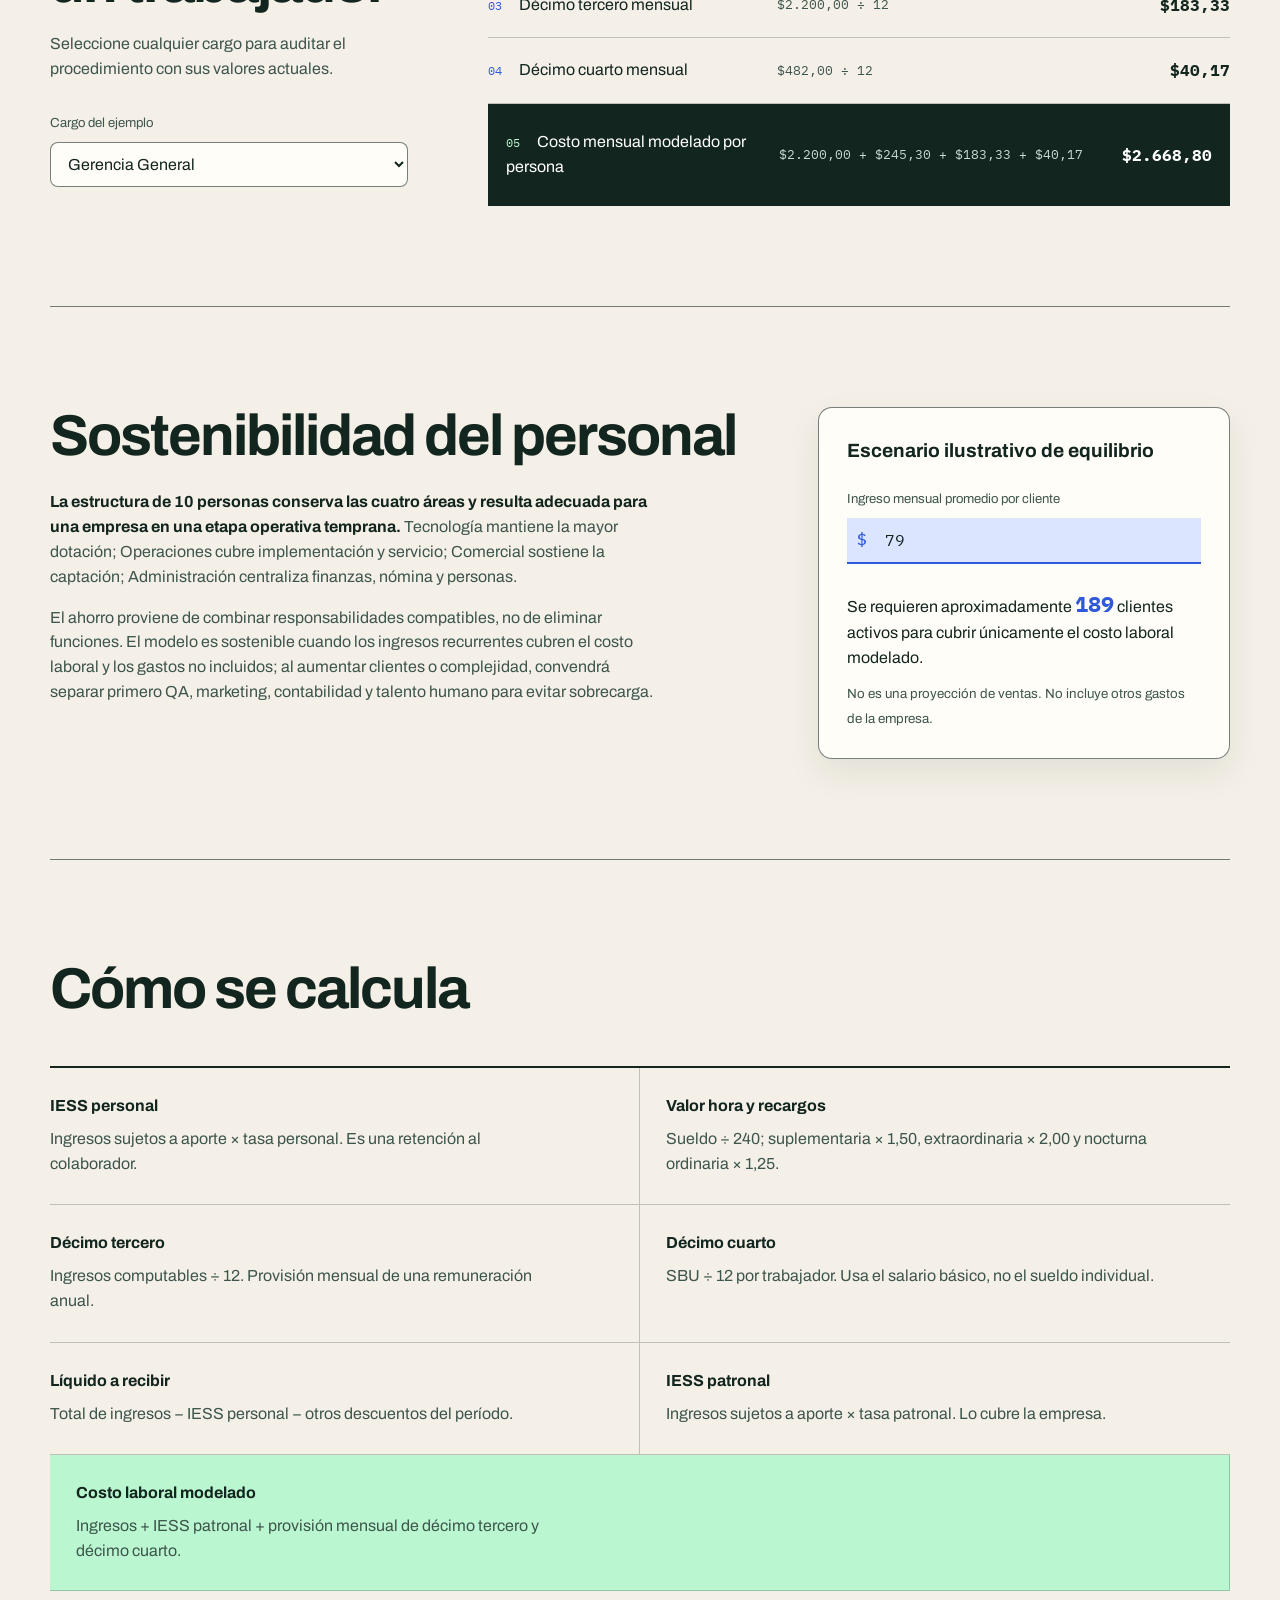
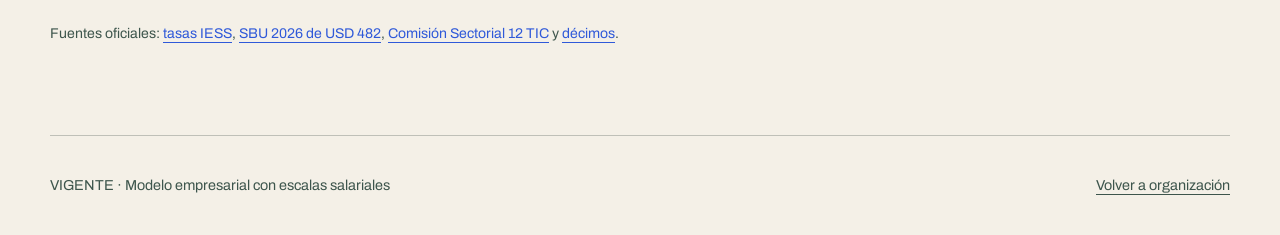
==== commit e920ea28: "Reducir estructura funcional a diez personas" ====
--- a/remuneraciones.html
+++ b/remuneraciones.html
@@ -20,7 +20,7 @@
 
   <main id="contenido">
     <section class="payroll-intro" aria-labelledby="titulo-principal">
-      <div><p class="context-line">Modelo mensual editable · empresa estructurada</p><h1 id="titulo-principal">Escalas claras. Costos verificables.</h1><p class="lead">La política salarial ordena 17 cargos en cinco bandas. Cambie dotación, sueldo o tasas y el modelo actualiza toda la nómina.</p><a class="text-link" href="#calculadora-individual">Calcular un rol individual <span aria-hidden="true">↓</span></a></div>
+      <div><p class="context-line">Modelo mensual editable · empresa estructurada</p><h1 id="titulo-principal">Escalas claras. Costos verificables.</h1><p class="lead">La política salarial ordena 9 cargos y 10 personas en cinco bandas. Cambie dotación, sueldo o tasas y el modelo actualiza toda la nómina.</p><a class="text-link" href="#calculadora-individual">Calcular un rol individual <span aria-hidden="true">↓</span></a></div>
       <aside class="total-display" aria-live="polite"><span>Costo laboral mensual modelado</span><strong id="grand-total">$0,00</strong><small id="annual-total">$0,00 al año</small></aside>
     </section>
 
@@ -37,7 +37,7 @@
       <div class="scale-list" aria-label="Cinco bandas salariales mensuales">
         <article data-scale="E"><div><span class="scale-code">E</span><h3>Ejecutiva</h3><p>Gerencia General</p></div><dl><div><dt>Mínimo</dt><dd>$1.800</dd></div><div><dt>Punto medio</dt><dd>$2.200</dd></div><div><dt>Máximo</dt><dd>$2.600</dd></div></dl></article>
         <article data-scale="L3"><div><span class="scale-code">L3</span><h3>Liderazgo</h3><p>Direcciones y jefaturas</p></div><dl><div><dt>Mínimo</dt><dd>$1.300</dd></div><div><dt>Punto medio</dt><dd>$1.550</dd></div><div><dt>Máximo</dt><dd>$1.800</dd></div></dl></article>
-        <article data-scale="L2"><div><span class="scale-code">L2</span><h3>Especialista sénior</h3><p>Ingeniería, DevOps y Producto</p></div><dl><div><dt>Mínimo</dt><dd>$950</dd></div><div><dt>Punto medio</dt><dd>$1.150</dd></div><div><dt>Máximo</dt><dd>$1.350</dd></div></dl></article>
+        <article data-scale="L2"><div><span class="scale-code">L2</span><h3>Especialista sénior</h3><p>Ingeniería y jefaturas combinadas</p></div><dl><div><dt>Mínimo</dt><dd>$950</dd></div><div><dt>Punto medio</dt><dd>$1.150</dd></div><div><dt>Máximo</dt><dd>$1.350</dd></div></dl></article>
         <article data-scale="L1"><div><span class="scale-code">L1</span><h3>Profesional</h3><p>Analistas y especialistas</p></div><dl><div><dt>Mínimo</dt><dd>$650</dd></div><div><dt>Punto medio</dt><dd>$800</dd></div><div><dt>Máximo</dt><dd>$950</dd></div></dl></article>
         <article data-scale="O"><div><span class="scale-code">O</span><h3>Operativa</h3><p>Soporte y asistencia</p></div><dl><div><dt>Mínimo</dt><dd>$510</dd></div><div><dt>Punto medio</dt><dd>$580</dd></div><div><dt>Máximo</dt><dd>$650</dd></div></dl></article>
       </div>
@@ -106,7 +106,7 @@
     </section>
 
     <section class="sustainability-section" aria-labelledby="titulo-sostenibilidad">
-      <div class="sustainability-analysis"><h2 id="titulo-sostenibilidad">Sostenibilidad del personal</h2><p><strong>La estructura es funcional para una empresa con clientes activos y operación continua.</strong> Tecnología representa la mayor inversión porque mantiene el producto; Operaciones sostiene implementación y servicio; Comercial alimenta el crecimiento; Administración controla recursos y personas.</p><p>La sostenibilidad depende de que los ingresos recurrentes cubran el costo laboral modelado y los gastos no incluidos. Si la empresa aún no alcanza ese nivel, puede incorporar vacantes por fases sin alterar la estructura objetivo.</p></div>
+      <div class="sustainability-analysis"><h2 id="titulo-sostenibilidad">Sostenibilidad del personal</h2><p><strong>La estructura de 10 personas conserva las cuatro áreas y resulta adecuada para una empresa en una etapa operativa temprana.</strong> Tecnología mantiene la mayor dotación; Operaciones cubre implementación y servicio; Comercial sostiene la captación; Administración centraliza finanzas, nómina y personas.</p><p>El ahorro proviene de combinar responsabilidades compatibles, no de eliminar funciones. El modelo es sostenible cuando los ingresos recurrentes cubren el costo laboral y los gastos no incluidos; al aumentar clientes o complejidad, convendrá separar primero QA, marketing, contabilidad y talento humano para evitar sobrecarga.</p></div>
       <div class="break-even"><h3>Escenario ilustrativo de equilibrio</h3><label for="revenue-per-client">Ingreso mensual promedio por cliente</label><span class="money-input wide"><b>$</b><input id="revenue-per-client" type="number" min="1" max="1000000" step="1" value="79" data-default="79" inputmode="decimal"></span><p>Se requieren aproximadamente <strong id="clients-needed">—</strong> clientes activos para cubrir únicamente el costo laboral modelado.</p><small>No es una proyección de ventas. No incluye otros gastos de la empresa.</small></div>
     </section>
 
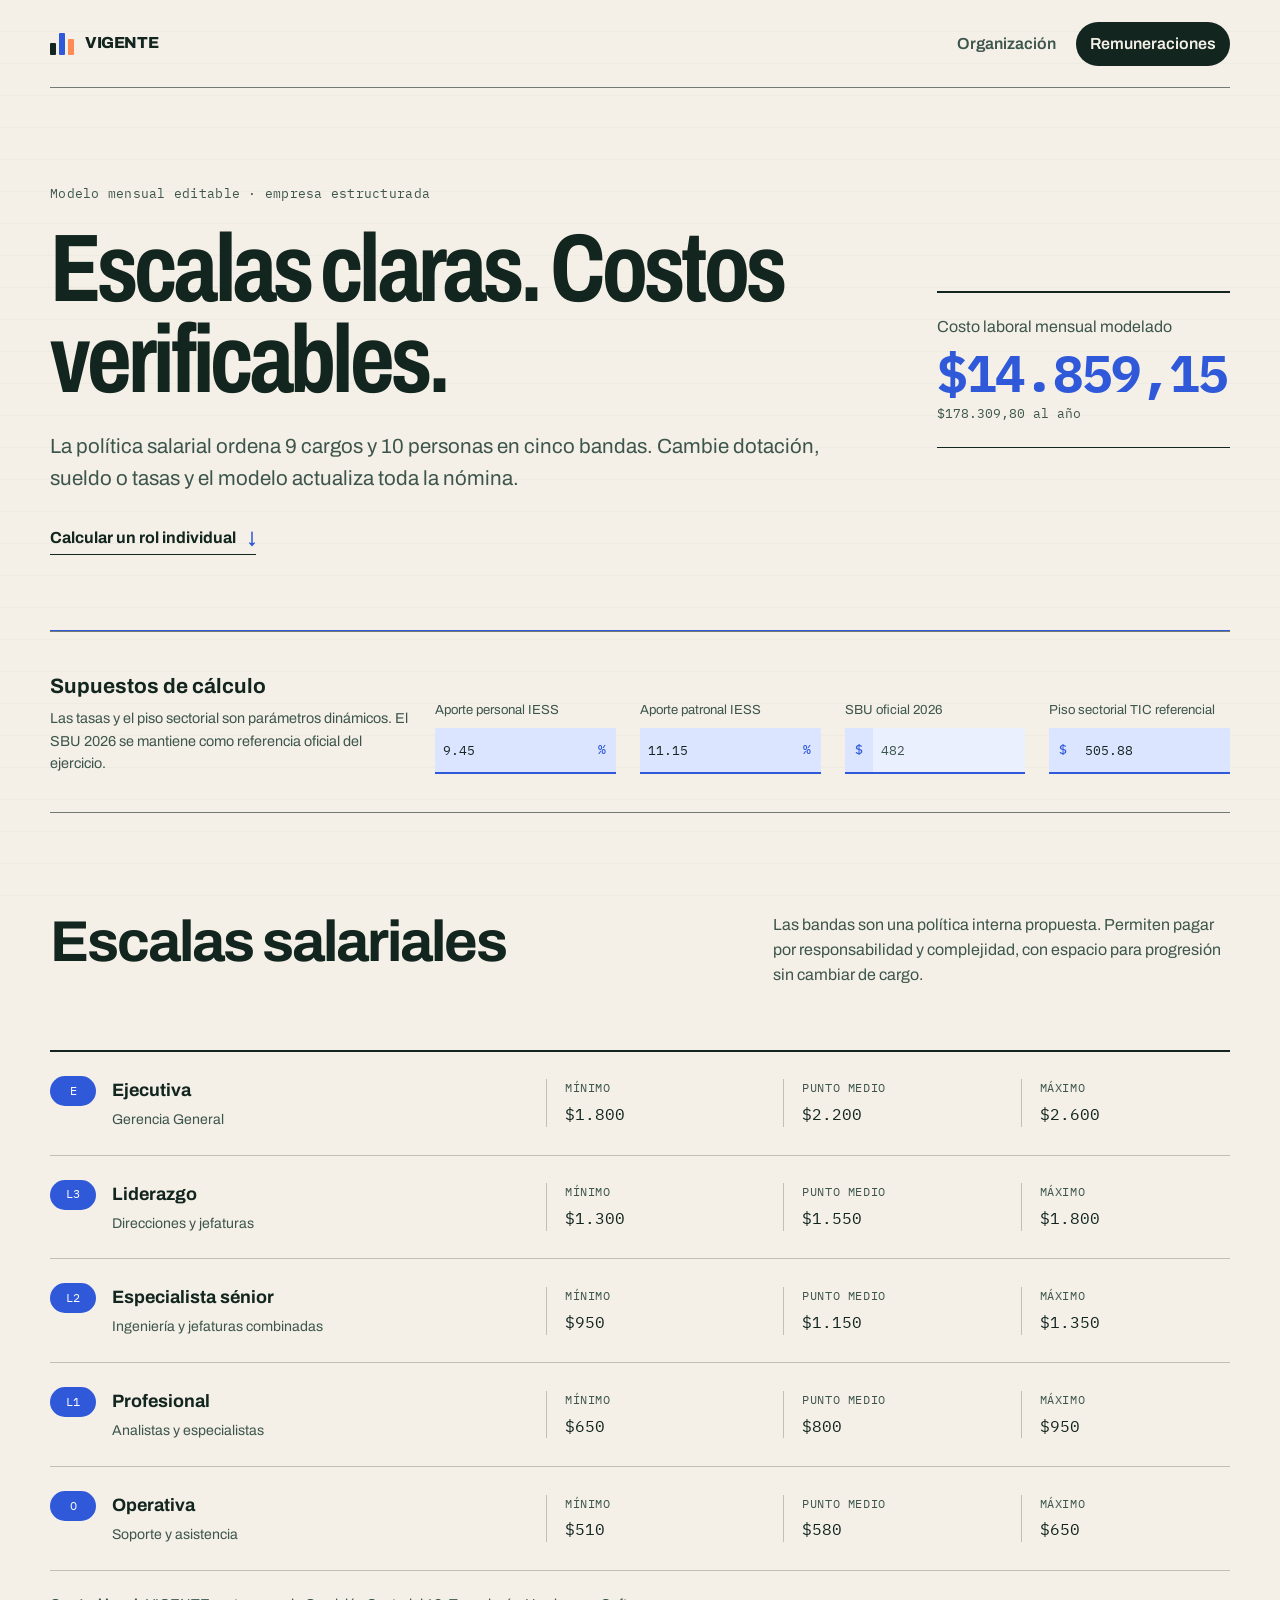
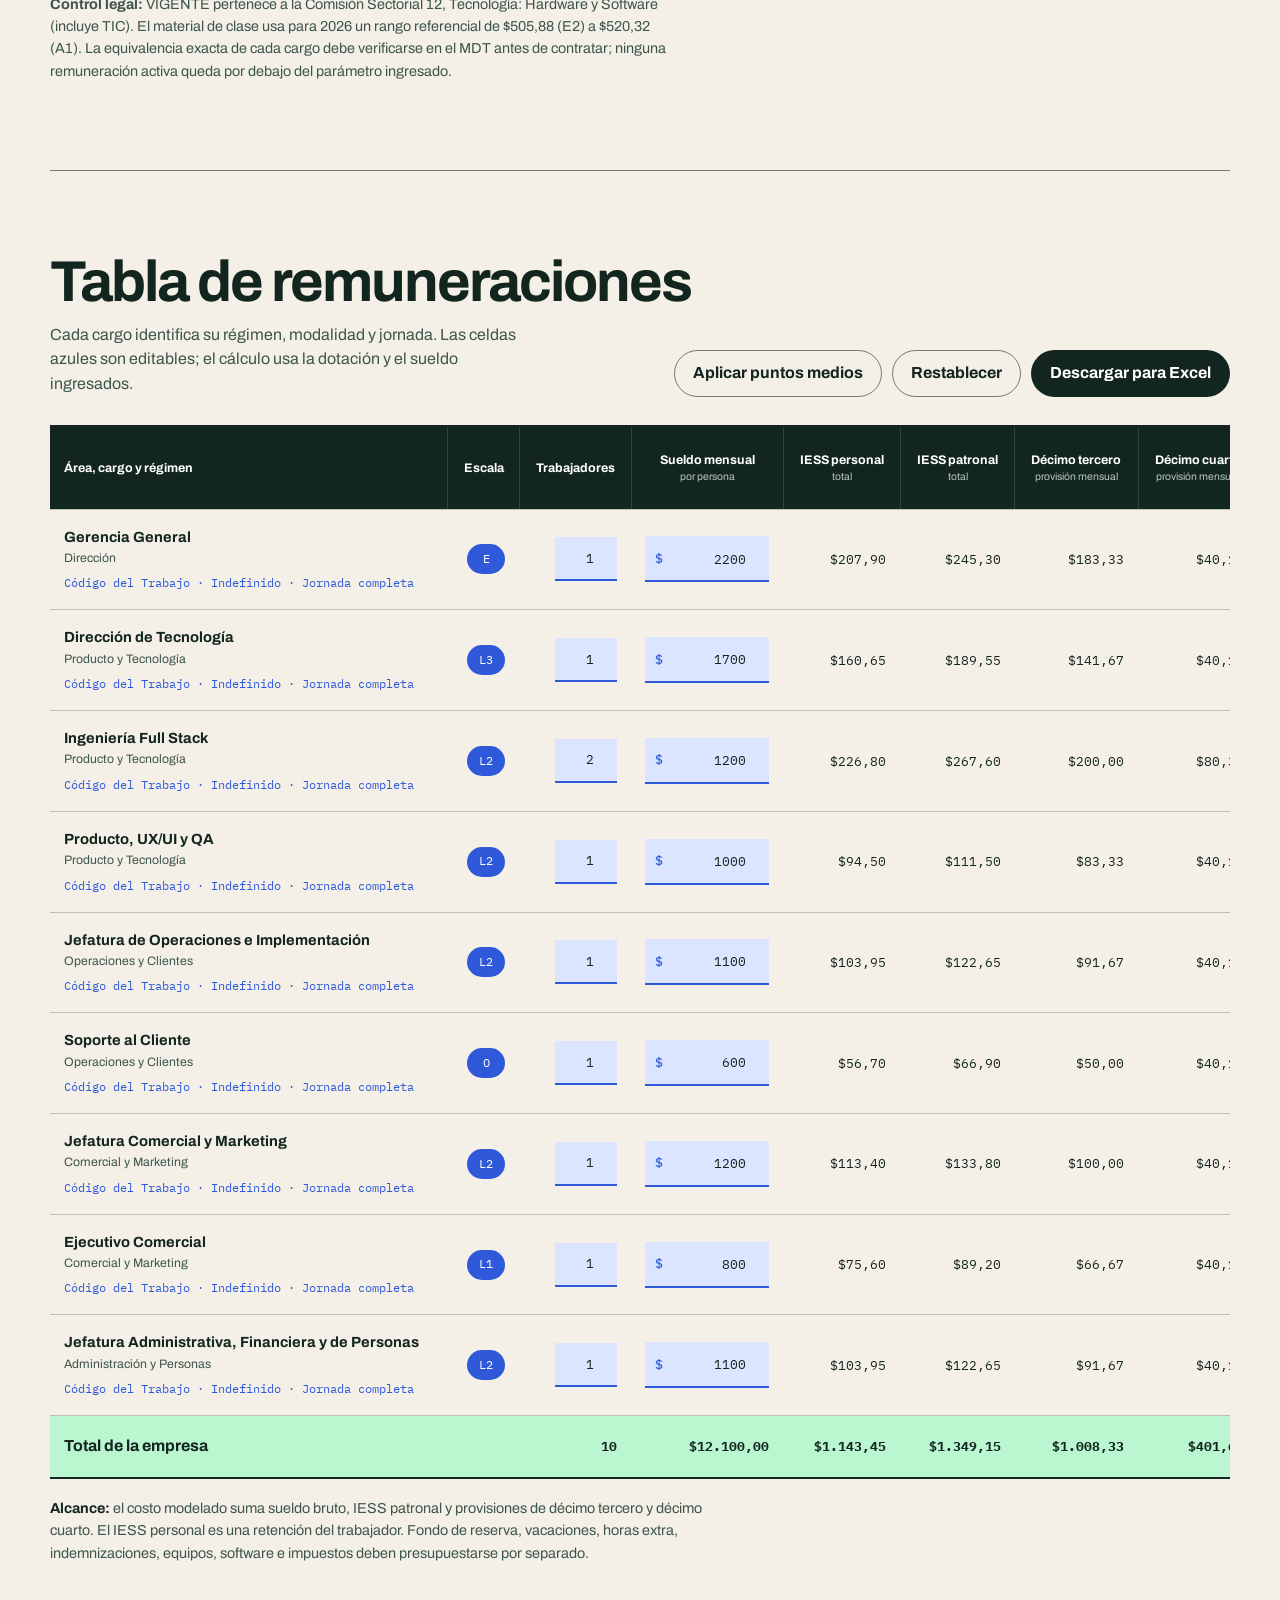
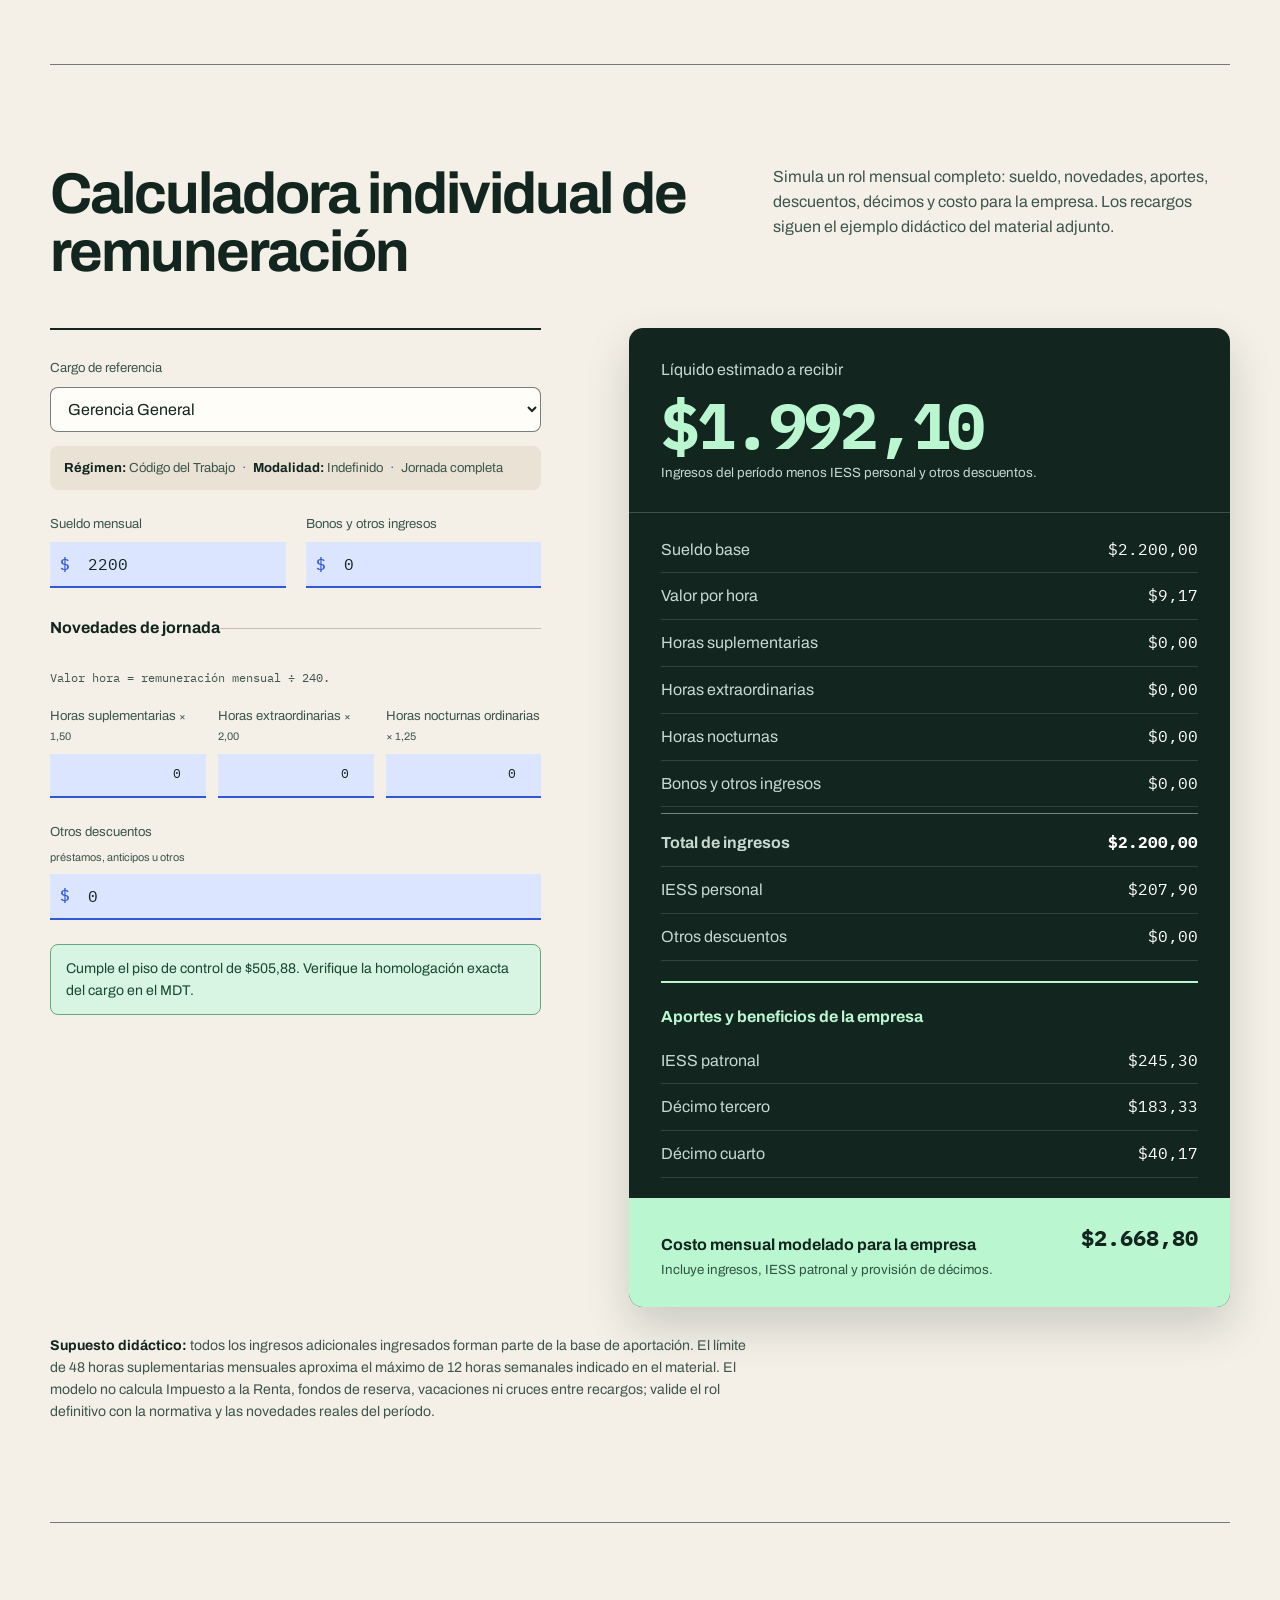
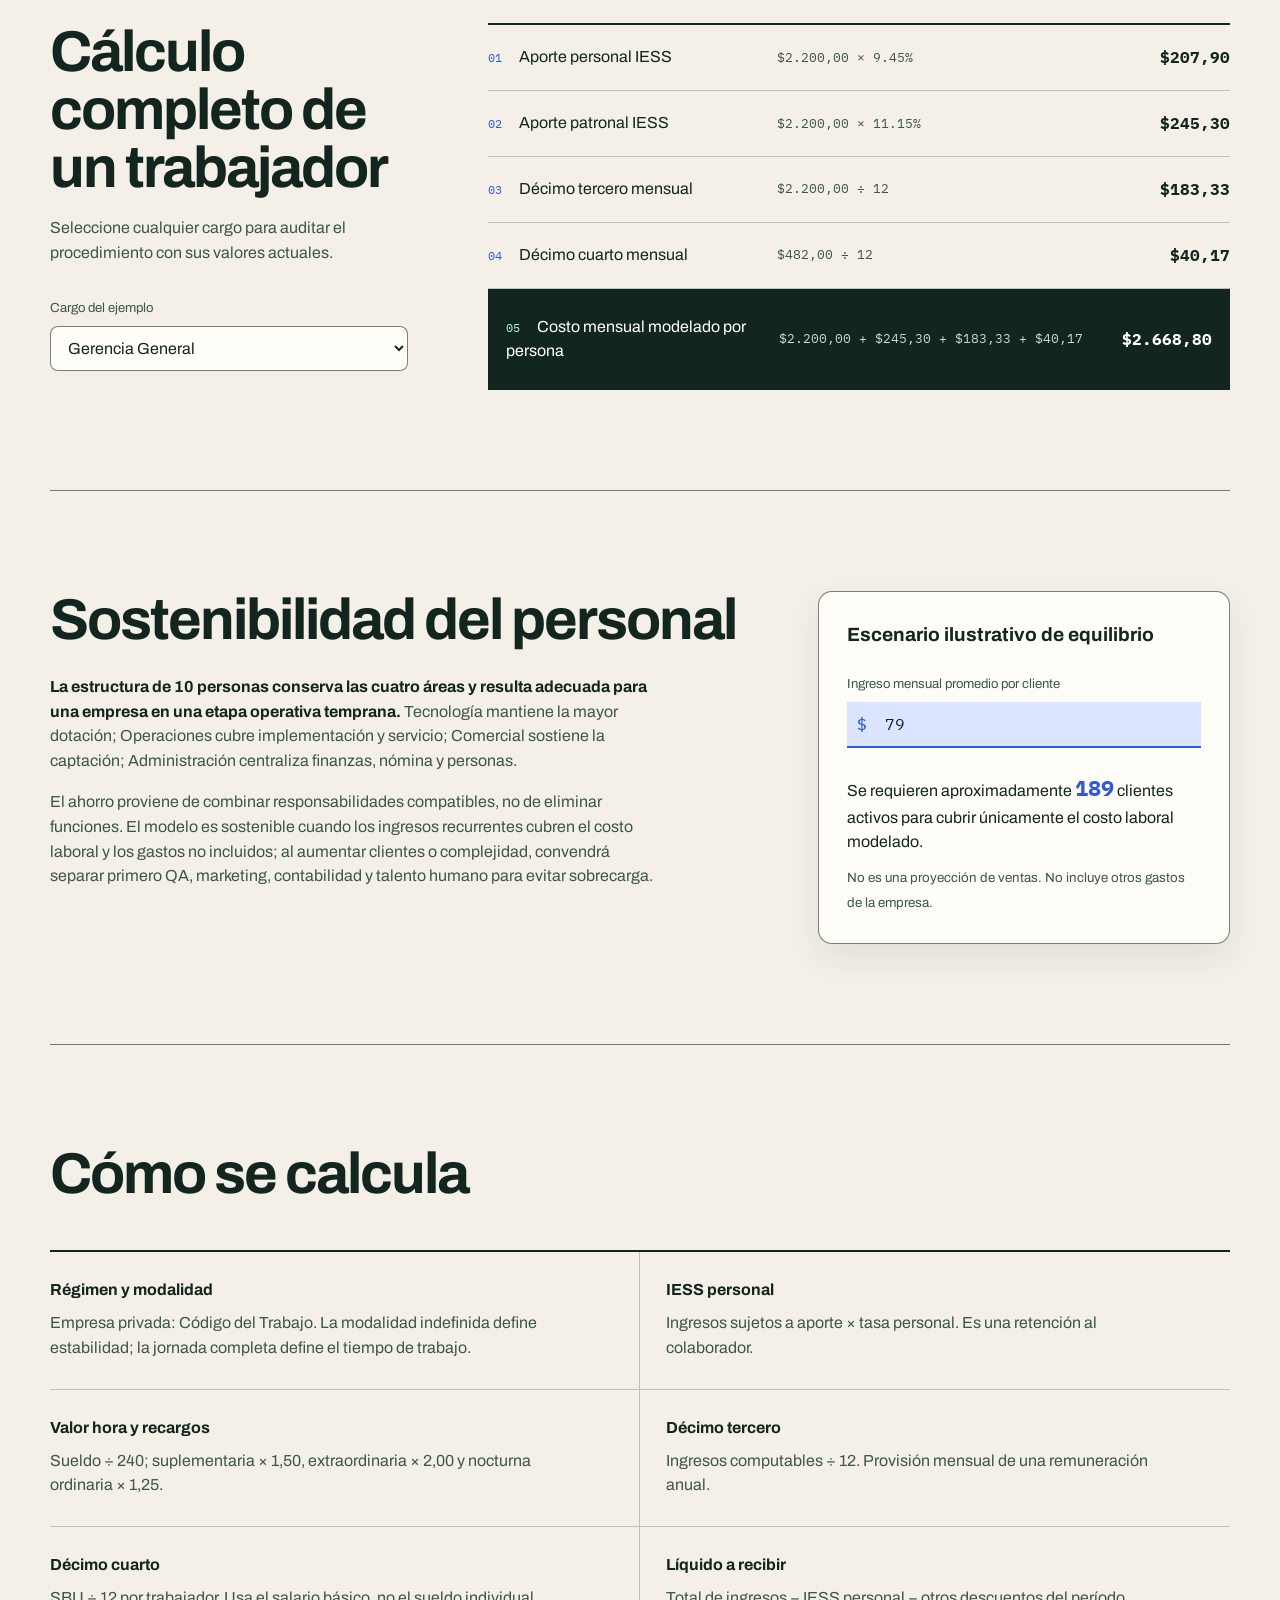
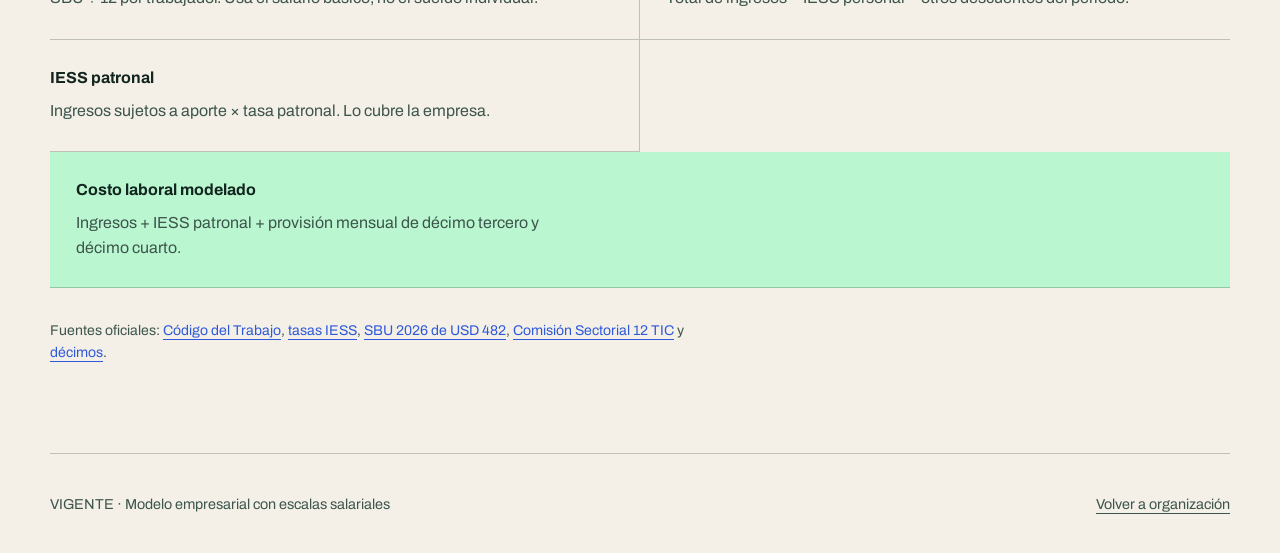
==== commit 35786dfd: "Añadir régimen laboral a todos los cargos" ====
--- a/remuneraciones.html
+++ b/remuneraciones.html
@@ -45,12 +45,12 @@
     </section>
 
     <section class="section-block payroll-section" aria-labelledby="titulo-tabla">
-      <div class="section-heading table-heading"><div><h2 id="titulo-tabla">Tabla de remuneraciones</h2><p>Las celdas azules son editables. La escala orienta el sueldo, pero el cálculo usa el valor ingresado.</p></div><div class="table-actions"><button class="button-secondary" id="apply-midpoints" type="button">Aplicar puntos medios</button><button class="button-secondary" id="reset-table" type="button">Restablecer</button><button class="button-primary" id="download-excel" type="button">Descargar para Excel</button></div></div>
+      <div class="section-heading table-heading"><div><h2 id="titulo-tabla">Tabla de remuneraciones</h2><p>Cada cargo identifica su régimen, modalidad y jornada. Las celdas azules son editables; el cálculo usa la dotación y el sueldo ingresados.</p></div><div class="table-actions"><button class="button-secondary" id="apply-midpoints" type="button">Aplicar puntos medios</button><button class="button-secondary" id="reset-table" type="button">Restablecer</button><button class="button-primary" id="download-excel" type="button">Descargar para Excel</button></div></div>
       <div id="validation-message" class="validation-message" role="alert" hidden>Hay valores vacíos o fuera de rango. Corrija las celdas marcadas para recuperar los totales.</div>
       <p class="mobile-scroll-hint">Deslice horizontalmente para consultar todas las columnas. La primera columna permanece visible.</p>
       <div class="table-wrap" tabindex="0" role="region" aria-label="Tabla editable de remuneraciones; desplácese horizontalmente en pantallas pequeñas">
         <table class="payroll-table">
-          <thead><tr><th scope="col">Área y cargo</th><th scope="col">Escala</th><th scope="col">Trabajadores</th><th scope="col">Sueldo mensual<br><small>por persona</small></th><th scope="col">IESS personal<br><small>total</small></th><th scope="col">IESS patronal<br><small>total</small></th><th scope="col">Décimo tercero<br><small>provisión mensual</small></th><th scope="col">Décimo cuarto<br><small>provisión mensual</small></th><th scope="col">Costo modelado<br><small>empresa</small></th></tr></thead>
+          <thead><tr><th scope="col">Área, cargo y régimen</th><th scope="col">Escala</th><th scope="col">Trabajadores</th><th scope="col">Sueldo mensual<br><small>por persona</small></th><th scope="col">IESS personal<br><small>total</small></th><th scope="col">IESS patronal<br><small>total</small></th><th scope="col">Décimo tercero<br><small>provisión mensual</small></th><th scope="col">Décimo cuarto<br><small>provisión mensual</small></th><th scope="col">Costo modelado<br><small>empresa</small></th></tr></thead>
           <tbody id="payroll-body"></tbody>
           <tfoot><tr><th scope="row" colspan="2">Total de la empresa</th><td id="total-workers">—</td><td id="total-salary">—</td><td id="total-personal">—</td><td id="total-employer">—</td><td id="total-thirteenth">—</td><td id="total-fourteenth">—</td><td id="total-cost">—</td></tr></tfoot>
         </table>
@@ -63,6 +63,7 @@
       <div class="calculator-grid">
         <form class="calculator-form" id="individual-calculator" novalidate>
           <div class="calculator-field calculator-field-wide"><label for="individual-role">Cargo de referencia</label><select id="individual-role"></select></div>
+          <p class="individual-regime calculator-field-wide" id="individual-regime" aria-live="polite"></p>
           <div class="calculator-field"><label for="individual-salary">Sueldo mensual</label><span class="money-input wide"><b>$</b><input id="individual-salary" type="number" min="1" max="100000" step="0.01" value="2200" data-default="2200" inputmode="decimal"></span></div>
           <div class="calculator-field"><label for="individual-bonus">Bonos y otros ingresos</label><span class="money-input wide"><b>$</b><input id="individual-bonus" type="number" min="0" max="100000" step="0.01" value="0" data-default="0" inputmode="decimal"></span></div>
           <fieldset class="hours-fieldset calculator-field-wide"><legend>Novedades de jornada</legend><p>Valor hora = remuneración mensual ÷ 240.</p><div class="hours-grid">
@@ -110,7 +111,7 @@
       <div class="break-even"><h3>Escenario ilustrativo de equilibrio</h3><label for="revenue-per-client">Ingreso mensual promedio por cliente</label><span class="money-input wide"><b>$</b><input id="revenue-per-client" type="number" min="1" max="1000000" step="1" value="79" data-default="79" inputmode="decimal"></span><p>Se requieren aproximadamente <strong id="clients-needed">—</strong> clientes activos para cubrir únicamente el costo laboral modelado.</p><small>No es una proyección de ventas. No incluye otros gastos de la empresa.</small></div>
     </section>
 
-    <section class="method-section" aria-labelledby="titulo-metodo"><h2 id="titulo-metodo">Cómo se calcula</h2><div class="method-grid"><div><h3>IESS personal</h3><p>Ingresos sujetos a aporte × tasa personal. Es una retención al colaborador.</p></div><div><h3>Valor hora y recargos</h3><p>Sueldo ÷ 240; suplementaria × 1,50, extraordinaria × 2,00 y nocturna ordinaria × 1,25.</p></div><div><h3>Décimo tercero</h3><p>Ingresos computables ÷ 12. Provisión mensual de una remuneración anual.</p></div><div><h3>Décimo cuarto</h3><p>SBU ÷ 12 por trabajador. Usa el salario básico, no el sueldo individual.</p></div><div><h3>Líquido a recibir</h3><p>Total de ingresos − IESS personal − otros descuentos del período.</p></div><div><h3>IESS patronal</h3><p>Ingresos sujetos a aporte × tasa patronal. Lo cubre la empresa.</p></div><div class="method-total"><h3>Costo laboral modelado</h3><p>Ingresos + IESS patronal + provisión mensual de décimo tercero y décimo cuarto.</p></div></div><p class="sources">Fuentes oficiales: <a href="https://www.iess.gob.ec/es/web/guest/preguntas-frecuentes-afiliacion" target="_blank" rel="noreferrer">tasas IESS</a>, <a href="https://www.trabajo.gob.ec/wp-content/uploads/downloads/2026/01/ACUERDO-MINISTERIAL-MDT-2025-195.pdf" target="_blank" rel="noreferrer">SBU 2026 de USD 482</a>, <a href="https://www.trabajo.gob.ec/wp-content/uploads/downloads/2024/12/Anexo-1-Salarios-Minimos-Sectoriales-y-Tarifas-2025-2-1-1.pdf" target="_blank" rel="noreferrer">Comisión Sectorial 12 TIC</a> y <a href="https://www.trabajo.gob.ec/29-cual-es-el-plazo-y-como-se-debe-realizar-la-solicitud-para-la-acumulacion-del-pago-de-la-decima-tercera-y-decima-cuarta-remuneracion/" target="_blank" rel="noreferrer">décimos</a>.</p></section>
+    <section class="method-section" aria-labelledby="titulo-metodo"><h2 id="titulo-metodo">Cómo se calcula</h2><div class="method-grid"><div><h3>Régimen y modalidad</h3><p>Empresa privada: Código del Trabajo. La modalidad indefinida define estabilidad; la jornada completa define el tiempo de trabajo.</p></div><div><h3>IESS personal</h3><p>Ingresos sujetos a aporte × tasa personal. Es una retención al colaborador.</p></div><div><h3>Valor hora y recargos</h3><p>Sueldo ÷ 240; suplementaria × 1,50, extraordinaria × 2,00 y nocturna ordinaria × 1,25.</p></div><div><h3>Décimo tercero</h3><p>Ingresos computables ÷ 12. Provisión mensual de una remuneración anual.</p></div><div><h3>Décimo cuarto</h3><p>SBU ÷ 12 por trabajador. Usa el salario básico, no el sueldo individual.</p></div><div><h3>Líquido a recibir</h3><p>Total de ingresos − IESS personal − otros descuentos del período.</p></div><div><h3>IESS patronal</h3><p>Ingresos sujetos a aporte × tasa patronal. Lo cubre la empresa.</p></div><div class="method-total"><h3>Costo laboral modelado</h3><p>Ingresos + IESS patronal + provisión mensual de décimo tercero y décimo cuarto.</p></div></div><p class="sources">Fuentes oficiales: <a href="https://www.trabajo.gob.ec/wp-content/uploads/2024/01/CODIGO_DEL_TRABAJO-CT.pdf" target="_blank" rel="noreferrer">Código del Trabajo</a>, <a href="https://www.iess.gob.ec/es/web/guest/preguntas-frecuentes-afiliacion" target="_blank" rel="noreferrer">tasas IESS</a>, <a href="https://www.trabajo.gob.ec/wp-content/uploads/downloads/2026/01/ACUERDO-MINISTERIAL-MDT-2025-195.pdf" target="_blank" rel="noreferrer">SBU 2026 de USD 482</a>, <a href="https://www.trabajo.gob.ec/wp-content/uploads/downloads/2024/12/Anexo-1-Salarios-Minimos-Sectoriales-y-Tarifas-2025-2-1-1.pdf" target="_blank" rel="noreferrer">Comisión Sectorial 12 TIC</a> y <a href="https://www.trabajo.gob.ec/29-cual-es-el-plazo-y-como-se-debe-realizar-la-solicitud-para-la-acumulacion-del-pago-de-la-decima-tercera-y-decima-cuarta-remuneracion/" target="_blank" rel="noreferrer">décimos</a>.</p></section>
   </main>
   <footer class="site-footer"><span>VIGENTE · Modelo empresarial con escalas salariales</span><a href="index.html">Volver a organización</a></footer>
 </body>
--- a/styles.css
+++ b/styles.css
@@ -116,7 +116,7 @@
 
 .section-block { padding: 100px 0; border-bottom: 1px solid var(--line-strong); }
 .section-heading { display: grid; grid-template-columns: minmax(0, 1fr) minmax(280px, .7fr); gap: 70px; align-items: start; margin-bottom: 62px; }
-.section-heading h2, .calculation-section h2, .sustainability-section h2, .method-section h2, .decision-strip h2, .individual-calculator h2 { font-size: clamp(2.2rem, 4.5vw, 4rem); line-height: 1; letter-spacing: -.035em; margin-bottom: 0; }
+.section-heading h2, .calculation-section h2, .sustainability-section h2, .method-section h2, .decision-strip h2, .individual-calculator h2, .regime-strip h2 { font-size: clamp(2.2rem, 4.5vw, 4rem); line-height: 1; letter-spacing: -.035em; margin-bottom: 0; }
 .section-heading p { max-width: 52ch; color: var(--ink-soft); margin-bottom: 0; }
 
 .org-chart { width: min(980px, 100%); margin: 0 auto; }
@@ -156,16 +156,20 @@
 .compact-heading { margin-bottom: 36px; }
 .role-list { border-top: 2px solid var(--ink); }
 .role-table-wrap { overflow-x: auto; border-top: 2px solid var(--ink); border-bottom: 2px solid var(--ink); }
-.role-matrix { width: 100%; min-width: 1120px; border-collapse: collapse; }
+.role-matrix { width: 100%; min-width: 1380px; border-collapse: collapse; }
 .role-matrix th, .role-matrix td { padding: 16px 14px; text-align: left; border-bottom: 1px solid var(--line); vertical-align: top; }
 .role-matrix thead th { background: var(--ink); color: #fff; font-size: .78rem; text-align: center; border-right: 1px solid rgba(255,255,255,.14); }
-.role-matrix thead th:nth-child(1), .role-matrix thead th:nth-child(2), .role-matrix thead th:nth-child(4), .role-matrix thead th:nth-child(5) { text-align: left; }
+.role-matrix thead th:nth-child(1), .role-matrix thead th:nth-child(2), .role-matrix thead th:nth-child(4), .role-matrix thead th:nth-child(5), .role-matrix thead th:nth-child(6) { text-align: left; }
 .role-matrix tbody th { min-width: 210px; line-height: 1.3; }
 .role-matrix tbody td { color: var(--ink-soft); font-size: .9rem; }
 .role-matrix tbody td:nth-child(1) { width: 170px; }
-.role-matrix tbody td:nth-child(3), .role-matrix tbody td:nth-child(6) { text-align: center; font-family: var(--data); color: var(--blue); }
+.role-matrix tbody td:nth-child(3), .role-matrix tbody td:nth-child(7) { text-align: center; font-family: var(--data); color: var(--blue); }
 .role-matrix tbody td:nth-child(4) { width: 190px; }
-.role-matrix tbody td:nth-child(5) { min-width: 310px; }
+.role-matrix tbody td:nth-child(5) { min-width: 230px; }
+.role-matrix tbody td:nth-child(6) { min-width: 310px; }
+.regime-cell strong, .regime-cell small { display: block; }
+.regime-cell strong { color: var(--ink); font-size: .86rem; }
+.regime-cell small { margin-top: 6px; color: var(--ink-soft); font-family: var(--data); font-size: .76rem; }
 .role-matrix tfoot th, .role-matrix tfoot td { background: var(--mint); border-bottom: 0; font-weight: 700; color: var(--ink); }
 .role-row { display: grid; grid-template-columns: 54px minmax(220px, .8fr) minmax(0, 1.7fr); gap: 28px; padding: 30px 0 34px; border-bottom: 1px solid var(--line); }
 .role-index { font-family: var(--data); color: var(--blue); font-size: .78rem; padding-top: 3px; }
@@ -175,6 +179,16 @@
 .role-row dl div { min-width: 0; }
 .role-row dt { color: var(--ink-soft); font-family: var(--data); font-size: .68rem; text-transform: uppercase; letter-spacing: .05em; margin-bottom: 7px; }
 .role-row dd { margin: 0; line-height: 1.45; }
+
+.regime-strip { display: grid; grid-template-columns: minmax(0, 1.35fr) minmax(320px, .65fr); gap: clamp(46px, 7vw, 92px); padding: 82px 0; border-bottom: 1px solid var(--line-strong); }
+.regime-strip h2 { margin-bottom: 24px; }
+.regime-strip p { max-width: 72ch; color: var(--ink-soft); }
+.regime-strip p strong { color: var(--ink); }
+.regime-strip .regime-caveat { margin-top: 18px; font-size: .86rem; }
+.regime-strip dl { margin: 8px 0 0; border-top: 2px solid var(--ink); }
+.regime-strip dl div { padding: 18px 0; border-bottom: 1px solid var(--line); }
+.regime-strip dt { color: var(--ink-soft); font-family: var(--data); font-size: .76rem; letter-spacing: .04em; text-transform: uppercase; }
+.regime-strip dd { margin: 7px 0 0; font-weight: 700; }
 
 .decision-strip { margin: 90px 0; padding: clamp(34px, 5vw, 58px); display: grid; grid-template-columns: minmax(0, 1.6fr) auto; gap: 54px; align-items: end; background: var(--blue); color: #fff; border-radius: var(--radius); box-shadow: 0 18px 42px rgba(47, 89, 217, .22); }
 .decision-strip h2 { max-width: 700px; margin-bottom: 22px; }
@@ -233,6 +247,7 @@
 .payroll-table tbody th { text-align: left; font-size: .92rem; line-height: 1.25; }
 .payroll-table tbody th span, .payroll-table tbody th small { display: block; }
 .payroll-table tbody th small { color: var(--ink-soft); margin-top: 5px; font-weight: 400; }
+.payroll-table tbody th .employment-meta { margin-top: 8px; color: var(--blue); font-family: var(--data); font-size: .76rem; line-height: 1.4; }
 .payroll-table td { font-family: var(--data); font-size: .84rem; }
 .payroll-table tbody tr:hover { background: rgba(255,255,255,.38); }
 .payroll-table input { border: 0; background: transparent; font-family: var(--data); color: var(--ink); text-align: right; }
@@ -252,6 +267,9 @@
 .calculator-form { display: grid; grid-template-columns: repeat(2, minmax(0, 1fr)); gap: 24px 20px; padding-top: 28px; border-top: 2px solid var(--ink); }
 .calculator-field { display: grid; gap: 8px; min-width: 0; }
 .calculator-field-wide { grid-column: 1 / -1; }
+.individual-regime { margin: -10px 0 0; padding: 12px 14px; color: var(--ink-soft); background: var(--paper-deep); border-radius: 8px; font-size: .82rem; }
+.individual-regime strong { color: var(--ink); }
+.individual-regime span { padding: 0 4px; color: var(--blue); }
 .calculator-field > label, .hours-grid label { display: grid; gap: 7px; color: var(--ink-soft); font-size: .82rem; }
 .calculator-field label small, .hours-grid small { color: var(--ink-soft); font-weight: 400; }
 .hours-fieldset { margin: 4px 0 0; padding: 24px 0 0; border: 0; border-top: 1px solid var(--line); }
@@ -323,7 +341,7 @@
 @media (max-width: 980px) {
   :root { --page: min(100% - 32px, 760px); }
   .hero, .payroll-intro { grid-template-columns: 1fr; gap: 54px; min-height: auto; padding: 84px 0 64px; }
-  .section-heading, .table-heading, .calculation-section, .sustainability-section { grid-template-columns: 1fr; gap: 34px; }
+  .section-heading, .table-heading, .calculation-section, .sustainability-section, .regime-strip { grid-template-columns: 1fr; gap: 34px; }
   .section-heading { margin-bottom: 44px; }
   .org-directors { gap: 28px; }
   .department-grid { grid-template-columns: 1fr 1fr; gap: 28px; }
@@ -356,7 +374,7 @@
   h1 { font-size: clamp(2.75rem, 12vw, 4.2rem); overflow-wrap: anywhere; }
   .lead { max-width: 100%; }
   .hero, .payroll-intro { padding-top: 64px; }
-  .section-block, .calculation-section, .sustainability-section, .method-section { padding-top: 72px; padding-bottom: 72px; }
+  .section-block, .calculation-section, .sustainability-section, .method-section, .regime-strip { padding-top: 72px; padding-bottom: 72px; }
   .org-branches { display: none; }
   .org-spine-short { height: 30px; }
   .department-grid { grid-template-columns: 1fr; }
